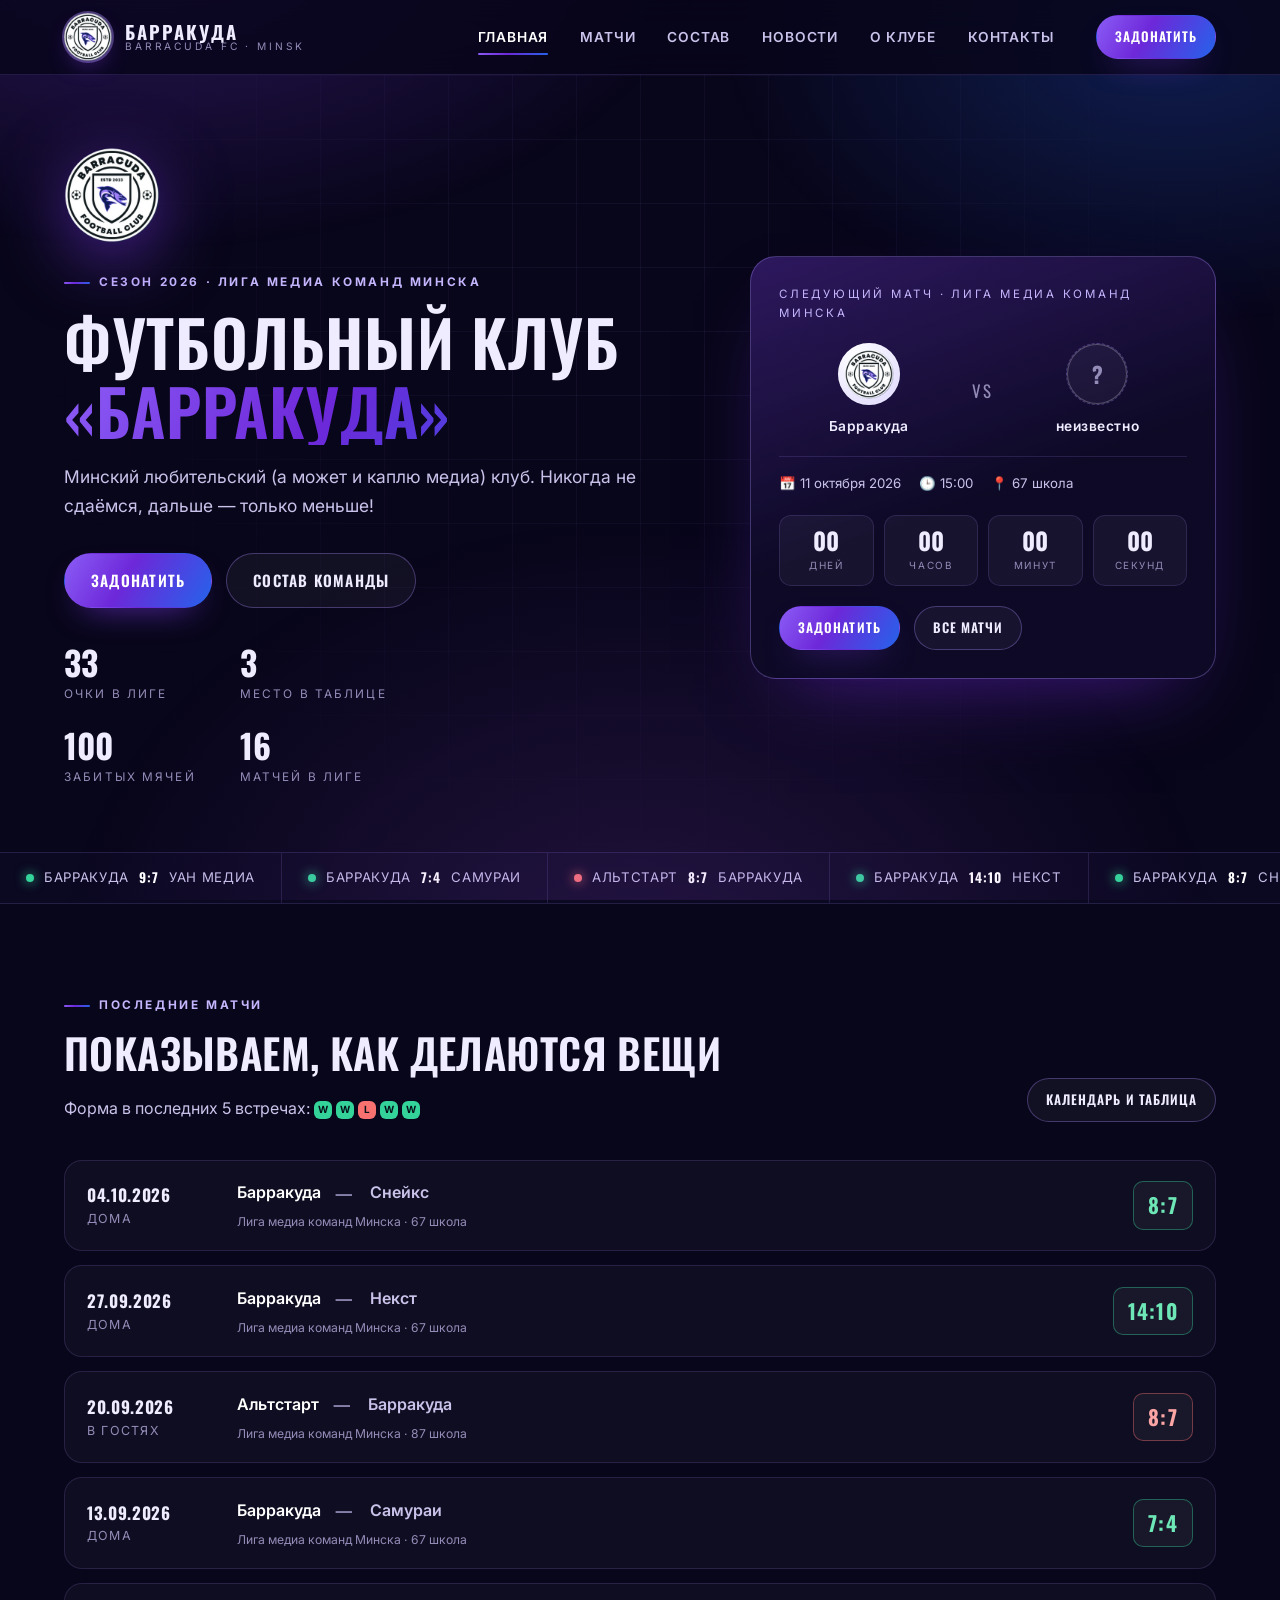
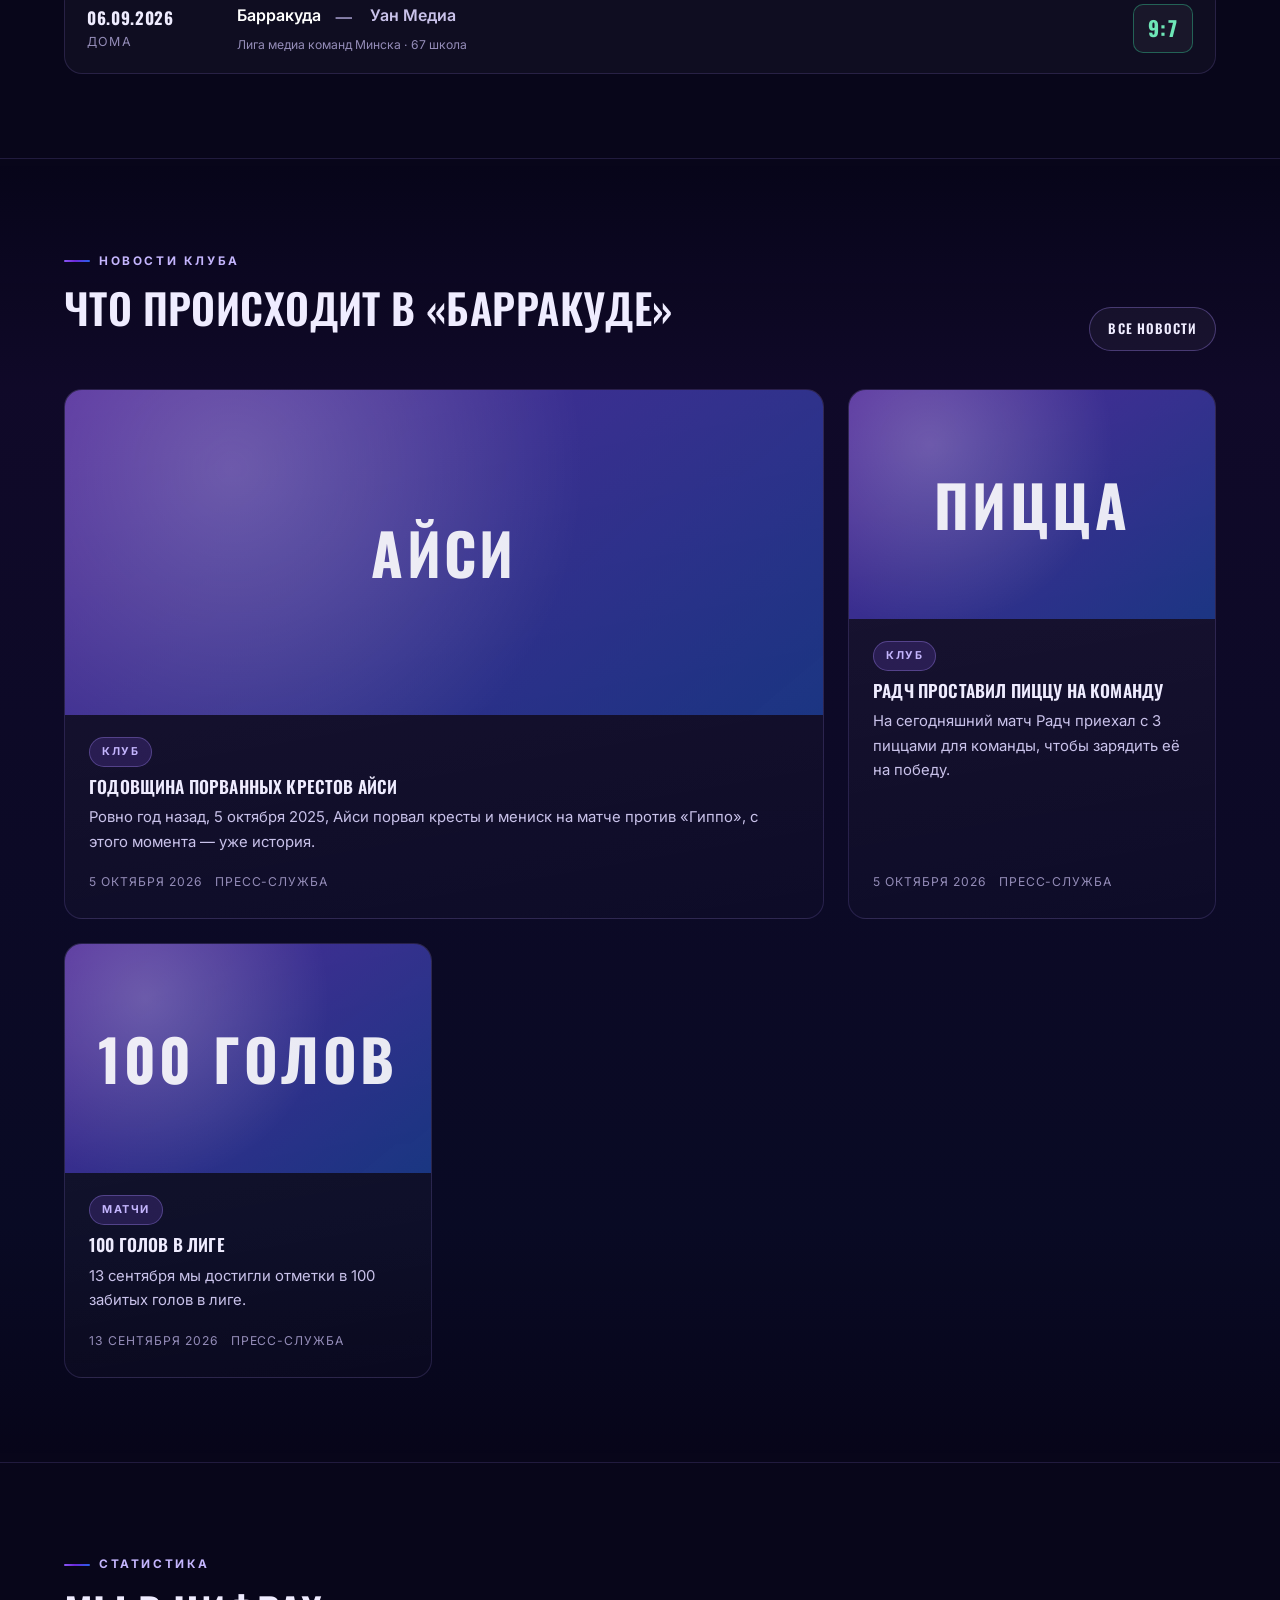
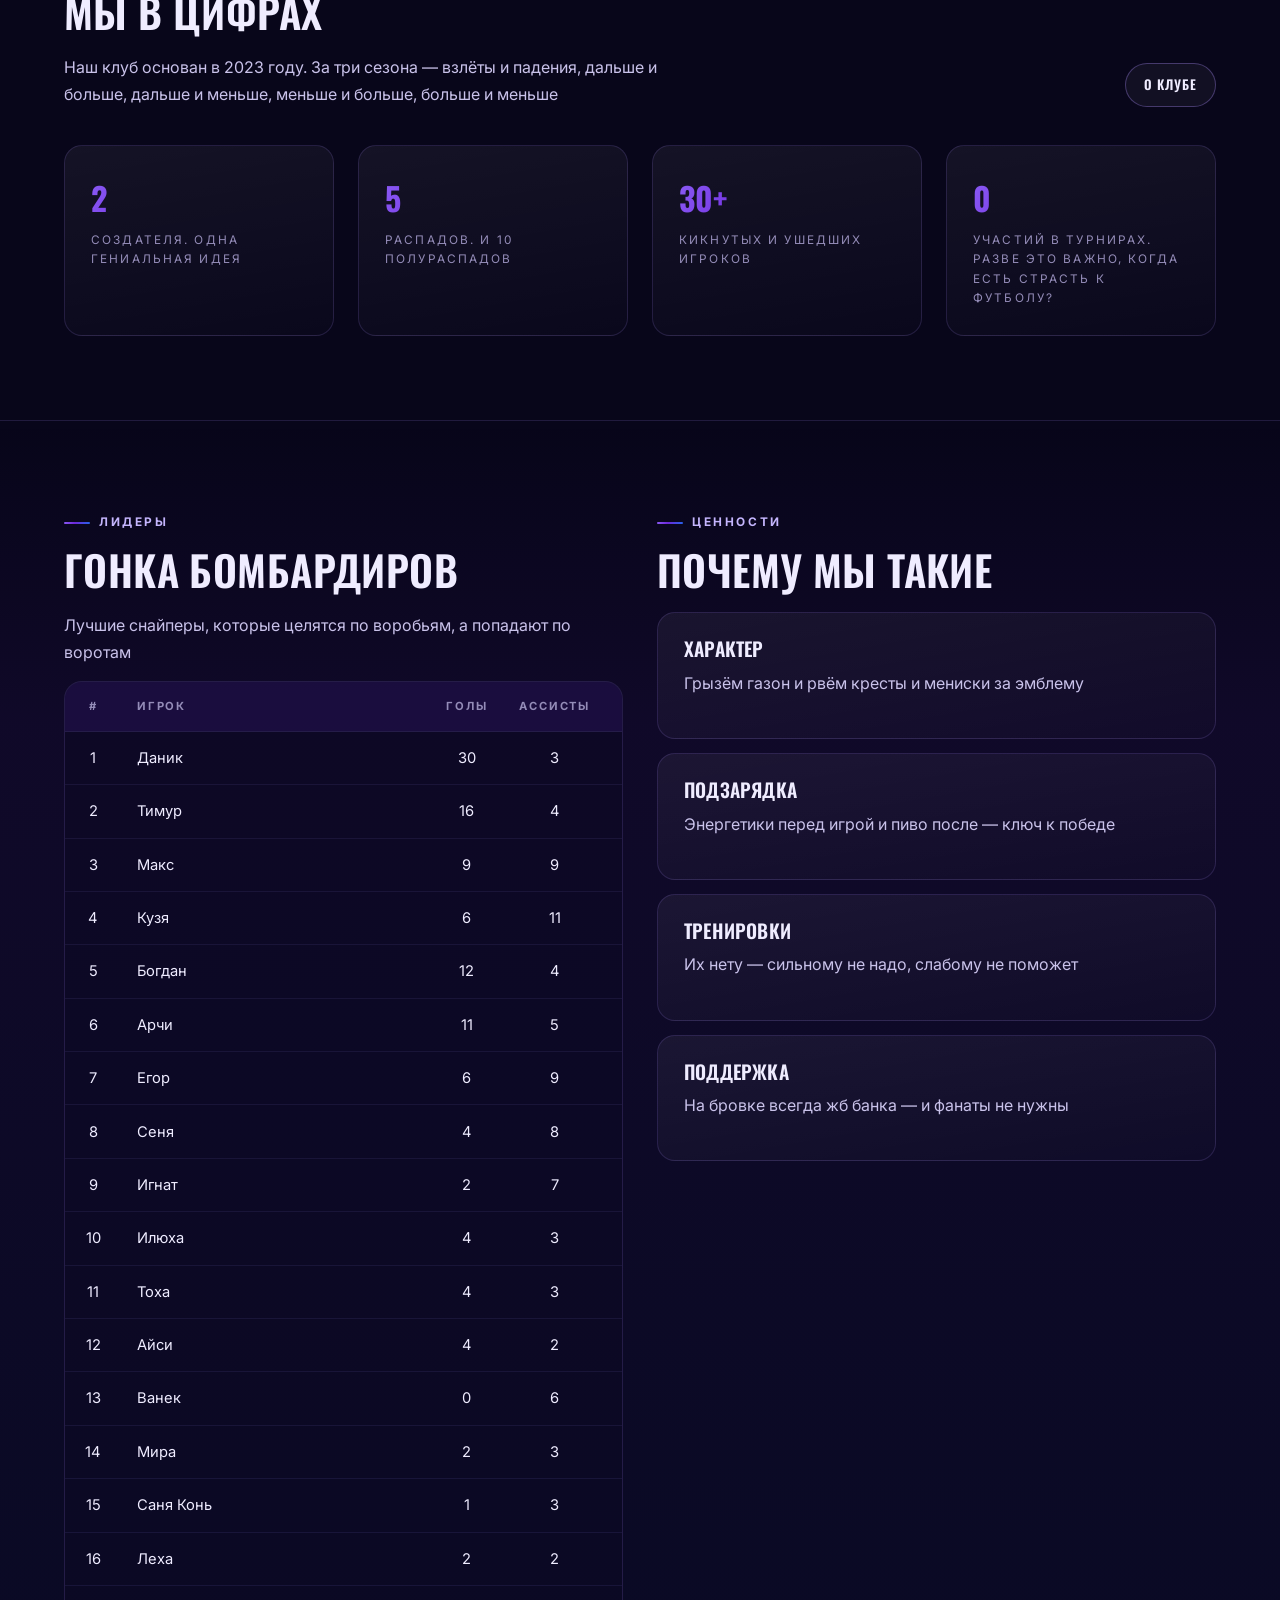
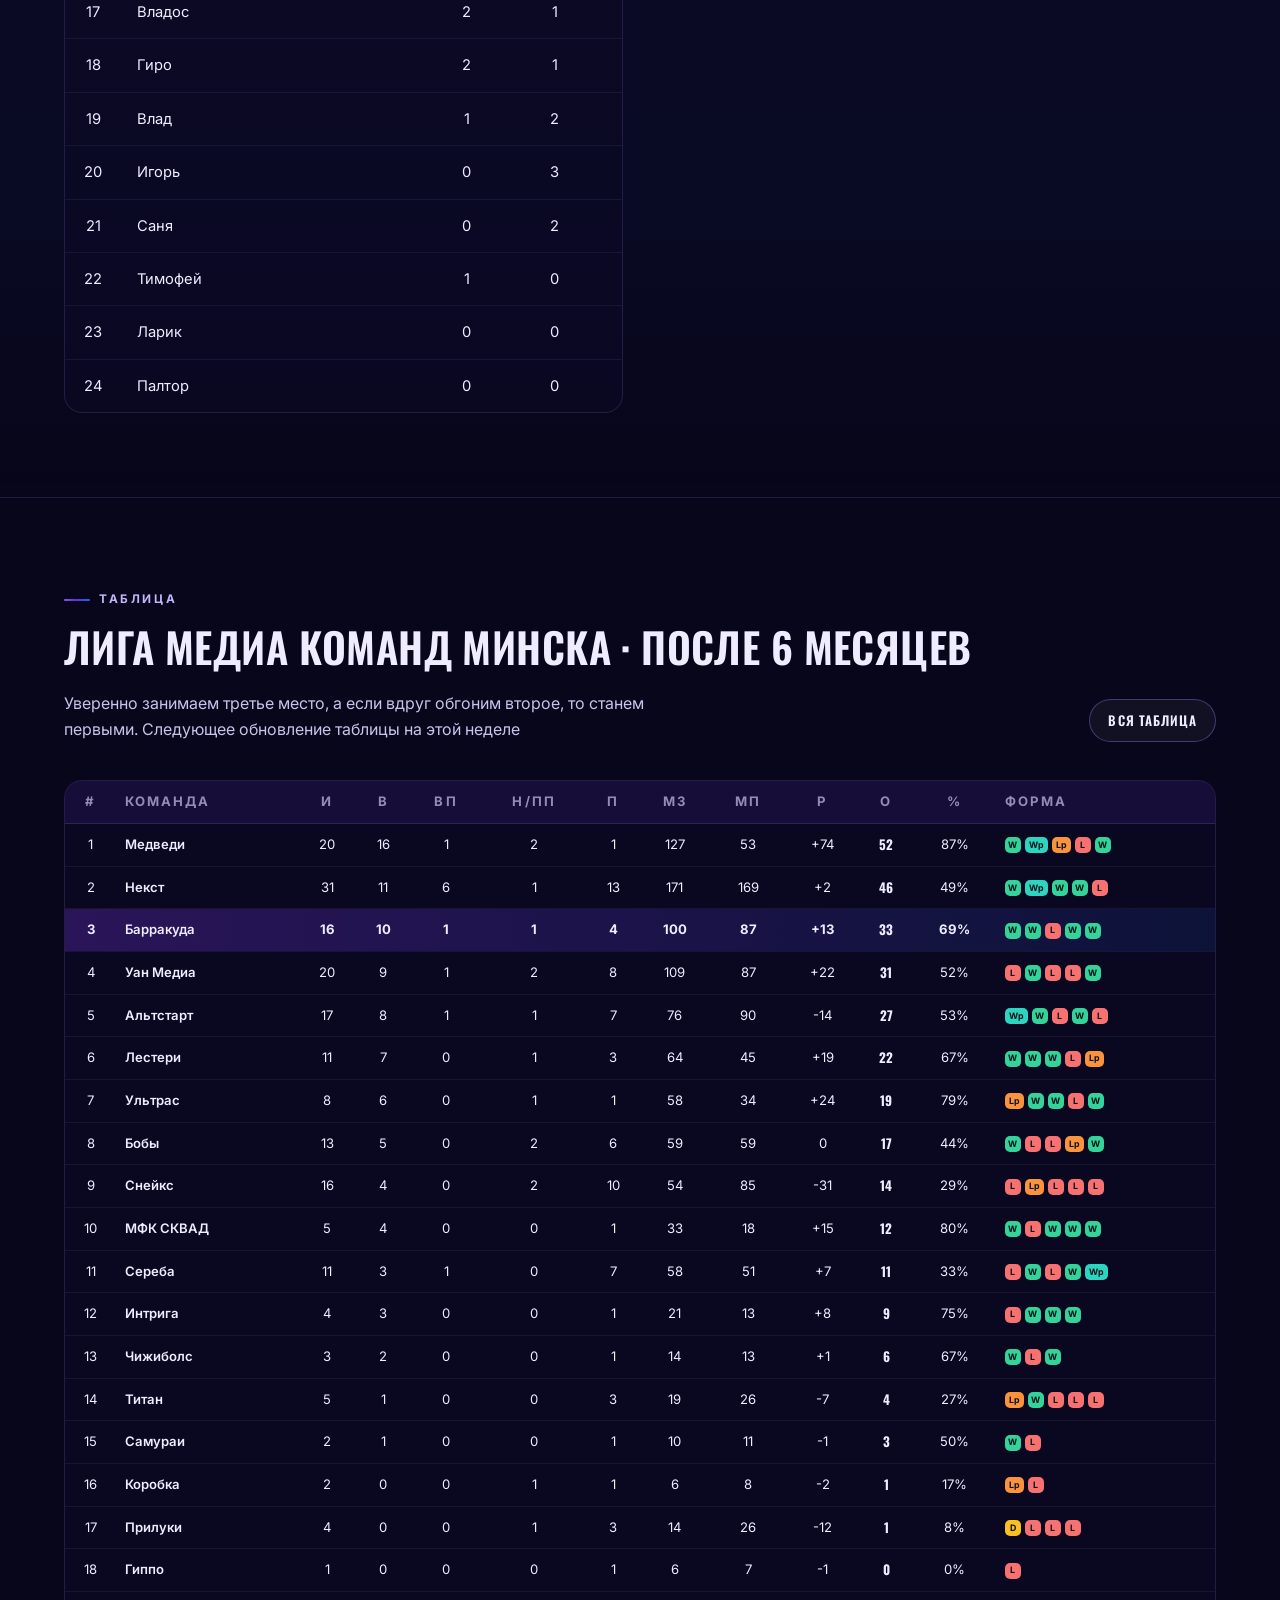
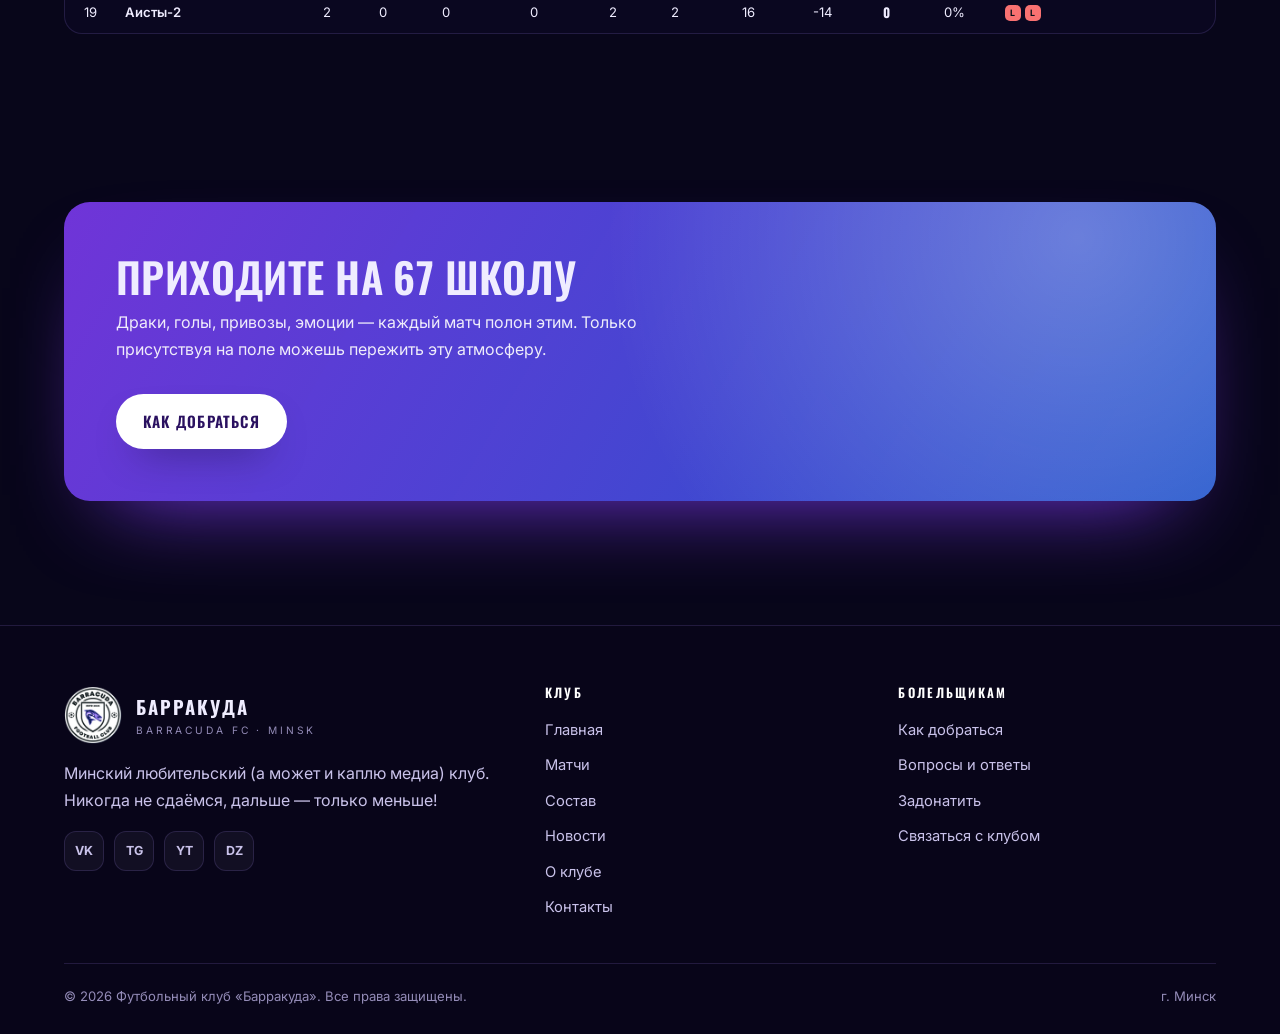
==== barracuda-fc/index.html @ 114460f1 "Initial commit: Barracuda FC site (content, generator, hosting setup)" ====
<!DOCTYPE html>
<html lang="ru">
<head>
<meta charset="utf-8">
<script>document.documentElement.classList.add("js");</script>
<meta name="viewport" content="width=device-width, initial-scale=1">
<title>ФК «Барракуда» — официальный сайт команды</title>
<meta name="description" content="Официальный сайт ФК «Барракуда»: состав, календарь и результаты матчей, таблица Лига медиа команд Минска, новости и статистика.">
<meta name="theme-color" content="#08061a">
<meta property="og:type" content="website">
<meta property="og:site_name" content="Футбольный клуб «Барракуда»">
<meta property="og:title" content="ФК «Барракуда» — официальный сайт команды">
<meta property="og:description" content="Официальный сайт ФК «Барракуда»: состав, календарь и результаты матчей, таблица Лига медиа команд Минска, новости и статистика.">
<meta property="og:image" content="assets/logo.png">
<link rel="icon" href="assets/favicon.png" sizes="any">
<link rel="apple-touch-icon" href="assets/apple-touch-icon.png">
<link rel="preconnect" href="https://fonts.googleapis.com">
<link rel="preconnect" href="https://fonts.gstatic.com" crossorigin>
<link href="https://fonts.googleapis.com/css2?family=Inter:wght@400;500;600;700&family=Oswald:wght@400;500;600;700&display=swap" rel="stylesheet">
<link rel="stylesheet" href="css/style.css">
<script type="application/ld+json">
{
  "@context": "https://schema.org",
  "@type": "SportsTeam",
  "name": "ФК Барракуда",
  "alternateName": "Barracuda FC",
  "sport": "Футбол",
  "foundingDate": "2023",
  "logo": "assets/logo.png",
  "location": { "@type": "Place", "name": "67 школа", "address": "г. Минск, улица И.Я. Алибегова, 5А" }
}
</script>
</head>
<body>
<header class="site-header">
  <div class="container header-inner">
    <a class="brand" href="index.html">
      <span class="brand-mark"><img src="assets/logo.png" alt="Эмблема ФК «Барракуда»"></span>
      <span class="brand-text">
        <span class="brand-name">Барракуда</span>
        <span class="brand-tag">Barracuda FC · Minsk</span>
      </span>
    </a>
    <nav class="nav">
        <a href="index.html" class="active">Главная</a>
        <a href="matches.html" class="">Матчи</a>
        <a href="squad.html" class="">Состав</a>
        <a href="news.html" class="">Новости</a>
        <a href="club.html" class="">О клубе</a>
        <a href="contacts.html" class="">Контакты</a>
    </nav>
    <div class="header-actions">
      <a class="btn btn--sm" href="contacts.html">Задонатить</a>
      <button class="burger" type="button" data-burger aria-label="Меню" aria-expanded="false"><span></span></button>
    </div>
  </div>
  <nav class="mobile-nav" data-mobile-nav>
      <a href="index.html">Главная</a>
      <a href="matches.html">Матчи</a>
      <a href="squad.html">Состав</a>
      <a href="news.html">Новости</a>
      <a href="club.html">О клубе</a>
      <a href="contacts.html">Контакты</a>
    <a class="btn" href="contacts.html">Задонатить</a>
  </nav>
</header>
<section class="hero">
  <div class="container hero-grid">
    <div>
      <img class="hero-crest reveal" src="assets/logo.png" alt="Эмблема ФК «Барракуда»">
      <div class="eyebrow">Сезон 2026 · Лига медиа команд Минска</div>
      <h1>Футбольный клуб<span>«Барракуда»</span></h1>
      <p class="lead">Минский любительский (а может и каплю медиа) клуб. Никогда не сдаёмся, дальше — только меньше!</p>
      <div class="btn-row mt-32">
        <a class="btn" href="contacts.html">Задонатить</a>
        <a class="btn btn--ghost" href="squad.html">Состав команды</a>
      </div>
      <div class="hero-stats">
        <div><div class="stat-num">33</div><div class="stat-label">Очки в лиге</div></div>
        <div><div class="stat-num">3</div><div class="stat-label">Место в таблице</div></div>
        <div><div class="stat-num">100</div><div class="stat-label">Забитых мячей</div></div>
        <div><div class="stat-num">16</div><div class="stat-label">Матчей в лиге</div></div>
      </div>
    </div>
      <div class="match-card reveal">
        <div class="match-card__label">Следующий матч · Лига медиа команд Минска</div>
        <div class="match-teams">
          <div class="team">
            <span class="team-badge team-badge--light"><img src="assets/logo.png" alt="Барракуда"></span>
            <span class="team-name">Барракуда</span>
          </div>
          <span class="vs">VS</span>
          <div class="team">
            <span class="team-badge team-badge--unknown">?</span>
            <span class="team-name">неизвестно</span>
          </div>
        </div>
        <div class="match-meta">
          <span>📅 11 октября 2026</span>
          <span>🕒 15:00</span>
          <span>📍 67 школа</span>
        </div>
        <div class="countdown" data-countdown="2026-10-11T15:00">
          <div class="cd-item"><div class="cd-num" data-cd="d">00</div><div class="cd-label">дней</div></div>
          <div class="cd-item"><div class="cd-num" data-cd="h">00</div><div class="cd-label">часов</div></div>
          <div class="cd-item"><div class="cd-num" data-cd="m">00</div><div class="cd-label">минут</div></div>
          <div class="cd-item"><div class="cd-num" data-cd="s">00</div><div class="cd-label">секунд</div></div>
        </div>
        <div class="btn-row" style="margin-top:20px">
          <a class="btn btn--sm" href="contacts.html">Задонатить</a>
          <a class="btn btn--sm btn--ghost" href="matches.html">Все матчи</a>
        </div>
      </div>
  </div>
</section>

<div class="ticker">
  <div class="ticker-track" data-ticker>
        <div class="ticker-item ticker-item--win"><span class="dot"></span>Барракуда <b>9:7</b> Уан Медиа</div>
        <div class="ticker-item ticker-item--win"><span class="dot"></span>Барракуда <b>7:4</b> Самураи</div>
        <div class="ticker-item ticker-item--loss"><span class="dot"></span>Альтстарт <b>8:7</b> Барракуда</div>
        <div class="ticker-item ticker-item--win"><span class="dot"></span>Барракуда <b>14:10</b> Некст</div>
        <div class="ticker-item ticker-item--win"><span class="dot"></span>Барракуда <b>8:7</b> Снейкс</div>
        <div class="ticker-item"><span class="dot"></span>Следующий матч: Барракуда — неизвестно · 11 октября 2026 · 15:00</div>
  </div>
</div>

<section class="section">
  <div class="container">
    <div class="section-head">
      <div>
        <div class="eyebrow">Последние матчи</div>
        <h2>Показываем, как делаются вещи</h2>
        <p>Форма в последних 5 встречах: <span class="form-dots"><span class="form-dot w" title="победа">W</span><span class="form-dot w" title="победа">W</span><span class="form-dot l" title="поражение">L</span><span class="form-dot w" title="победа">W</span><span class="form-dot w" title="победа">W</span></span></p>
      </div>
      <a class="btn btn--ghost btn--sm" href="matches.html">Календарь и таблица</a>
    </div>
    <div class="fixtures">
        <div class="fixture reveal">
          <div class="fixture-date"><b>04.10.2026</b>Дома</div>
          <div>
            <div class="fixture-teams">
              <span class="home">Барракуда</span>
              <span class="vs">—</span>
              <span class="away">Снейкс</span>
            </div>
            <div class="fixture-venue" style="margin-top:6px">Лига медиа команд Минска · 67 школа</div>
          </div>
          <div class="fixture-score w">8:7</div>
        </div>
        <div class="fixture reveal">
          <div class="fixture-date"><b>27.09.2026</b>Дома</div>
          <div>
            <div class="fixture-teams">
              <span class="home">Барракуда</span>
              <span class="vs">—</span>
              <span class="away">Некст</span>
            </div>
            <div class="fixture-venue" style="margin-top:6px">Лига медиа команд Минска · 67 школа</div>
          </div>
          <div class="fixture-score w">14:10</div>
        </div>
        <div class="fixture reveal">
          <div class="fixture-date"><b>20.09.2026</b>В гостях</div>
          <div>
            <div class="fixture-teams">
              <span class="home">Альтстарт</span>
              <span class="vs">—</span>
              <span class="away">Барракуда</span>
            </div>
            <div class="fixture-venue" style="margin-top:6px">Лига медиа команд Минска · 87 школа</div>
          </div>
          <div class="fixture-score l">8:7</div>
        </div>
        <div class="fixture reveal">
          <div class="fixture-date"><b>13.09.2026</b>Дома</div>
          <div>
            <div class="fixture-teams">
              <span class="home">Барракуда</span>
              <span class="vs">—</span>
              <span class="away">Самураи</span>
            </div>
            <div class="fixture-venue" style="margin-top:6px">Лига медиа команд Минска · 67 школа</div>
          </div>
          <div class="fixture-score w">7:4</div>
        </div>
        <div class="fixture reveal">
          <div class="fixture-date"><b>06.09.2026</b>Дома</div>
          <div>
            <div class="fixture-teams">
              <span class="home">Барракуда</span>
              <span class="vs">—</span>
              <span class="away">Уан Медиа</span>
            </div>
            <div class="fixture-venue" style="margin-top:6px">Лига медиа команд Минска · 67 школа</div>
          </div>
          <div class="fixture-score w">9:7</div>
        </div>
    </div>
  </div>
</section>

<section class="section section--soft">
  <div class="container">
    <div class="section-head">
      <div>
        <div class="eyebrow">Новости клуба</div>
        <h2>Что происходит в «Барракуде»</h2>
      </div>
      <a class="btn btn--ghost btn--sm" href="news.html">Все новости</a>
    </div>
    <div class="grid grid-3">
        <a class="card news-card reveal news-card--wide" href="news/godovshchina-porvannyh-krestov.html" data-cat="Клуб">
          <div class="news-media"><span class="glyph">АЙСИ</span></div>
          <div class="news-body">
            <span class="tag">Клуб</span>
            <h3>Годовщина порванных крестов Айси</h3>
            <p>Ровно год назад, 5 октября 2025, Айси порвал кресты и мениск на матче против «Гиппо», с этого момента — уже история.</p>
            <div class="news-meta"><span>5 октября 2026</span><span>Пресс-служба</span></div>
          </div>
        </a>
        <a class="card news-card reveal" href="news/radch-prostavil-piccu.html" data-cat="Клуб">
          <div class="news-media"><span class="glyph">ПИЦЦА</span></div>
          <div class="news-body">
            <span class="tag">Клуб</span>
            <h3>Радч проставил пиццу на команду</h3>
            <p>На сегодняшний матч Радч приехал с 3 пиццами для команды, чтобы зарядить её на победу.</p>
            <div class="news-meta"><span>5 октября 2026</span><span>Пресс-служба</span></div>
          </div>
        </a>
        <a class="card news-card reveal" href="news/100-golov-v-lige.html" data-cat="Матчи">
          <div class="news-media"><span class="glyph">100 ГОЛОВ</span></div>
          <div class="news-body">
            <span class="tag">Матчи</span>
            <h3>100 голов в лиге</h3>
            <p>13 сентября мы достигли отметки в 100 забитых голов в лиге.</p>
            <div class="news-meta"><span>13 сентября 2026</span><span>Пресс-служба</span></div>
          </div>
        </a>
    </div>
  </div>
</section>

<section class="section">
  <div class="container">
    <div class="section-head">
      <div>
        <div class="eyebrow">Статистика</div>
        <h2>Мы в цифрах</h2>
        <p>Наш клуб основан в 2023 году. За три сезона — взлёты и падения, дальше и больше, дальше и меньше, меньше и больше, больше и меньше</p>
      </div>
      <a class="btn btn--ghost btn--sm" href="club.html">О клубе</a>
    </div>
    <div class="grid grid-4">
        <div class="card reveal" data-delay="0"><div class="card-num">2</div><div class="stat-label">создателя. одна гениальная идея</div></div>
        <div class="card reveal" data-delay="70"><div class="card-num">5</div><div class="stat-label">распадов. и 10 полураспадов</div></div>
        <div class="card reveal" data-delay="140"><div class="card-num">30+</div><div class="stat-label">кикнутых и ушедших игроков</div></div>
        <div class="card reveal" data-delay="210"><div class="card-num">0</div><div class="stat-label">участий в турнирах. разве это важно, когда есть страсть к футболу?</div></div>
    </div>
  </div>
</section>

<section class="section section--soft">
  <div class="container">
    <div class="grid grid-2" style="align-items:start;gap:34px">
      <div>
        <div class="eyebrow">Лидеры</div>
        <h2>Гонка бомбардиров</h2>
        <p>Лучшие снайперы, которые целятся по воробьям, а попадают по воротам</p>
      <div class="table-wrap">
        <table>
          <thead>
            <tr>
              <th class="num">#</th><th>Игрок</th>
              <th class="num" title="Голы">Голы</th>
              <th class="num" title="Голевые передачи">Ассисты</th>
              <th class="num" title="Голы + ассисты">Всего</th>
            </tr>
          </thead>
          <tbody>
          <tr>
            <td class="num">1</td>
            <td>Даник</td>
            <td class="num">30</td>
            <td class="num">3</td>
            <td class="num pts">33</td>
          </tr>
          <tr>
            <td class="num">2</td>
            <td>Тимур</td>
            <td class="num">16</td>
            <td class="num">4</td>
            <td class="num pts">20</td>
          </tr>
          <tr>
            <td class="num">3</td>
            <td>Макс</td>
            <td class="num">9</td>
            <td class="num">9</td>
            <td class="num pts">18</td>
          </tr>
          <tr>
            <td class="num">4</td>
            <td>Кузя</td>
            <td class="num">6</td>
            <td class="num">11</td>
            <td class="num pts">17</td>
          </tr>
          <tr>
            <td class="num">5</td>
            <td>Богдан</td>
            <td class="num">12</td>
            <td class="num">4</td>
            <td class="num pts">16</td>
          </tr>
          <tr>
            <td class="num">6</td>
            <td>Арчи</td>
            <td class="num">11</td>
            <td class="num">5</td>
            <td class="num pts">16</td>
          </tr>
          <tr>
            <td class="num">7</td>
            <td>Егор</td>
            <td class="num">6</td>
            <td class="num">9</td>
            <td class="num pts">15</td>
          </tr>
          <tr>
            <td class="num">8</td>
            <td>Сеня</td>
            <td class="num">4</td>
            <td class="num">8</td>
            <td class="num pts">12</td>
          </tr>
          <tr>
            <td class="num">9</td>
            <td>Игнат</td>
            <td class="num">2</td>
            <td class="num">7</td>
            <td class="num pts">9</td>
          </tr>
          <tr>
            <td class="num">10</td>
            <td>Илюха</td>
            <td class="num">4</td>
            <td class="num">3</td>
            <td class="num pts">7</td>
          </tr>
          <tr>
            <td class="num">11</td>
            <td>Тоха</td>
            <td class="num">4</td>
            <td class="num">3</td>
            <td class="num pts">7</td>
          </tr>
          <tr>
            <td class="num">12</td>
            <td>Айси</td>
            <td class="num">4</td>
            <td class="num">2</td>
            <td class="num pts">6</td>
          </tr>
          <tr>
            <td class="num">13</td>
            <td>Ванек</td>
            <td class="num">0</td>
            <td class="num">6</td>
            <td class="num pts">6</td>
          </tr>
          <tr>
            <td class="num">14</td>
            <td>Мира</td>
            <td class="num">2</td>
            <td class="num">3</td>
            <td class="num pts">5</td>
          </tr>
          <tr>
            <td class="num">15</td>
            <td>Саня Конь</td>
            <td class="num">1</td>
            <td class="num">3</td>
            <td class="num pts">4</td>
          </tr>
          <tr>
            <td class="num">16</td>
            <td>Леха</td>
            <td class="num">2</td>
            <td class="num">2</td>
            <td class="num pts">4</td>
          </tr>
          <tr>
            <td class="num">17</td>
            <td>Владос</td>
            <td class="num">2</td>
            <td class="num">1</td>
            <td class="num pts">3</td>
          </tr>
          <tr>
            <td class="num">18</td>
            <td>Гиро</td>
            <td class="num">2</td>
            <td class="num">1</td>
            <td class="num pts">3</td>
          </tr>
          <tr>
            <td class="num">19</td>
            <td>Влад</td>
            <td class="num">1</td>
            <td class="num">2</td>
            <td class="num pts">3</td>
          </tr>
          <tr>
            <td class="num">20</td>
            <td>Игорь</td>
            <td class="num">0</td>
            <td class="num">3</td>
            <td class="num pts">3</td>
          </tr>
          <tr>
            <td class="num">21</td>
            <td>Саня</td>
            <td class="num">0</td>
            <td class="num">2</td>
            <td class="num pts">2</td>
          </tr>
          <tr>
            <td class="num">22</td>
            <td>Тимофей</td>
            <td class="num">1</td>
            <td class="num">0</td>
            <td class="num pts">1</td>
          </tr>
          <tr>
            <td class="num">23</td>
            <td>Ларик</td>
            <td class="num">0</td>
            <td class="num">0</td>
            <td class="num pts">0</td>
          </tr>
          <tr>
            <td class="num">24</td>
            <td>Палтор</td>
            <td class="num">0</td>
            <td class="num">0</td>
            <td class="num pts">0</td>
          </tr>
          </tbody>
        </table>
      </div>
      </div>
      <div>
        <div class="eyebrow">Ценности</div>
        <h2>Почему мы такие</h2>
        <div class="grid" style="gap:14px">
        <div class="card reveal" data-delay="0"><h3>Характер</h3><p>Грызём газон и рвём кресты и мениски за эмблему</p></div>
        <div class="card reveal" data-delay="80"><h3>Подзарядка</h3><p>Энергетики перед игрой и пиво после — ключ к победе</p></div>
        <div class="card reveal" data-delay="160"><h3>Тренировки</h3><p>Их нету — сильному не надо, слабому не поможет</p></div>
        <div class="card reveal" data-delay="240"><h3>Поддержка</h3><p>На бровке всегда жб банка — и фанаты не нужны</p></div>
        </div>
      </div>
    </div>
  </div>
</section>

<section class="section">
  <div class="container">
    <div class="section-head">
      <div>
        <div class="eyebrow">Таблица</div>
        <h2>Лига медиа команд Минска · после 6 месяцев</h2>
        <p>Уверенно занимаем третье место, а если вдруг обгоним второе, то станем первыми. Следующее обновление таблицы на этой неделе</p>
      </div>
      <a class="btn btn--ghost btn--sm" href="matches.html#table">Вся таблица</a>
    </div>
      <div class="table-wrap">
        <table class="league-table">
          <thead>
            <tr>
              <th class="num">#</th>
              <th>Команда</th>
              <th class="num" title="Матчи">И</th>
              <th class="num" title="Победы в основное время">В</th>
              <th class="num" title="Победы по пенальти">Вп</th>
              <th class="num" title="Ничьи/поражения по пенальти">Н/Пп</th>
              <th class="num" title="Поражения">П</th>
              <th class="num" title="Забитые мячи">МЗ</th>
              <th class="num" title="Пропущенные мячи">МП</th>
              <th class="num" title="Разница мячей">Р</th>
              <th class="num" title="Очки">О</th>
              <th class="num" title="Процент набранных очков">%</th>
              <th>Форма</th>
            </tr>
          </thead>
          <tbody>
          <tr>
            <td class="num">1</td>
            <td class="team-cell">Медведи</td>
            <td class="num">20</td>
            <td class="num">16</td>
            <td class="num">1</td>
            <td class="num">2</td>
            <td class="num">1</td>
            <td class="num">127</td>
            <td class="num">53</td>
            <td class="num">+74</td>
            <td class="num pts">52</td>
            <td class="num">87%</td>
            <td><span class="form-dots form-dots--sm"><span class="form-dot w" title="победа">W</span><span class="form-dot wp" title="победа по пенальти">Wp</span><span class="form-dot lp" title="поражение по пенальти">Lp</span><span class="form-dot l" title="поражение">L</span><span class="form-dot w" title="победа">W</span></span></td>
          </tr>
          <tr>
            <td class="num">2</td>
            <td class="team-cell">Некст</td>
            <td class="num">31</td>
            <td class="num">11</td>
            <td class="num">6</td>
            <td class="num">1</td>
            <td class="num">13</td>
            <td class="num">171</td>
            <td class="num">169</td>
            <td class="num">+2</td>
            <td class="num pts">46</td>
            <td class="num">49%</td>
            <td><span class="form-dots form-dots--sm"><span class="form-dot w" title="победа">W</span><span class="form-dot wp" title="победа по пенальти">Wp</span><span class="form-dot w" title="победа">W</span><span class="form-dot w" title="победа">W</span><span class="form-dot l" title="поражение">L</span></span></td>
          </tr>
          <tr class="is-club">
            <td class="num">3</td>
            <td class="team-cell">Барракуда</td>
            <td class="num">16</td>
            <td class="num">10</td>
            <td class="num">1</td>
            <td class="num">1</td>
            <td class="num">4</td>
            <td class="num">100</td>
            <td class="num">87</td>
            <td class="num">+13</td>
            <td class="num pts">33</td>
            <td class="num">69%</td>
            <td><span class="form-dots form-dots--sm"><span class="form-dot w" title="победа">W</span><span class="form-dot w" title="победа">W</span><span class="form-dot l" title="поражение">L</span><span class="form-dot w" title="победа">W</span><span class="form-dot w" title="победа">W</span></span></td>
          </tr>
          <tr>
            <td class="num">4</td>
            <td class="team-cell">Уан Медиа</td>
            <td class="num">20</td>
            <td class="num">9</td>
            <td class="num">1</td>
            <td class="num">2</td>
            <td class="num">8</td>
            <td class="num">109</td>
            <td class="num">87</td>
            <td class="num">+22</td>
            <td class="num pts">31</td>
            <td class="num">52%</td>
            <td><span class="form-dots form-dots--sm"><span class="form-dot l" title="поражение">L</span><span class="form-dot w" title="победа">W</span><span class="form-dot l" title="поражение">L</span><span class="form-dot l" title="поражение">L</span><span class="form-dot w" title="победа">W</span></span></td>
          </tr>
          <tr>
            <td class="num">5</td>
            <td class="team-cell">Альтстарт</td>
            <td class="num">17</td>
            <td class="num">8</td>
            <td class="num">1</td>
            <td class="num">1</td>
            <td class="num">7</td>
            <td class="num">76</td>
            <td class="num">90</td>
            <td class="num">-14</td>
            <td class="num pts">27</td>
            <td class="num">53%</td>
            <td><span class="form-dots form-dots--sm"><span class="form-dot wp" title="победа по пенальти">Wp</span><span class="form-dot w" title="победа">W</span><span class="form-dot l" title="поражение">L</span><span class="form-dot w" title="победа">W</span><span class="form-dot l" title="поражение">L</span></span></td>
          </tr>
          <tr>
            <td class="num">6</td>
            <td class="team-cell">Лестери</td>
            <td class="num">11</td>
            <td class="num">7</td>
            <td class="num">0</td>
            <td class="num">1</td>
            <td class="num">3</td>
            <td class="num">64</td>
            <td class="num">45</td>
            <td class="num">+19</td>
            <td class="num pts">22</td>
            <td class="num">67%</td>
            <td><span class="form-dots form-dots--sm"><span class="form-dot w" title="победа">W</span><span class="form-dot w" title="победа">W</span><span class="form-dot w" title="победа">W</span><span class="form-dot l" title="поражение">L</span><span class="form-dot lp" title="поражение по пенальти">Lp</span></span></td>
          </tr>
          <tr>
            <td class="num">7</td>
            <td class="team-cell">Ультрас</td>
            <td class="num">8</td>
            <td class="num">6</td>
            <td class="num">0</td>
            <td class="num">1</td>
            <td class="num">1</td>
            <td class="num">58</td>
            <td class="num">34</td>
            <td class="num">+24</td>
            <td class="num pts">19</td>
            <td class="num">79%</td>
            <td><span class="form-dots form-dots--sm"><span class="form-dot lp" title="поражение по пенальти">Lp</span><span class="form-dot w" title="победа">W</span><span class="form-dot w" title="победа">W</span><span class="form-dot l" title="поражение">L</span><span class="form-dot w" title="победа">W</span></span></td>
          </tr>
          <tr>
            <td class="num">8</td>
            <td class="team-cell">Бобы</td>
            <td class="num">13</td>
            <td class="num">5</td>
            <td class="num">0</td>
            <td class="num">2</td>
            <td class="num">6</td>
            <td class="num">59</td>
            <td class="num">59</td>
            <td class="num">0</td>
            <td class="num pts">17</td>
            <td class="num">44%</td>
            <td><span class="form-dots form-dots--sm"><span class="form-dot w" title="победа">W</span><span class="form-dot l" title="поражение">L</span><span class="form-dot l" title="поражение">L</span><span class="form-dot lp" title="поражение по пенальти">Lp</span><span class="form-dot w" title="победа">W</span></span></td>
          </tr>
          <tr>
            <td class="num">9</td>
            <td class="team-cell">Снейкс</td>
            <td class="num">16</td>
            <td class="num">4</td>
            <td class="num">0</td>
            <td class="num">2</td>
            <td class="num">10</td>
            <td class="num">54</td>
            <td class="num">85</td>
            <td class="num">-31</td>
            <td class="num pts">14</td>
            <td class="num">29%</td>
            <td><span class="form-dots form-dots--sm"><span class="form-dot l" title="поражение">L</span><span class="form-dot lp" title="поражение по пенальти">Lp</span><span class="form-dot l" title="поражение">L</span><span class="form-dot l" title="поражение">L</span><span class="form-dot l" title="поражение">L</span></span></td>
          </tr>
          <tr>
            <td class="num">10</td>
            <td class="team-cell">МФК СКВАД</td>
            <td class="num">5</td>
            <td class="num">4</td>
            <td class="num">0</td>
            <td class="num">0</td>
            <td class="num">1</td>
            <td class="num">33</td>
            <td class="num">18</td>
            <td class="num">+15</td>
            <td class="num pts">12</td>
            <td class="num">80%</td>
            <td><span class="form-dots form-dots--sm"><span class="form-dot w" title="победа">W</span><span class="form-dot l" title="поражение">L</span><span class="form-dot w" title="победа">W</span><span class="form-dot w" title="победа">W</span><span class="form-dot w" title="победа">W</span></span></td>
          </tr>
          <tr>
            <td class="num">11</td>
            <td class="team-cell">Сереба</td>
            <td class="num">11</td>
            <td class="num">3</td>
            <td class="num">1</td>
            <td class="num">0</td>
            <td class="num">7</td>
            <td class="num">58</td>
            <td class="num">51</td>
            <td class="num">+7</td>
            <td class="num pts">11</td>
            <td class="num">33%</td>
            <td><span class="form-dots form-dots--sm"><span class="form-dot l" title="поражение">L</span><span class="form-dot w" title="победа">W</span><span class="form-dot l" title="поражение">L</span><span class="form-dot w" title="победа">W</span><span class="form-dot wp" title="победа по пенальти">Wp</span></span></td>
          </tr>
          <tr>
            <td class="num">12</td>
            <td class="team-cell">Интрига</td>
            <td class="num">4</td>
            <td class="num">3</td>
            <td class="num">0</td>
            <td class="num">0</td>
            <td class="num">1</td>
            <td class="num">21</td>
            <td class="num">13</td>
            <td class="num">+8</td>
            <td class="num pts">9</td>
            <td class="num">75%</td>
            <td><span class="form-dots form-dots--sm"><span class="form-dot l" title="поражение">L</span><span class="form-dot w" title="победа">W</span><span class="form-dot w" title="победа">W</span><span class="form-dot w" title="победа">W</span></span></td>
          </tr>
          <tr>
            <td class="num">13</td>
            <td class="team-cell">Чижиболс</td>
            <td class="num">3</td>
            <td class="num">2</td>
            <td class="num">0</td>
            <td class="num">0</td>
            <td class="num">1</td>
            <td class="num">14</td>
            <td class="num">13</td>
            <td class="num">+1</td>
            <td class="num pts">6</td>
            <td class="num">67%</td>
            <td><span class="form-dots form-dots--sm"><span class="form-dot w" title="победа">W</span><span class="form-dot l" title="поражение">L</span><span class="form-dot w" title="победа">W</span></span></td>
          </tr>
          <tr>
            <td class="num">14</td>
            <td class="team-cell">Титан</td>
            <td class="num">5</td>
            <td class="num">1</td>
            <td class="num">0</td>
            <td class="num">0</td>
            <td class="num">3</td>
            <td class="num">19</td>
            <td class="num">26</td>
            <td class="num">-7</td>
            <td class="num pts">4</td>
            <td class="num">27%</td>
            <td><span class="form-dots form-dots--sm"><span class="form-dot lp" title="поражение по пенальти">Lp</span><span class="form-dot w" title="победа">W</span><span class="form-dot l" title="поражение">L</span><span class="form-dot l" title="поражение">L</span><span class="form-dot l" title="поражение">L</span></span></td>
          </tr>
          <tr>
            <td class="num">15</td>
            <td class="team-cell">Самураи</td>
            <td class="num">2</td>
            <td class="num">1</td>
            <td class="num">0</td>
            <td class="num">0</td>
            <td class="num">1</td>
            <td class="num">10</td>
            <td class="num">11</td>
            <td class="num">-1</td>
            <td class="num pts">3</td>
            <td class="num">50%</td>
            <td><span class="form-dots form-dots--sm"><span class="form-dot w" title="победа">W</span><span class="form-dot l" title="поражение">L</span></span></td>
          </tr>
          <tr>
            <td class="num">16</td>
            <td class="team-cell">Коробка</td>
            <td class="num">2</td>
            <td class="num">0</td>
            <td class="num">0</td>
            <td class="num">1</td>
            <td class="num">1</td>
            <td class="num">6</td>
            <td class="num">8</td>
            <td class="num">-2</td>
            <td class="num pts">1</td>
            <td class="num">17%</td>
            <td><span class="form-dots form-dots--sm"><span class="form-dot lp" title="поражение по пенальти">Lp</span><span class="form-dot l" title="поражение">L</span></span></td>
          </tr>
          <tr>
            <td class="num">17</td>
            <td class="team-cell">Прилуки</td>
            <td class="num">4</td>
            <td class="num">0</td>
            <td class="num">0</td>
            <td class="num">1</td>
            <td class="num">3</td>
            <td class="num">14</td>
            <td class="num">26</td>
            <td class="num">-12</td>
            <td class="num pts">1</td>
            <td class="num">8%</td>
            <td><span class="form-dots form-dots--sm"><span class="form-dot d" title="ничья">D</span><span class="form-dot l" title="поражение">L</span><span class="form-dot l" title="поражение">L</span><span class="form-dot l" title="поражение">L</span></span></td>
          </tr>
          <tr>
            <td class="num">18</td>
            <td class="team-cell">Гиппо</td>
            <td class="num">1</td>
            <td class="num">0</td>
            <td class="num">0</td>
            <td class="num">0</td>
            <td class="num">1</td>
            <td class="num">6</td>
            <td class="num">7</td>
            <td class="num">-1</td>
            <td class="num pts">0</td>
            <td class="num">0%</td>
            <td><span class="form-dots form-dots--sm"><span class="form-dot l" title="поражение">L</span></span></td>
          </tr>
          <tr>
            <td class="num">19</td>
            <td class="team-cell">Аисты-2</td>
            <td class="num">2</td>
            <td class="num">0</td>
            <td class="num">0</td>
            <td class="num">0</td>
            <td class="num">2</td>
            <td class="num">2</td>
            <td class="num">16</td>
            <td class="num">-14</td>
            <td class="num pts">0</td>
            <td class="num">0%</td>
            <td><span class="form-dots form-dots--sm"><span class="form-dot l" title="поражение">L</span><span class="form-dot l" title="поражение">L</span></span></td>
          </tr>
          </tbody>
        </table>
      </div>
  </div>
</section>


<section class="section">
  <div class="container">
    <div class="cta-band reveal">
      <h2>Приходите на 67 школу</h2>
      <p>Драки, голы, привозы, эмоции — каждый матч полон этим. Только присутствуя на поле можешь пережить эту атмосферу.</p>
      <div class="btn-row mt-32">
        <a class="btn" href="club.html#stadium">Как добраться</a>
      </div>
    </div>
  </div>
</section>

<footer class="site-footer">
  <div class="container">
    <div class="footer-grid">
      <div class="footer-col">
        <div class="footer-brand">
          <img src="assets/logo.png" alt="Эмблема ФК «Барракуда»">
          <div>
            <div class="brand-name">Барракуда</div>
            <div class="brand-tag">Barracuda FC · Minsk</div>
          </div>
        </div>
        <p>Минский любительский (а может и каплю медиа) клуб. Никогда не сдаёмся, дальше — только меньше!</p>
        <div class="socials">
          <a href="#" title="ВКонтакте" rel="noopener">VK</a>
          <a href="#" title="Telegram" rel="noopener">TG</a>
          <a href="#" title="YouTube" rel="noopener">YT</a>
          <a href="#" title="Дзен" rel="noopener">DZ</a>
        </div>
      </div>
      <div class="footer-col">
        <h4>Клуб</h4>
        <ul>
          <li><a href="index.html">Главная</a></li>
          <li><a href="matches.html">Матчи</a></li>
          <li><a href="squad.html">Состав</a></li>
          <li><a href="news.html">Новости</a></li>
          <li><a href="club.html">О клубе</a></li>
          <li><a href="contacts.html">Контакты</a></li>
        </ul>
      </div>
      <div class="footer-col">
        <h4>Болельщикам</h4>
        <ul>
          <li><a href="club.html#stadium">Как добраться</a></li>
          <li><a href="contacts.html#faq">Вопросы и ответы</a></li>
          <li><a href="contacts.html">Задонатить</a></li>
          <li><a href="contacts.html">Связаться с клубом</a></li>
        </ul>
      </div>
    </div>
    <div class="footer-bottom">
      <span>© <span data-year>2026</span> Футбольный клуб «Барракуда». Все права защищены.</span>
      <span>г. Минск</span>
    </div>
  </div>
</footer>
<script src="js/main.js"></script>
</body>
</html>
---- barracuda-fc/css/style.css ----
/* ==========================================================================
   ФК «Барракуда» — дизайн-система
   Палитра: фиолетовый + электрик-синий, тёмная тема
   ========================================================================== */

:root {
  --bg: #08061a;
  --bg-soft: #0d0925;
  --bg-elev: #140d31;
  --surface: rgba(255, 255, 255, 0.045);
  --surface-2: rgba(255, 255, 255, 0.07);
  --line: rgba(167, 139, 250, 0.16);
  --line-strong: rgba(167, 139, 250, 0.34);

  --purple: #7c3aed;
  --purple-deep: #4c1d95;
  --violet: #a855f7;
  --violet-soft: #c4b5fd;
  --blue: #2563eb;
  --blue-deep: #1e3a8a;
  --cyan: #38bdf8;
  --gold: #fbbf24;

  --text: #efecff;
  --text-soft: #c9c2ea;
  --muted: #948cb8;

  --grad: linear-gradient(120deg, #8b5cf6 0%, #6d28d9 42%, #2563eb 100%);
  --grad-soft: linear-gradient(120deg, rgba(139, 92, 246, 0.22), rgba(37, 99, 235, 0.18));
  --glow: 0 24px 60px -24px rgba(124, 58, 237, 0.75);

  --radius: 18px;
  --radius-sm: 12px;
  --radius-lg: 26px;
  --container: 1200px;

  --font-head: "Oswald", "Arial Narrow", "Segoe UI", system-ui, sans-serif;
  --font-body: "Inter", "Segoe UI", system-ui, -apple-system, sans-serif;

  --header-h: 74px;
}

* { box-sizing: border-box; }

html { scroll-behavior: smooth; -webkit-text-size-adjust: 100%; }

body {
  margin: 0;
  background: var(--bg);
  color: var(--text);
  font-family: var(--font-body);
  font-size: 16px;
  line-height: 1.65;
  overflow-x: hidden;
}

body::before {
  content: "";
  position: fixed;
  inset: 0;
  pointer-events: none;
  z-index: 0;
  background:
    radial-gradient(900px 520px at 12% -8%, rgba(124, 58, 237, 0.30), transparent 62%),
    radial-gradient(760px 480px at 92% 4%, rgba(37, 99, 235, 0.26), transparent 60%),
    radial-gradient(900px 700px at 50% 108%, rgba(168, 85, 247, 0.16), transparent 65%);
}

img { max-width: 100%; display: block; }

a { color: inherit; text-decoration: none; }

h1, h2, h3, h4 {
  font-family: var(--font-head);
  font-weight: 600;
  line-height: 1.08;
  letter-spacing: 0.01em;
  margin: 0 0 0.5em;
  text-transform: uppercase;
}

h1 { font-size: clamp(2.1rem, 5.4vw, 4rem); }
h2 { font-size: clamp(1.6rem, 3.4vw, 2.6rem); }
h3 { font-size: 1.2rem; }

p { margin: 0 0 1em; color: var(--text-soft); }

::selection { background: rgba(168, 85, 247, 0.4); }

/* ---------- Layout ---------- */
.container {
  width: 100%;
  max-width: var(--container);
  margin: 0 auto;
  padding: 0 24px;
  position: relative;
  z-index: 1;
}

.section { padding: 84px 0; position: relative; z-index: 1; }
.section--tight { padding: 56px 0; }
.section--soft { background: linear-gradient(180deg, transparent, rgba(124, 58, 237, 0.07) 18%, rgba(37, 99, 235, 0.05) 82%, transparent); border-top: 1px solid var(--line); border-bottom: 1px solid var(--line); }

.section-head {
  display: flex;
  align-items: flex-end;
  justify-content: space-between;
  gap: 24px;
  margin-bottom: 38px;
  flex-wrap: wrap;
}

.section-head p { margin: 0; max-width: 60ch; }

.eyebrow {
  display: inline-flex;
  align-items: center;
  gap: 9px;
  font-size: 0.74rem;
  font-weight: 700;
  letter-spacing: 0.22em;
  text-transform: uppercase;
  color: var(--violet-soft);
  margin-bottom: 14px;
}

.eyebrow::before {
  content: "";
  width: 26px;
  height: 2px;
  background: var(--grad);
  border-radius: 2px;
}

.muted { color: var(--muted); }
.lead { font-size: 1.09rem; color: var(--text-soft); max-width: 66ch; }
.center { text-align: center; }
.center .eyebrow { justify-content: center; }
.mt-32 { margin-top: 32px; }

/* ---------- Buttons ---------- */
.btn {
  --btn-bg: var(--grad);
  display: inline-flex;
  align-items: center;
  justify-content: center;
  gap: 10px;
  padding: 14px 26px;
  border-radius: 999px;
  border: 1px solid transparent;
  background: var(--btn-bg);
  color: #fff;
  font-family: var(--font-head);
  font-size: 0.95rem;
  font-weight: 600;
  letter-spacing: 0.08em;
  text-transform: uppercase;
  cursor: pointer;
  transition: transform 0.18s ease, box-shadow 0.25s ease, background 0.25s ease, border-color 0.25s ease;
  box-shadow: 0 14px 34px -18px rgba(124, 58, 237, 0.95);
  white-space: nowrap;
}

.btn:hover { transform: translateY(-2px); box-shadow: var(--glow); }
.btn:active { transform: translateY(0); }

.btn--ghost {
  background: var(--surface);
  border-color: var(--line-strong);
  color: var(--text);
  box-shadow: none;
}

.btn--ghost:hover { background: var(--surface-2); border-color: var(--violet); }

.btn--sm { padding: 10px 18px; font-size: 0.82rem; }
.btn--block { width: 100%; }

.btn-row { display: flex; gap: 14px; flex-wrap: wrap; }

/* ---------- Header ---------- */
.site-header {
  position: sticky;
  top: 0;
  z-index: 60;
  background: rgba(8, 6, 26, 0.82);
  backdrop-filter: blur(16px);
  border-bottom: 1px solid var(--line);
}

.header-inner {
  display: flex;
  align-items: center;
  gap: 28px;
  height: var(--header-h);
}

.brand { display: flex; align-items: center; gap: 13px; flex: 0 0 auto; }

.brand-mark {
  width: 48px;
  height: 48px;
  border-radius: 50%;
  display: grid;
  place-items: center;
  background: radial-gradient(circle at 30% 25%, rgba(255, 255, 255, 0.9), rgba(196, 181, 253, 0.35));
  box-shadow: 0 0 0 2px rgba(167, 139, 250, 0.4), 0 10px 26px -12px rgba(124, 58, 237, 0.9);
  overflow: hidden;
  flex: 0 0 auto;
}

.brand-mark img { width: 100%; height: 100%; object-fit: contain; }

.brand-text { display: flex; flex-direction: column; line-height: 1.05; }
.brand-name { font-family: var(--font-head); font-size: 1.16rem; font-weight: 700; letter-spacing: 0.11em; text-transform: uppercase; }
.brand-tag { font-size: 0.64rem; letter-spacing: 0.28em; text-transform: uppercase; color: var(--muted); }

.nav { display: flex; gap: 4px; margin-left: auto; }

.nav a {
  position: relative;
  padding: 9px 14px;
  border-radius: 10px;
  font-size: 0.86rem;
  font-weight: 600;
  letter-spacing: 0.06em;
  text-transform: uppercase;
  color: var(--text-soft);
  transition: color 0.2s ease, background 0.2s ease;
}

.nav a:hover { color: #fff; background: var(--surface); }

.nav a.active { color: #fff; }
.nav a.active::after {
  content: "";
  position: absolute;
  left: 14px;
  right: 14px;
  bottom: 2px;
  height: 2px;
  border-radius: 2px;
  background: var(--grad);
}

.header-actions { display: flex; align-items: center; gap: 12px; }

.burger {
  display: none;
  width: 46px;
  height: 46px;
  border-radius: 12px;
  border: 1px solid var(--line-strong);
  background: var(--surface);
  cursor: pointer;
  padding: 0;
  place-items: center;
}

.burger span { display: block; width: 20px; height: 2px; background: var(--text); border-radius: 2px; position: relative; }
.burger span::before, .burger span::after { content: ""; position: absolute; left: 0; width: 20px; height: 2px; background: var(--text); border-radius: 2px; }
.burger span::before { top: -6px; }
.burger span::after { top: 6px; }

.mobile-nav {
  display: none;
  flex-direction: column;
  gap: 4px;
  padding: 14px 24px 22px;
  border-bottom: 1px solid var(--line);
  background: rgba(8, 6, 26, 0.97);
}

.mobile-nav.open { display: flex; }
.mobile-nav a { padding: 12px 4px; border-bottom: 1px solid var(--line); font-weight: 600; letter-spacing: 0.05em; text-transform: uppercase; font-size: 0.9rem; }
.mobile-nav .btn { margin-top: 14px; }

/* ---------- Hero ---------- */
.hero { position: relative; padding: 72px 0 64px; overflow: hidden; }

.hero::after {
  content: "";
  position: absolute;
  inset: 0;
  background-image: linear-gradient(rgba(167, 139, 250, 0.07) 1px, transparent 1px), linear-gradient(90deg, rgba(167, 139, 250, 0.07) 1px, transparent 1px);
  background-size: 64px 64px;
  mask-image: radial-gradient(circle at 50% 30%, #000 10%, transparent 72%);
  -webkit-mask-image: radial-gradient(circle at 50% 30%, #000 10%, transparent 72%);
  pointer-events: none;
}

.hero-grid { display: grid; grid-template-columns: 1.15fr 0.85fr; gap: 56px; align-items: center; }

.hero-crest { width: 96px; height: 96px; margin-bottom: 22px; filter: drop-shadow(0 18px 34px rgba(124, 58, 237, 0.55)); }

.hero h1 { margin-bottom: 18px; }
.hero h1 span { display: block; background: var(--grad); -webkit-background-clip: text; background-clip: text; color: transparent; }

.hero-stats { display: grid; grid-template-columns: repeat(2, minmax(0, auto)); gap: 24px 44px; margin-top: 38px; justify-content: start; }
.stat-num { font-family: var(--font-head); font-size: 2.1rem; font-weight: 700; line-height: 1; }
.stat-label { font-size: 0.74rem; letter-spacing: 0.18em; text-transform: uppercase; color: var(--muted); margin-top: 6px; }

/* Next match card */
.match-card {
  position: relative;
  padding: 28px;
  border-radius: var(--radius-lg);
  border: 1px solid var(--line-strong);
  background: linear-gradient(160deg, rgba(124, 58, 237, 0.24), rgba(13, 9, 37, 0.94) 55%), var(--bg-elev);
  box-shadow: 0 34px 80px -40px rgba(76, 29, 149, 1);
}

.match-card__label { font-size: 0.72rem; letter-spacing: 0.24em; text-transform: uppercase; color: var(--violet-soft); }

.match-teams { display: flex; align-items: center; justify-content: space-between; gap: 14px; margin: 20px 0 18px; }

.team { display: flex; flex-direction: column; align-items: center; gap: 10px; text-align: center; flex: 1 1 0; min-width: 0; }
.team-name { overflow-wrap: anywhere; }
.team-badge {
  width: 62px; height: 62px; border-radius: 50%;
  display: grid; place-items: center;
  background: linear-gradient(140deg, rgba(139, 92, 246, 0.9), rgba(37, 99, 235, 0.85));
  font-family: var(--font-head); font-size: 1.5rem; font-weight: 700;
  box-shadow: inset 0 0 0 1px rgba(255, 255, 255, 0.24);
  overflow: hidden;
}
.team-badge--unknown { background: var(--surface); border: 1px dashed var(--line-strong); color: var(--muted); font-size: 1.4rem; }
.team-badge--light { background: radial-gradient(circle at 30% 25%, #fff, #ddd6fe); padding: 6px; }
.team-badge--light img { width: 100%; height: 100%; object-fit: contain; }
.team-name { font-size: 0.86rem; font-weight: 600; letter-spacing: 0.04em; }

.vs { font-family: var(--font-head); font-size: 1.05rem; color: var(--muted); letter-spacing: 0.16em; }

.match-meta { display: flex; flex-wrap: wrap; gap: 8px 18px; font-size: 0.83rem; color: var(--text-soft); border-top: 1px solid var(--line); padding-top: 16px; }
.match-meta span { display: inline-flex; align-items: center; gap: 7px; }

.countdown { display: grid; grid-template-columns: repeat(4, 1fr); gap: 10px; margin-top: 20px; }
.cd-item { text-align: center; padding: 12px 6px; border-radius: var(--radius-sm); background: var(--surface); border: 1px solid var(--line); }
.cd-num { font-family: var(--font-head); font-size: 1.5rem; font-weight: 700; line-height: 1; }
.cd-label { font-size: 0.62rem; letter-spacing: 0.16em; text-transform: uppercase; color: var(--muted); margin-top: 5px; }

/* Ticker */
.ticker { border-top: 1px solid var(--line); border-bottom: 1px solid var(--line); background: rgba(13, 9, 37, 0.72); overflow: hidden; }
.ticker-track { display: flex; gap: 0; width: max-content; animation: ticker 42s linear infinite; }
.ticker:hover .ticker-track { animation-play-state: paused; }
.ticker-item { display: inline-flex; align-items: center; gap: 10px; padding: 14px 26px; font-size: 0.83rem; letter-spacing: 0.05em; text-transform: uppercase; border-right: 1px solid var(--line); white-space: nowrap; color: var(--text-soft); }
.ticker-item b { color: #fff; font-family: var(--font-head); letter-spacing: 0.08em; }
.ticker-item .dot { width: 8px; height: 8px; border-radius: 50%; background: var(--cyan); box-shadow: 0 0 12px var(--cyan); }
.ticker-item--win .dot { background: #34d399; box-shadow: 0 0 12px #34d399; }
.ticker-item--loss .dot { background: #f87171; box-shadow: 0 0 12px #f87171; }
.ticker-item--draw .dot { background: var(--gold); box-shadow: 0 0 12px var(--gold); }

@keyframes ticker { from { transform: translateX(0); } to { transform: translateX(-50%); } }

/* ---------- Cards ---------- */
.grid { display: grid; gap: 24px; }
.grid-3 { grid-template-columns: repeat(3, minmax(0, 1fr)); }
.grid-2 { grid-template-columns: repeat(2, minmax(0, 1fr)); }
.grid-4 { grid-template-columns: repeat(4, minmax(0, 1fr)); }

/* Колонки сеток не должны растягиваться под широкие таблицы */
.grid > *, .grid-2 > *, .grid-3 > *, .grid-4 > *, .squad-grid > *,
.hero-grid > *, .footer-grid > *, .section-head > * { min-width: 0; }

.card {
  border-radius: var(--radius);
  border: 1px solid var(--line);
  background: linear-gradient(170deg, rgba(255, 255, 255, 0.055), rgba(255, 255, 255, 0.012));
  padding: 26px;
  transition: transform 0.22s ease, border-color 0.22s ease, box-shadow 0.28s ease;
}

.card:hover { transform: translateY(-4px); border-color: var(--line-strong); box-shadow: 0 30px 60px -34px rgba(124, 58, 237, 0.85); }

.card-num { font-family: var(--font-head); font-size: 2rem; font-weight: 700; background: var(--grad); -webkit-background-clip: text; background-clip: text; color: transparent; }

/* News */
.news-card { display: flex; flex-direction: column; overflow: hidden; padding: 0; }
.news-media {
  position: relative;
  aspect-ratio: 16 / 10;
  background: linear-gradient(140deg, rgba(124, 58, 237, 0.55), rgba(37, 99, 235, 0.45));
  display: grid;
  place-items: center;
  overflow: hidden;
}
.news-media::after { content: ""; position: absolute; inset: 0; background-image: radial-gradient(circle at 22% 24%, rgba(255, 255, 255, 0.22), transparent 55%); }
.news-media .glyph { font-family: var(--font-head); font-size: 3.6rem; font-weight: 700; color: rgba(255, 255, 255, 0.9); letter-spacing: 0.06em; text-align: center; }
.news-media img { position: relative; z-index: 1; width: 100%; height: 100%; object-fit: cover; }
.article-img { width: 100%; border-radius: var(--radius); margin-bottom: 28px; }
.news-body { padding: 22px 24px 26px; display: flex; flex-direction: column; gap: 10px; flex: 1; }
.news-body h3 { margin: 0; font-size: 1.08rem; }
.news-body .tag { align-self: flex-start; }
.news-body p { margin: 0; font-size: 0.93rem; }
.news-meta { display: flex; align-items: center; gap: 12px; font-size: 0.76rem; color: var(--muted); letter-spacing: 0.08em; text-transform: uppercase; margin-top: auto; padding-top: 8px; }

.tag { display: inline-flex; align-items: center; padding: 5px 12px; border-radius: 999px; background: rgba(139, 92, 246, 0.18); border: 1px solid var(--line-strong); color: var(--violet-soft); font-size: 0.68rem; font-weight: 700; letter-spacing: 0.14em; text-transform: uppercase; }

.news-card--wide { grid-column: span 2; }
.news-card--wide .news-media { aspect-ratio: 21 / 9; }

/* Filters */
.filters { display: flex; flex-wrap: wrap; gap: 10px; }

.chip {
  padding: 9px 18px;
  border-radius: 999px;
  border: 1px solid var(--line);
  background: var(--surface);
  color: var(--text-soft);
  font-size: 0.8rem;
  font-weight: 600;
  letter-spacing: 0.08em;
  text-transform: uppercase;
  cursor: pointer;
  transition: all 0.2s ease;
}

.chip:hover { border-color: var(--violet); color: #fff; }
.chip.active { background: var(--grad); border-color: transparent; color: #fff; box-shadow: 0 12px 28px -16px rgba(124, 58, 237, 0.95); }

/* ---------- Tables ---------- */
.table-wrap { overflow-x: auto; border-radius: var(--radius); border: 1px solid var(--line); background: rgba(13, 9, 37, 0.6); }

table { width: 100%; border-collapse: collapse; min-width: 620px; }

thead th {
  text-align: left;
  padding: 15px 16px;
  font-size: 0.7rem;
  letter-spacing: 0.16em;
  text-transform: uppercase;
  color: var(--muted);
  background: rgba(124, 58, 237, 0.12);
  border-bottom: 1px solid var(--line);
  white-space: nowrap;
}

tbody td { padding: 13px 16px; border-bottom: 1px solid rgba(167, 139, 250, 0.09); font-size: 0.92rem; }
tbody tr:last-child td { border-bottom: none; }
tbody tr:hover { background: rgba(139, 92, 246, 0.08); }
tr.is-club { background: linear-gradient(90deg, rgba(124, 58, 237, 0.28), rgba(37, 99, 235, 0.12)); }
tr.is-club td { font-weight: 700; }
td.num, th.num { text-align: center; width: 56px; }
td.pts { font-family: var(--font-head); font-weight: 700; font-size: 1rem; }

.form-dots { display: inline-flex; flex-wrap: wrap; gap: 4px; vertical-align: middle; }
.form-dot { width: 18px; height: 18px; border-radius: 6px; display: grid; place-items: center; font-size: 0.62rem; font-weight: 700; line-height: 1; color: #06121a; }
.form-dot.wp, .form-dot.lp { width: auto; min-width: 18px; padding: 0 5px; }
.form-dot.w { background: #34d399; }
.form-dot.wp { background: #2dd4bf; }
.form-dot.d { background: var(--gold); }
.form-dot.lp { background: #fb923c; }
.form-dot.l { background: #f87171; }
.form-dots--sm .form-dot { width: 16px; height: 16px; border-radius: 5px; font-size: 0.55rem; }
.form-dots--sm .form-dot.wp, .form-dots--sm .form-dot.lp { width: auto; min-width: 16px; padding: 0 4px; }

/* Таблица лиги: много колонок — уменьшаем отступы */
.league-table { min-width: 1020px; }
.league-table th, .league-table td { padding: 10px 8px; font-size: 0.82rem; }
.league-table td.num, .league-table th.num { width: auto; }
.league-table .team-cell { font-weight: 600; white-space: nowrap; }

/* ---------- Fixtures ---------- */
.fixture {
  display: grid;
  grid-template-columns: 130px 1fr auto;
  align-items: center;
  gap: 20px;
  padding: 18px 22px;
  border: 1px solid var(--line);
  border-radius: var(--radius);
  background: rgba(255, 255, 255, 0.03);
  transition: border-color 0.2s ease, background 0.2s ease, transform 0.2s ease;
}

.fixture:hover { border-color: var(--line-strong); background: rgba(139, 92, 246, 0.09); transform: translateX(3px); }

.fixture-date { font-size: 0.78rem; letter-spacing: 0.1em; text-transform: uppercase; color: var(--muted); }
.fixture-date b { display: block; font-family: var(--font-head); font-size: 1.05rem; color: var(--text); letter-spacing: 0.04em; }
.fixture-teams { display: flex; align-items: center; gap: 14px; flex-wrap: wrap; font-weight: 600; }
.fixture-teams .home { color: #fff; }
.fixture-teams .away { color: var(--text-soft); }
.fixture-score { font-family: var(--font-head); font-size: 1.3rem; font-weight: 700; letter-spacing: 0.06em; padding: 6px 14px; border-radius: 10px; background: var(--surface); border: 1px solid var(--line); white-space: nowrap; }
.fixture-score.w { color: #6ee7b7; border-color: rgba(52, 211, 153, 0.4); }
.fixture-score.d { color: var(--gold); border-color: rgba(251, 191, 36, 0.4); }
.fixture-score.l { color: #fca5a5; border-color: rgba(248, 113, 113, 0.4); }
.fixture-venue { font-size: 0.76rem; color: var(--muted); }
.fixtures { display: grid; gap: 14px; }

/* Tabs */
.tabs { display: flex; gap: 6px; padding: 6px; border-radius: 999px; background: var(--surface); border: 1px solid var(--line); width: fit-content; max-width: 100%; overflow-x: auto; }
.tab {
  padding: 10px 22px; border-radius: 999px; border: none; background: none; color: var(--text-soft);
  font-family: var(--font-head); font-size: 0.86rem; font-weight: 600; letter-spacing: 0.1em; text-transform: uppercase; cursor: pointer; white-space: nowrap;
  transition: background 0.2s ease, color 0.2s ease;
}
.tab:hover { color: #fff; }
.tab.active { background: var(--grad); color: #fff; }
.tabpanel { display: none; margin-top: 28px; }
.tabpanel.active { display: block; animation: fade 0.35s ease; }

@keyframes fade { from { opacity: 0; transform: translateY(8px); } to { opacity: 1; transform: none; } }

/* ---------- Squad ---------- */
.squad-grid { display: grid; grid-template-columns: repeat(4, minmax(0, 1fr)); gap: 20px; }

.player-card {
  position: relative;
  border-radius: var(--radius);
  border: 1px solid var(--line);
  background: linear-gradient(180deg, rgba(139, 92, 246, 0.16), rgba(13, 9, 37, 0.9));
  overflow: hidden;
  transition: transform 0.22s ease, border-color 0.22s ease, box-shadow 0.28s ease;
}

.player-card:hover { transform: translateY(-6px); border-color: var(--violet); box-shadow: 0 34px 64px -34px rgba(124, 58, 237, 0.95); }
.player-photo { position: relative; aspect-ratio: 1 / 1.06; background: radial-gradient(circle at 50% 30%, rgba(167, 139, 250, 0.34), rgba(11, 7, 34, 0.96)); }
.player-photo img { width: 100%; height: 100%; object-fit: cover; }
.player-num { position: absolute; top: 12px; right: 14px; font-family: var(--font-head); font-size: 1.6rem; font-weight: 700; color: rgba(255, 255, 255, 0.92); text-shadow: 0 4px 18px rgba(0, 0, 0, 0.6); }
.player-info { padding: 16px 18px 20px; }
.player-name { font-family: var(--font-head); font-size: 1.02rem; font-weight: 600; text-transform: uppercase; letter-spacing: 0.04em; }
.player-pos { font-size: 0.76rem; color: var(--violet-soft); letter-spacing: 0.1em; text-transform: uppercase; margin-top: 4px; }
.player-meta { display: flex; justify-content: space-between; gap: 10px; margin-top: 14px; padding-top: 12px; border-top: 1px solid var(--line); font-size: 0.76rem; color: var(--muted); }
.player-card.is-hidden { display: none; }

.captain-badge { position: absolute; top: 12px; left: 12px; padding: 4px 10px; border-radius: 999px; background: var(--gold); color: #2b1a00; font-size: 0.62rem; font-weight: 800; letter-spacing: 0.12em; }

/* ---------- Timeline ---------- */
.timeline { position: relative; padding-left: 32px; }
.timeline::before { content: ""; position: absolute; left: 8px; top: 6px; bottom: 6px; width: 2px; background: linear-gradient(180deg, var(--violet), var(--blue), transparent); }
.tl-item { position: relative; padding: 0 0 30px 12px; }
.tl-item::before { content: ""; position: absolute; left: -30px; top: 7px; width: 12px; height: 12px; border-radius: 50%; background: var(--bg); border: 3px solid var(--violet); box-shadow: 0 0 0 4px rgba(124, 58, 237, 0.16); }
.tl-year { font-family: var(--font-head); font-size: 1.3rem; font-weight: 700; color: #fff; letter-spacing: 0.06em; }
.tl-item p { margin: 4px 0 0; font-size: 0.95rem; }

/* ---------- Staff / trophies ---------- */
.staff-card { text-align: center; }
.staff-avatar { width: 92px; height: 92px; margin: 0 auto 16px; border-radius: 50%; display: grid; place-items: center; font-family: var(--font-head); font-size: 1.7rem; font-weight: 700; background: var(--grad); box-shadow: 0 18px 36px -20px rgba(124, 58, 237, 0.95); }
.staff-role { font-size: 0.76rem; letter-spacing: 0.14em; text-transform: uppercase; color: var(--violet-soft); }

.trophy { display: flex; align-items: center; gap: 18px; }
.trophy-icon { font-size: 2rem; filter: drop-shadow(0 6px 16px rgba(251, 191, 36, 0.4)); }
.trophy-count { font-family: var(--font-head); font-size: 1.7rem; font-weight: 700; line-height: 1; }

/* ---------- Info / contacts ---------- */
.info-list { display: grid; gap: 16px; }
.info-row { display: flex; gap: 14px; align-items: flex-start; }
.info-row .ico { width: 40px; height: 40px; flex: 0 0 auto; border-radius: 12px; display: grid; place-items: center; background: var(--grad-soft); border: 1px solid var(--line); }
.info-row b { display: block; font-size: 0.72rem; letter-spacing: 0.16em; text-transform: uppercase; color: var(--muted); }
.info-row a, .info-row div > span { display: block; color: var(--text); }
.info-row a:hover { color: var(--violet-soft); }
.info-row div > span + span, .info-row a + span { font-size: 0.88rem; color: var(--muted); }

.form { display: grid; gap: 16px; }
.field { display: grid; gap: 8px; }
.field label { font-size: 0.72rem; letter-spacing: 0.16em; text-transform: uppercase; color: var(--muted); }
.field input, .field select, .field textarea {
  width: 100%;
  padding: 14px 16px;
  border-radius: var(--radius-sm);
  border: 1px solid var(--line);
  background: rgba(255, 255, 255, 0.04);
  color: var(--text);
  font-family: inherit;
  font-size: 0.95rem;
  transition: border-color 0.2s ease, background 0.2s ease;
}
.field input:focus, .field select:focus, .field textarea:focus { outline: none; border-color: var(--violet); background: rgba(139, 92, 246, 0.1); }
.field textarea { min-height: 130px; resize: vertical; }
.form-note { font-size: 0.82rem; color: var(--muted); }

.map-placeholder {
  position: relative;
  min-height: 320px;
  border-radius: var(--radius);
  border: 1px solid var(--line);
  background:
    linear-gradient(rgba(167, 139, 250, 0.12) 1px, transparent 1px) 0 0 / 40px 40px,
    linear-gradient(90deg, rgba(167, 139, 250, 0.12) 1px, transparent 1px) 0 0 / 40px 40px,
    radial-gradient(circle at 50% 50%, rgba(124, 58, 237, 0.28), rgba(11, 7, 34, 0.95));
  display: grid;
  place-items: center;
  text-align: center;
  padding: 30px;
}

.pin { width: 16px; height: 16px; border-radius: 50%; background: var(--cyan); box-shadow: 0 0 0 6px rgba(56, 189, 248, 0.24); margin: 0 auto 14px; }

/* FAQ */
.faq-item { border: 1px solid var(--line); border-radius: var(--radius-sm); background: rgba(255, 255, 255, 0.03); padding: 4px 20px; }
.faq-item + .faq-item { margin-top: 12px; }
.faq-item summary { cursor: pointer; padding: 16px 0; font-weight: 600; list-style: none; display: flex; justify-content: space-between; gap: 16px; align-items: center; }
.faq-item summary::-webkit-details-marker { display: none; }
.faq-item summary::after { content: "+"; font-family: var(--font-head); font-size: 1.3rem; color: var(--violet); }
.faq-item[open] summary::after { content: "–"; }
.faq-item p { margin: 0 0 16px; font-size: 0.93rem; }

/* ---------- Page hero ---------- */
.page-hero { padding: 56px 0 46px; border-bottom: 1px solid var(--line); background: linear-gradient(180deg, rgba(124, 58, 237, 0.16), transparent); position: relative; z-index: 1; }
.page-hero h1 { margin-bottom: 12px; }
.breadcrumbs { font-size: 0.76rem; letter-spacing: 0.12em; text-transform: uppercase; color: var(--muted); margin-bottom: 16px; }
.breadcrumbs a:hover { color: #fff; }

/* ---------- CTA band ---------- */
.cta-band { position: relative; border-radius: var(--radius-lg); padding: 52px; overflow: hidden; background: linear-gradient(120deg, rgba(124, 58, 237, 0.9), rgba(37, 99, 235, 0.85)); box-shadow: 0 40px 90px -46px rgba(124, 58, 237, 1); }
.cta-band::after { content: ""; position: absolute; inset: 0; background-image: radial-gradient(circle at 88% 12%, rgba(255, 255, 255, 0.28), transparent 45%); pointer-events: none; }
.cta-band h2 { margin-bottom: 10px; }
.cta-band p { color: rgba(255, 255, 255, 0.9); max-width: 62ch; margin-bottom: 0; }
.cta-band .btn { background: #fff; color: #2a1160; box-shadow: 0 18px 40px -22px rgba(0, 0, 0, 0.8); }

/* ---------- Footer ---------- */
.site-footer { margin-top: 40px; border-top: 1px solid var(--line); background: rgba(9, 6, 26, 0.9); padding: 60px 0 26px; position: relative; z-index: 1; }
.footer-grid { display: grid; grid-template-columns: 1.4fr 1fr 1fr; gap: 36px; }
.footer-col h4 { font-size: 0.8rem; letter-spacing: 0.18em; color: #fff; margin-bottom: 16px; }
.footer-col ul { list-style: none; margin: 0; padding: 0; display: grid; gap: 9px; }
.footer-col a { color: var(--text-soft); font-size: 0.92rem; }
.footer-col a:hover { color: #fff; }
.footer-brand { display: flex; align-items: center; gap: 14px; margin-bottom: 16px; }
.footer-brand img { width: 58px; height: 58px; object-fit: contain; }
.socials { display: flex; gap: 10px; margin-top: 18px; }
.socials a { width: 40px; height: 40px; border-radius: 12px; display: grid; place-items: center; border: 1px solid var(--line); background: var(--surface); font-size: 0.78rem; font-weight: 700; transition: all 0.2s ease; }
.socials a:hover { background: var(--grad); border-color: transparent; transform: translateY(-2px); }
.socials--text a { width: auto; height: 42px; padding: 0 18px; font-size: 0.8rem; letter-spacing: 0.08em; text-transform: uppercase; }
.footer-bottom { margin-top: 44px; padding-top: 22px; border-top: 1px solid var(--line); display: flex; justify-content: space-between; gap: 16px; flex-wrap: wrap; font-size: 0.82rem; color: var(--muted); }

.newsletter { display: flex; gap: 10px; margin-top: 14px; flex-wrap: wrap; }
.newsletter input { flex: 1 1 160px; padding: 12px 14px; border-radius: 999px; border: 1px solid var(--line); background: rgba(255, 255, 255, 0.04); color: var(--text); font-family: inherit; }
.newsletter input:focus { outline: none; border-color: var(--violet); }

/* ---------- Reveal ---------- */
/* Появление при скролле: скрываем только если JS доступен */
.js .reveal { opacity: 0; transform: translateY(22px); transition: opacity 0.7s ease, transform 0.7s cubic-bezier(0.22, 0.8, 0.28, 1); }
.js .reveal.visible { opacity: 1; transform: none; }

@media (prefers-reduced-motion: reduce) {
  .js .reveal { opacity: 1; transform: none; transition: none; }
  .ticker-track { animation: none; }
  html { scroll-behavior: auto; }
}

/* ---------- Responsive ---------- */
@media (max-width: 1080px) {
  .hero-grid { grid-template-columns: 1fr; gap: 40px; }
  .grid-4, .squad-grid { grid-template-columns: repeat(3, minmax(0, 1fr)); }
  .footer-grid { grid-template-columns: 1fr 1fr; }
}

@media (max-width: 900px) {
  .nav, .header-actions .btn { display: none; }
  .burger { display: grid; }
  .header-actions { margin-left: auto; }
  .grid-3 { grid-template-columns: repeat(2, minmax(0, 1fr)); }
  .news-card--wide { grid-column: span 2; }
  .cta-band { padding: 36px 26px; }
}

@media (max-width: 720px) {
  .section { padding: 58px 0; }
  .grid-3, .grid-2, .grid-4, .squad-grid { grid-template-columns: 1fr 1fr; }
  .news-card--wide { grid-column: span 2; }
  .fixture { grid-template-columns: 1fr; gap: 12px; }
  .fixture-score { justify-self: start; }
  .countdown { grid-template-columns: repeat(2, 1fr); }
  .footer-grid { grid-template-columns: 1fr; }
  .hero { padding: 44px 0 40px; }
  .hero-crest { width: 74px; height: 74px; }
}

@media (max-width: 520px) {
  .grid-3, .grid-2, .grid-4, .squad-grid { grid-template-columns: 1fr; }
  .news-card--wide { grid-column: span 1; }
  .container { padding: 0 18px; }
  .brand-tag { display: none; }
  .match-teams { gap: 8px; }
  .team-badge { width: 52px; height: 52px; font-size: 1.25rem; }
  .match-card { padding: 22px 18px; }
  .hero-stats { gap: 20px 26px; }
  .stat-num { font-size: 1.8rem; }
}
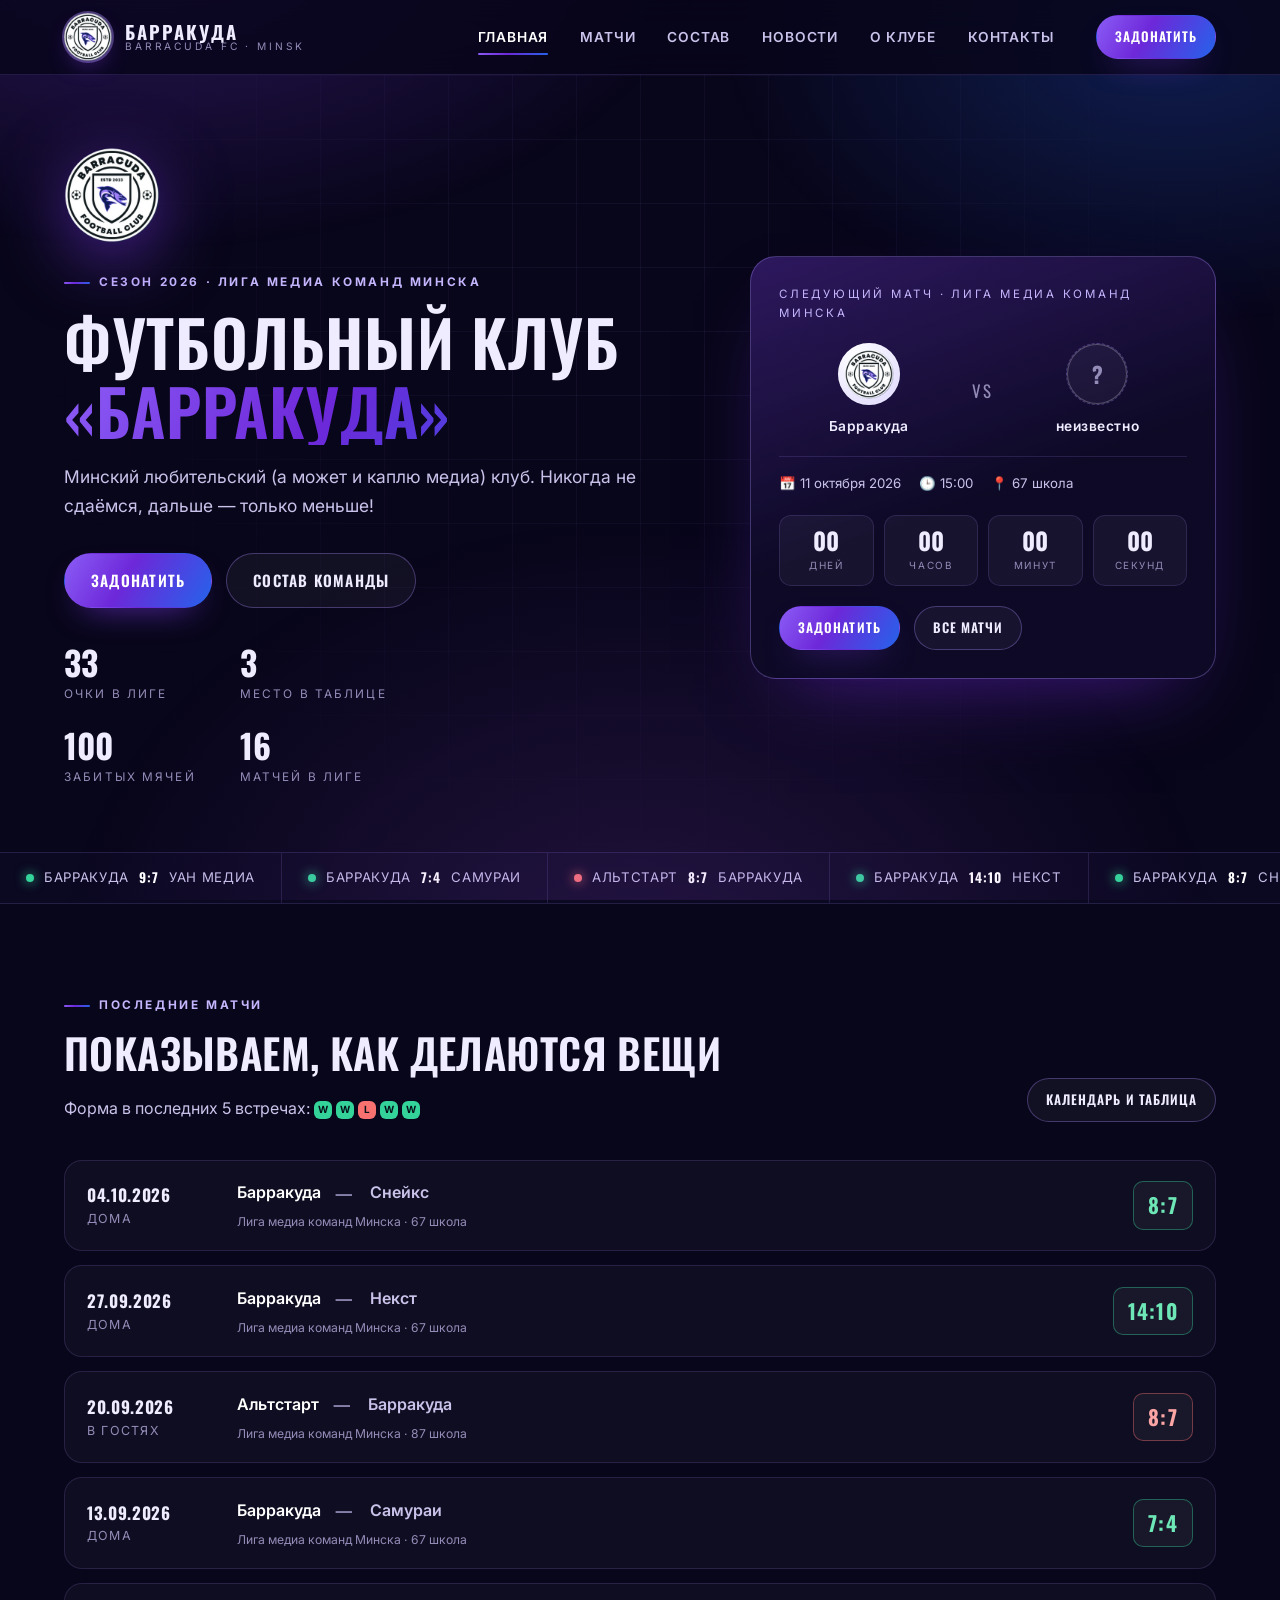
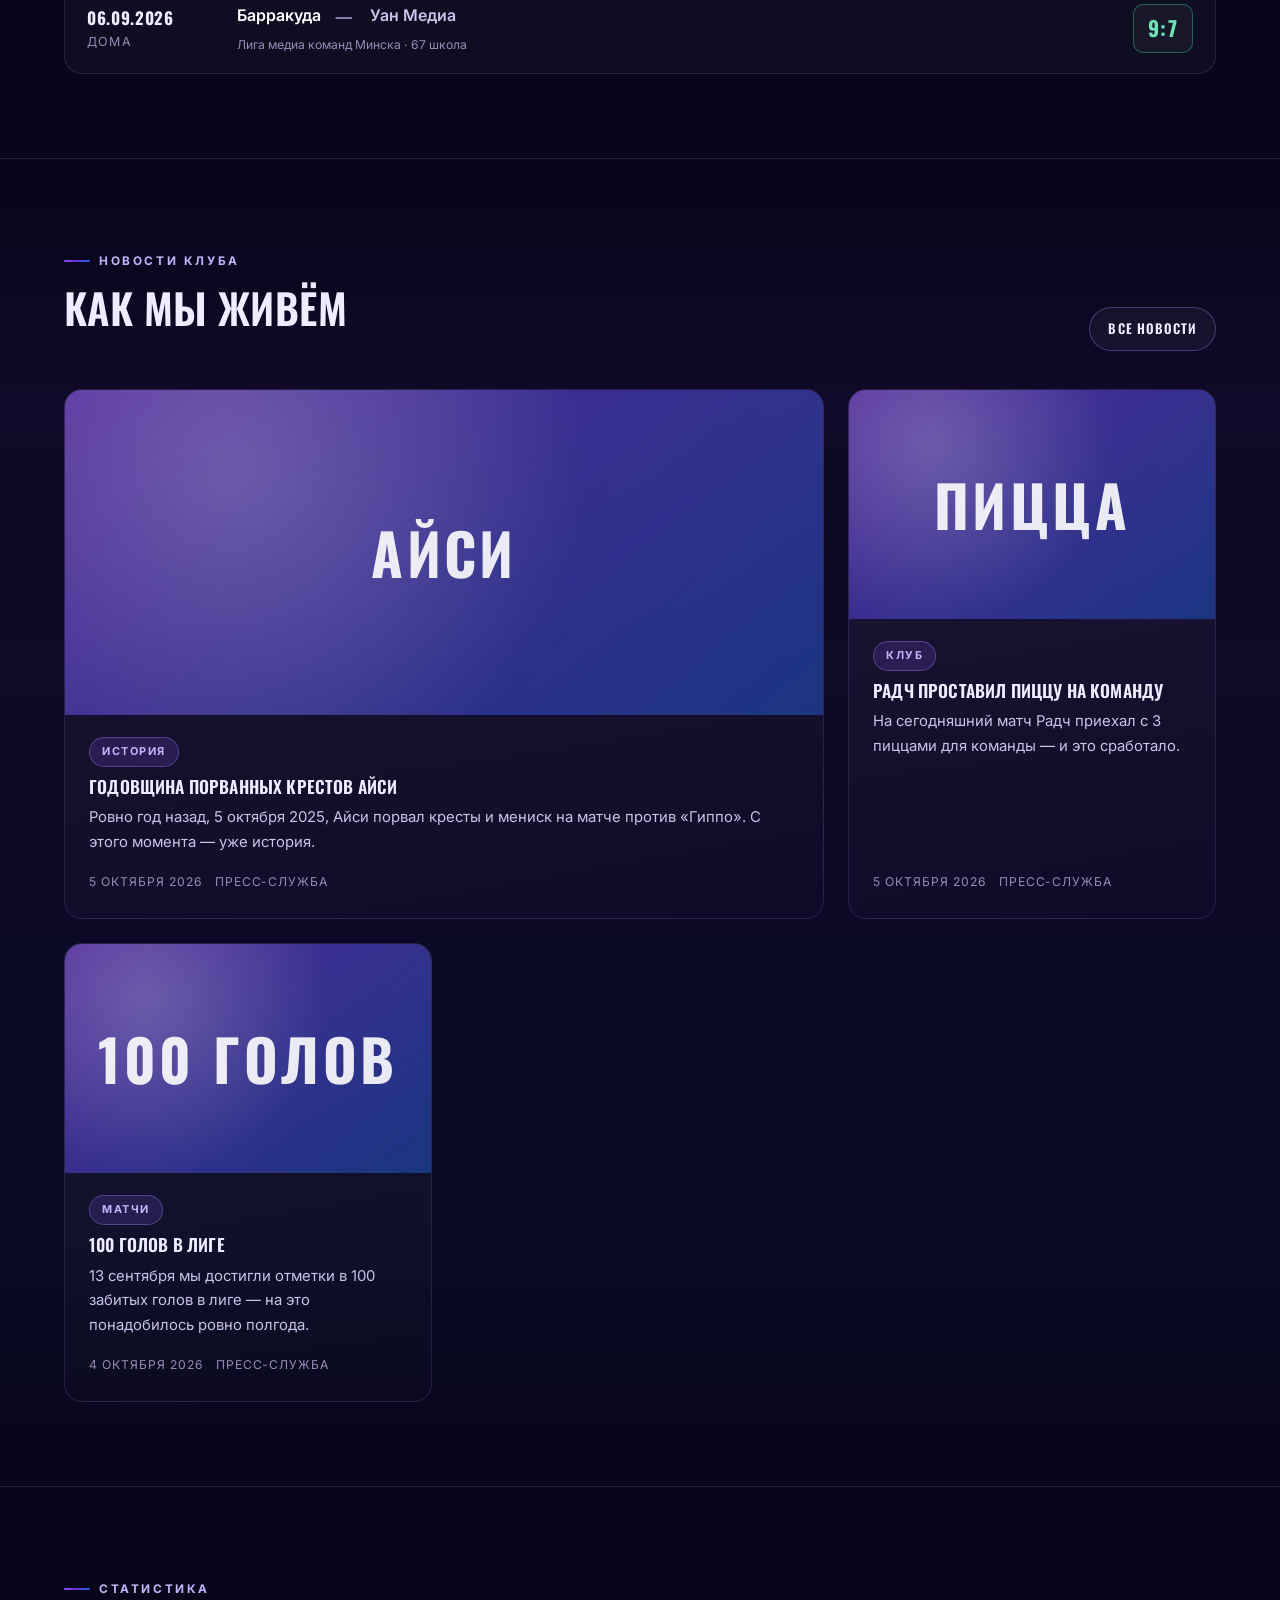
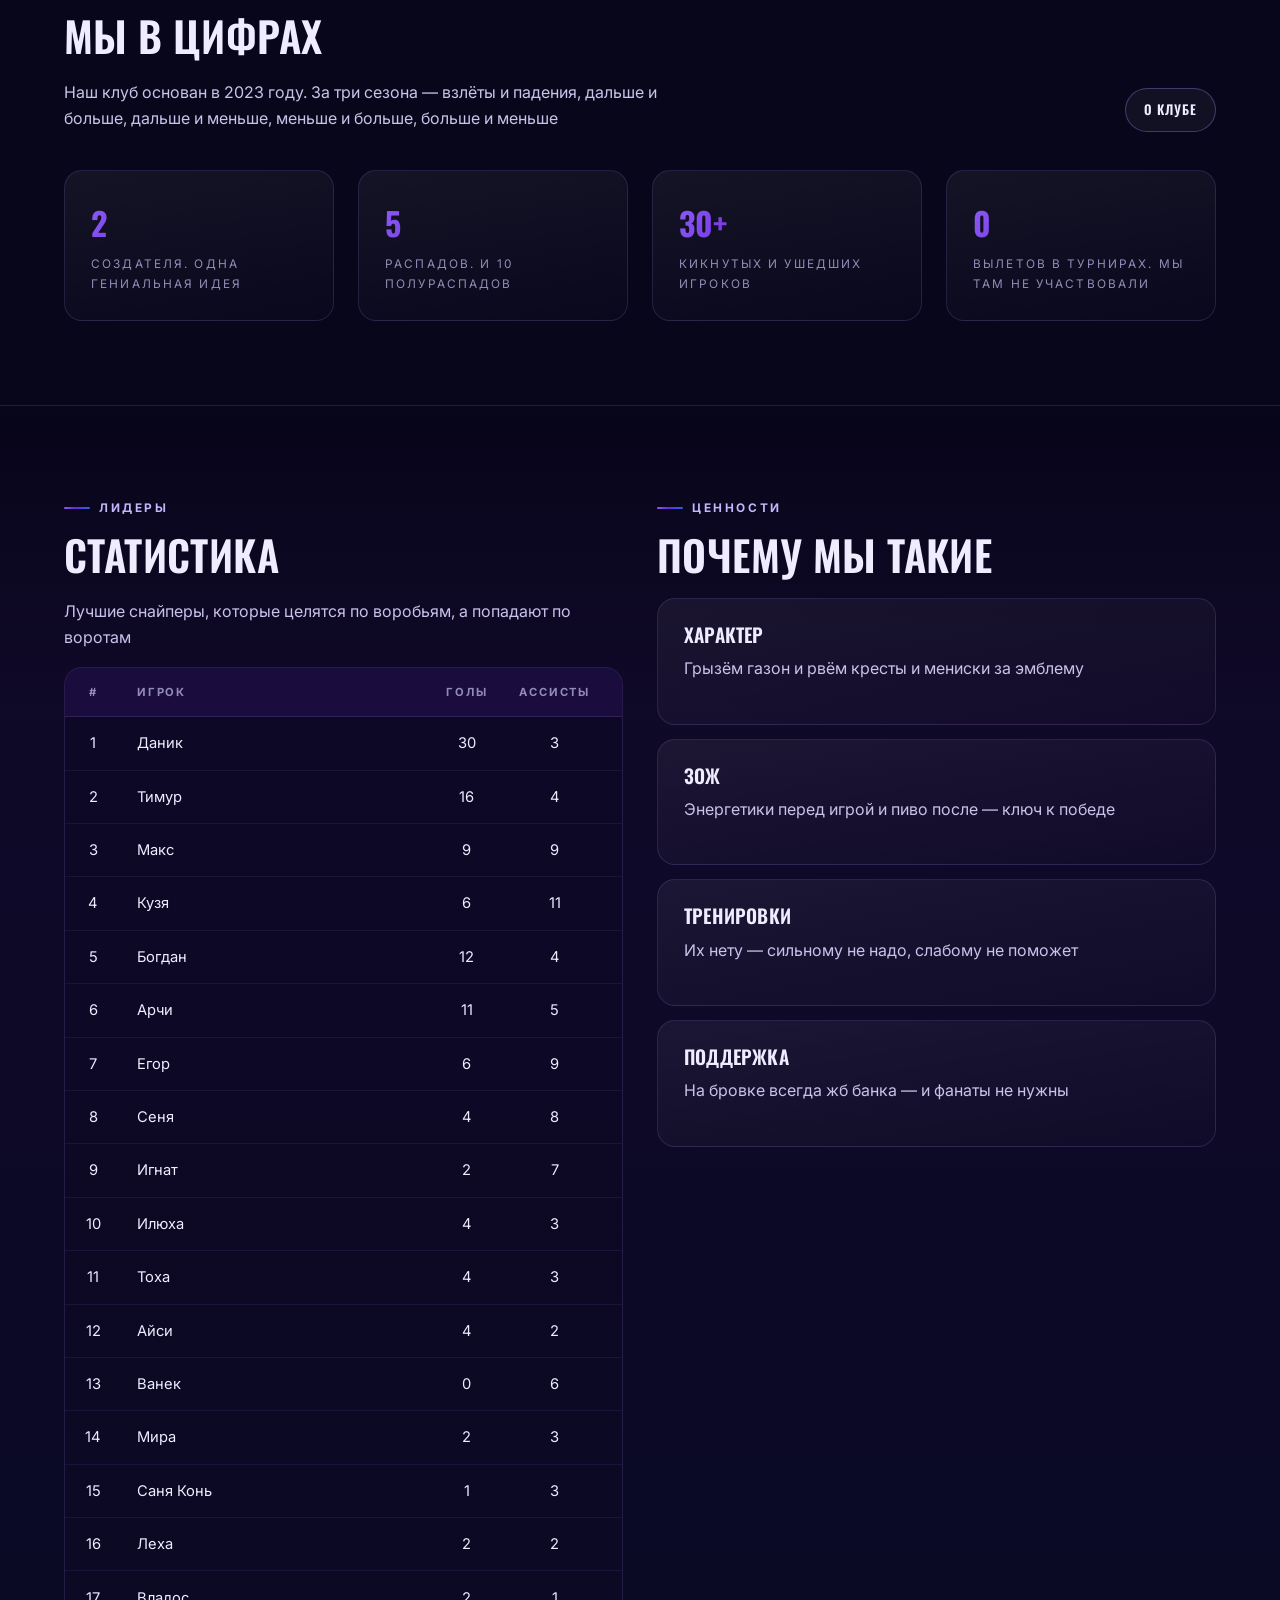
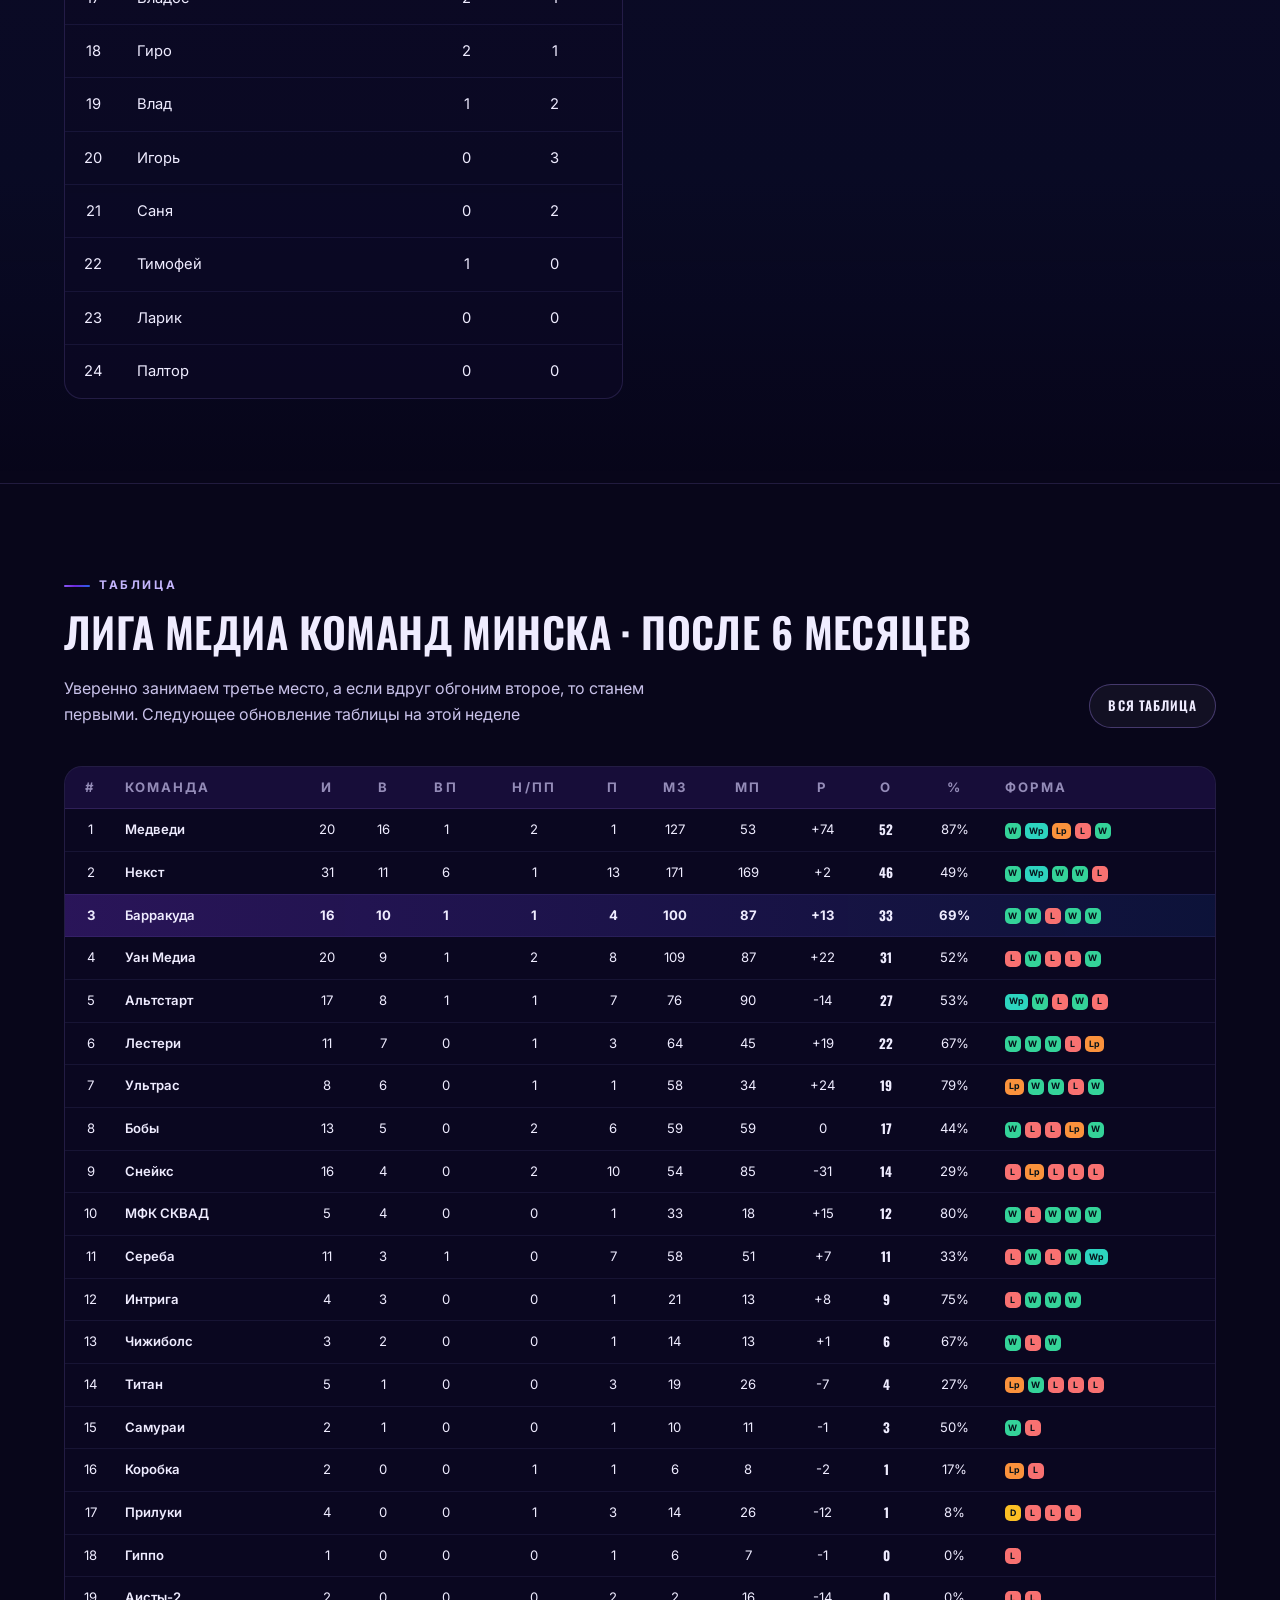
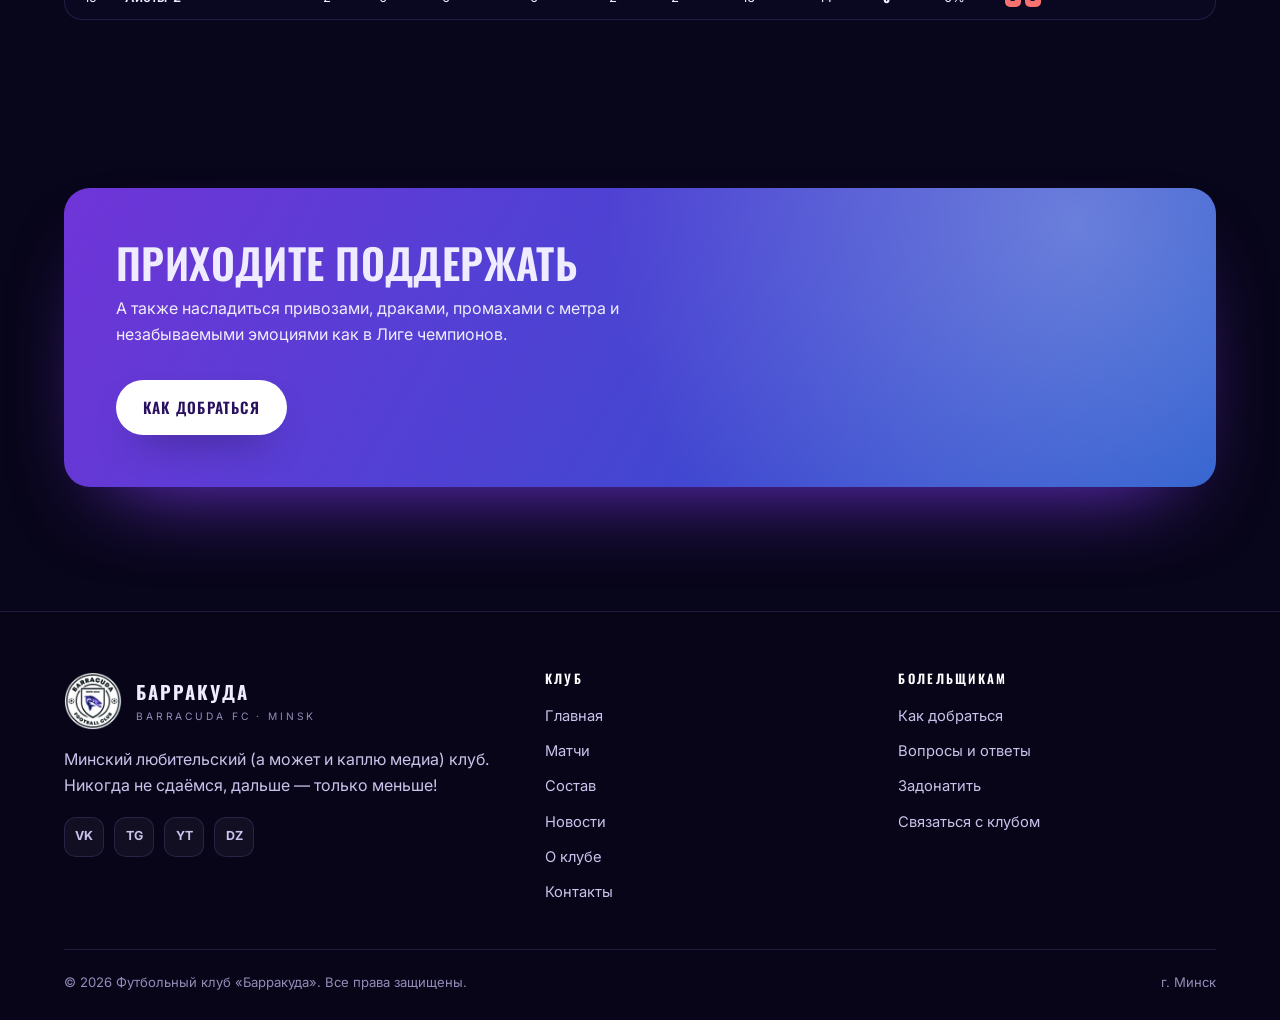
==== commit d09424c3: "Content update: news history/SMM sections, squad 24 players, club history, last-5 match stats" ====
--- a/barracuda-fc/index.html
+++ b/barracuda-fc/index.html
@@ -205,17 +205,17 @@
     <div class="section-head">
       <div>
         <div class="eyebrow">Новости клуба</div>
-        <h2>Что происходит в «Барракуде»</h2>
+        <h2>Как мы живём</h2>
       </div>
       <a class="btn btn--ghost btn--sm" href="news.html">Все новости</a>
     </div>
     <div class="grid grid-3">
-        <a class="card news-card reveal news-card--wide" href="news/godovshchina-porvannyh-krestov.html" data-cat="Клуб">
+        <a class="card news-card reveal news-card--wide" href="news/godovshchina-porvannyh-krestov.html" data-cat="История">
           <div class="news-media"><span class="glyph">АЙСИ</span></div>
           <div class="news-body">
-            <span class="tag">Клуб</span>
+            <span class="tag">История</span>
             <h3>Годовщина порванных крестов Айси</h3>
-            <p>Ровно год назад, 5 октября 2025, Айси порвал кресты и мениск на матче против «Гиппо», с этого момента — уже история.</p>
+            <p>Ровно год назад, 5 октября 2025, Айси порвал кресты и мениск на матче против «Гиппо». С этого момента — уже история.</p>
             <div class="news-meta"><span>5 октября 2026</span><span>Пресс-служба</span></div>
           </div>
         </a>
@@ -224,7 +224,7 @@
           <div class="news-body">
             <span class="tag">Клуб</span>
             <h3>Радч проставил пиццу на команду</h3>
-            <p>На сегодняшний матч Радч приехал с 3 пиццами для команды, чтобы зарядить её на победу.</p>
+            <p>На сегодняшний матч Радч приехал с 3 пиццами для команды — и это сработало.</p>
             <div class="news-meta"><span>5 октября 2026</span><span>Пресс-служба</span></div>
           </div>
         </a>
@@ -233,8 +233,8 @@
           <div class="news-body">
             <span class="tag">Матчи</span>
             <h3>100 голов в лиге</h3>
-            <p>13 сентября мы достигли отметки в 100 забитых голов в лиге.</p>
-            <div class="news-meta"><span>13 сентября 2026</span><span>Пресс-служба</span></div>
+            <p>13 сентября мы достигли отметки в 100 забитых голов в лиге — на это понадобилось ровно полгода.</p>
+            <div class="news-meta"><span>4 октября 2026</span><span>Пресс-служба</span></div>
           </div>
         </a>
     </div>
@@ -252,10 +252,10 @@
       <a class="btn btn--ghost btn--sm" href="club.html">О клубе</a>
     </div>
     <div class="grid grid-4">
-        <div class="card reveal" data-delay="0"><div class="card-num">2</div><div class="stat-label">создателя. одна гениальная идея</div></div>
-        <div class="card reveal" data-delay="70"><div class="card-num">5</div><div class="stat-label">распадов. и 10 полураспадов</div></div>
+        <div class="card reveal" data-delay="0"><div class="card-num">2</div><div class="stat-label">создателя. Одна гениальная идея</div></div>
+        <div class="card reveal" data-delay="70"><div class="card-num">5</div><div class="stat-label">распадов. И 10 полураспадов</div></div>
         <div class="card reveal" data-delay="140"><div class="card-num">30+</div><div class="stat-label">кикнутых и ушедших игроков</div></div>
-        <div class="card reveal" data-delay="210"><div class="card-num">0</div><div class="stat-label">участий в турнирах. разве это важно, когда есть страсть к футболу?</div></div>
+        <div class="card reveal" data-delay="210"><div class="card-num">0</div><div class="stat-label">вылетов в турнирах. Мы там не участвовали</div></div>
     </div>
   </div>
 </section>
@@ -265,7 +265,7 @@
     <div class="grid grid-2" style="align-items:start;gap:34px">
       <div>
         <div class="eyebrow">Лидеры</div>
-        <h2>Гонка бомбардиров</h2>
+        <h2>Статистика</h2>
         <p>Лучшие снайперы, которые целятся по воробьям, а попадают по воротам</p>
       <div class="table-wrap">
         <table>
@@ -455,7 +455,7 @@
         <h2>Почему мы такие</h2>
         <div class="grid" style="gap:14px">
         <div class="card reveal" data-delay="0"><h3>Характер</h3><p>Грызём газон и рвём кресты и мениски за эмблему</p></div>
-        <div class="card reveal" data-delay="80"><h3>Подзарядка</h3><p>Энергетики перед игрой и пиво после — ключ к победе</p></div>
+        <div class="card reveal" data-delay="80"><h3>ЗОЖ</h3><p>Энергетики перед игрой и пиво после — ключ к победе</p></div>
         <div class="card reveal" data-delay="160"><h3>Тренировки</h3><p>Их нету — сильному не надо, слабому не поможет</p></div>
         <div class="card reveal" data-delay="240"><h3>Поддержка</h3><p>На бровке всегда жб банка — и фанаты не нужны</p></div>
         </div>
@@ -789,8 +789,8 @@
 <section class="section">
   <div class="container">
     <div class="cta-band reveal">
-      <h2>Приходите на 67 школу</h2>
-      <p>Драки, голы, привозы, эмоции — каждый матч полон этим. Только присутствуя на поле можешь пережить эту атмосферу.</p>
+      <h2>Приходите поддержать</h2>
+      <p>А также насладиться привозами, драками, промахами с метра и незабываемыми эмоциями как в Лиге чемпионов.</p>
       <div class="btn-row mt-32">
         <a class="btn" href="club.html#stadium">Как добраться</a>
       </div>
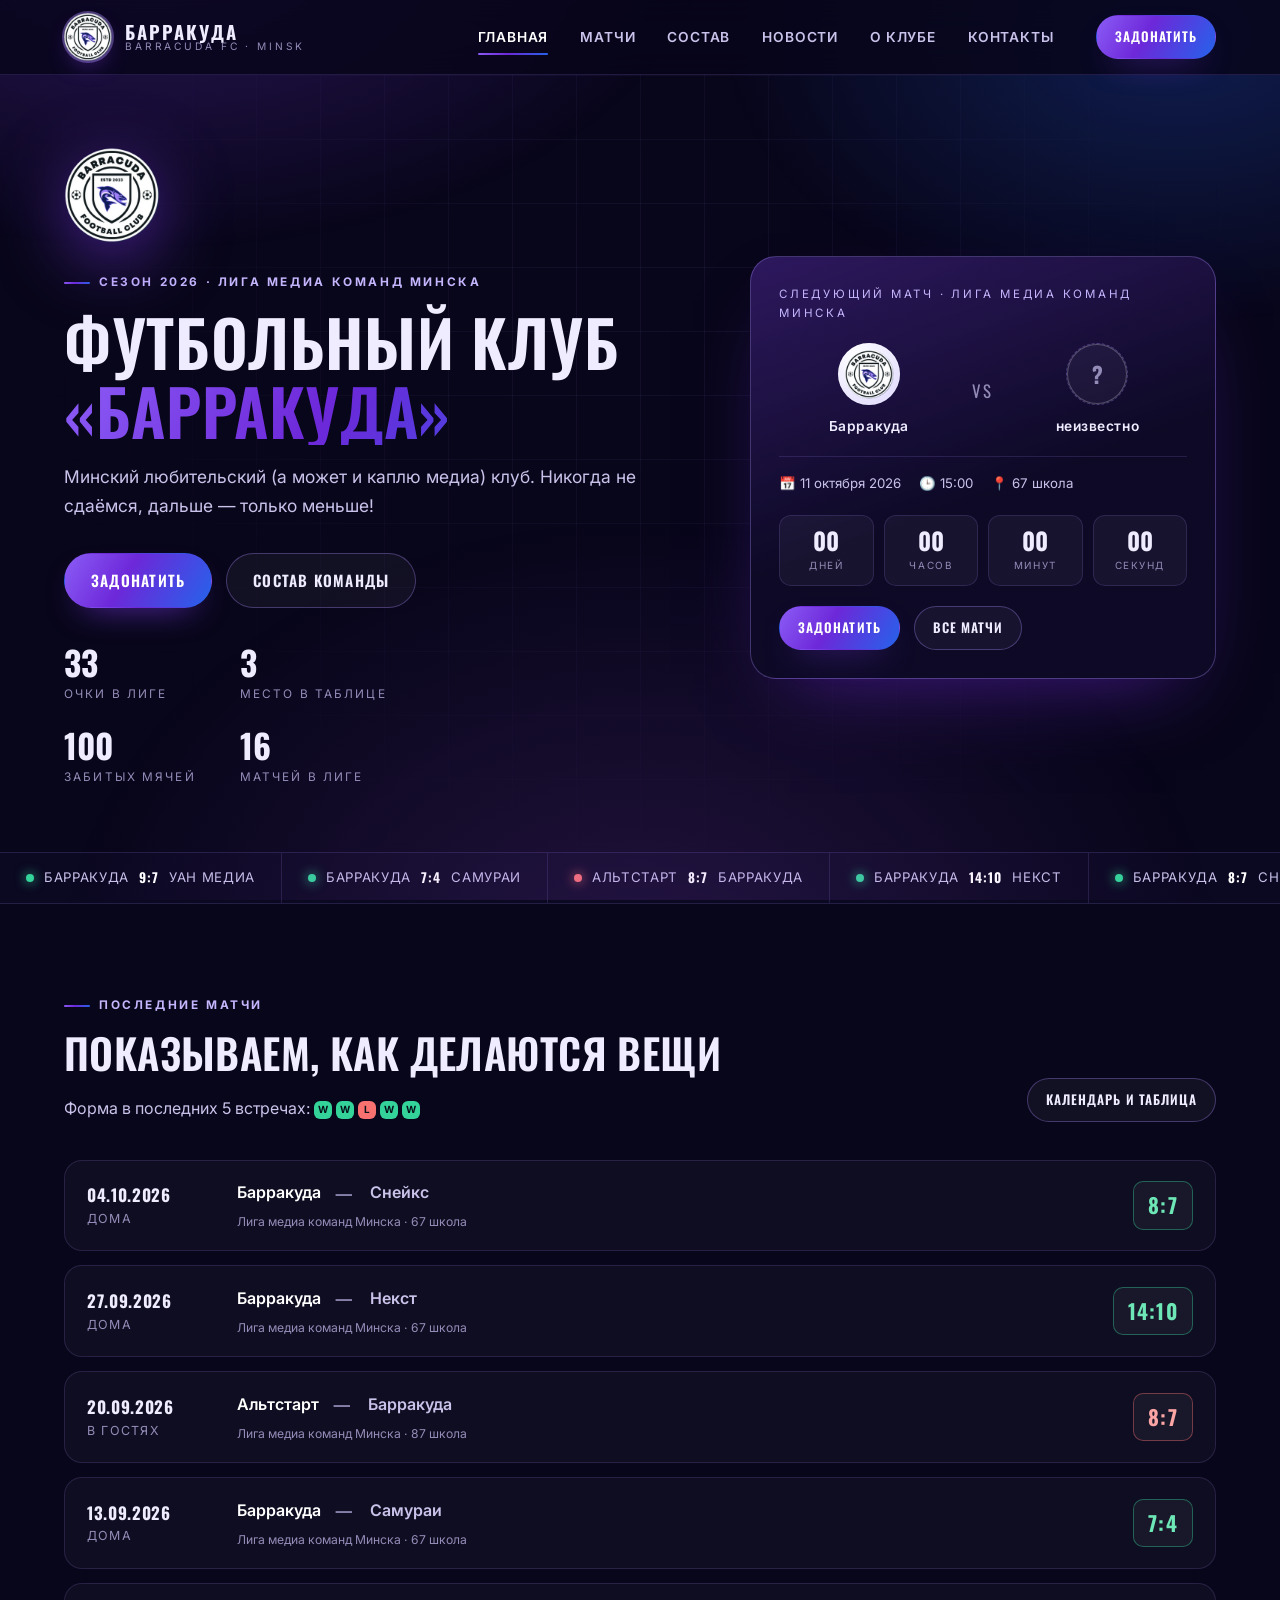
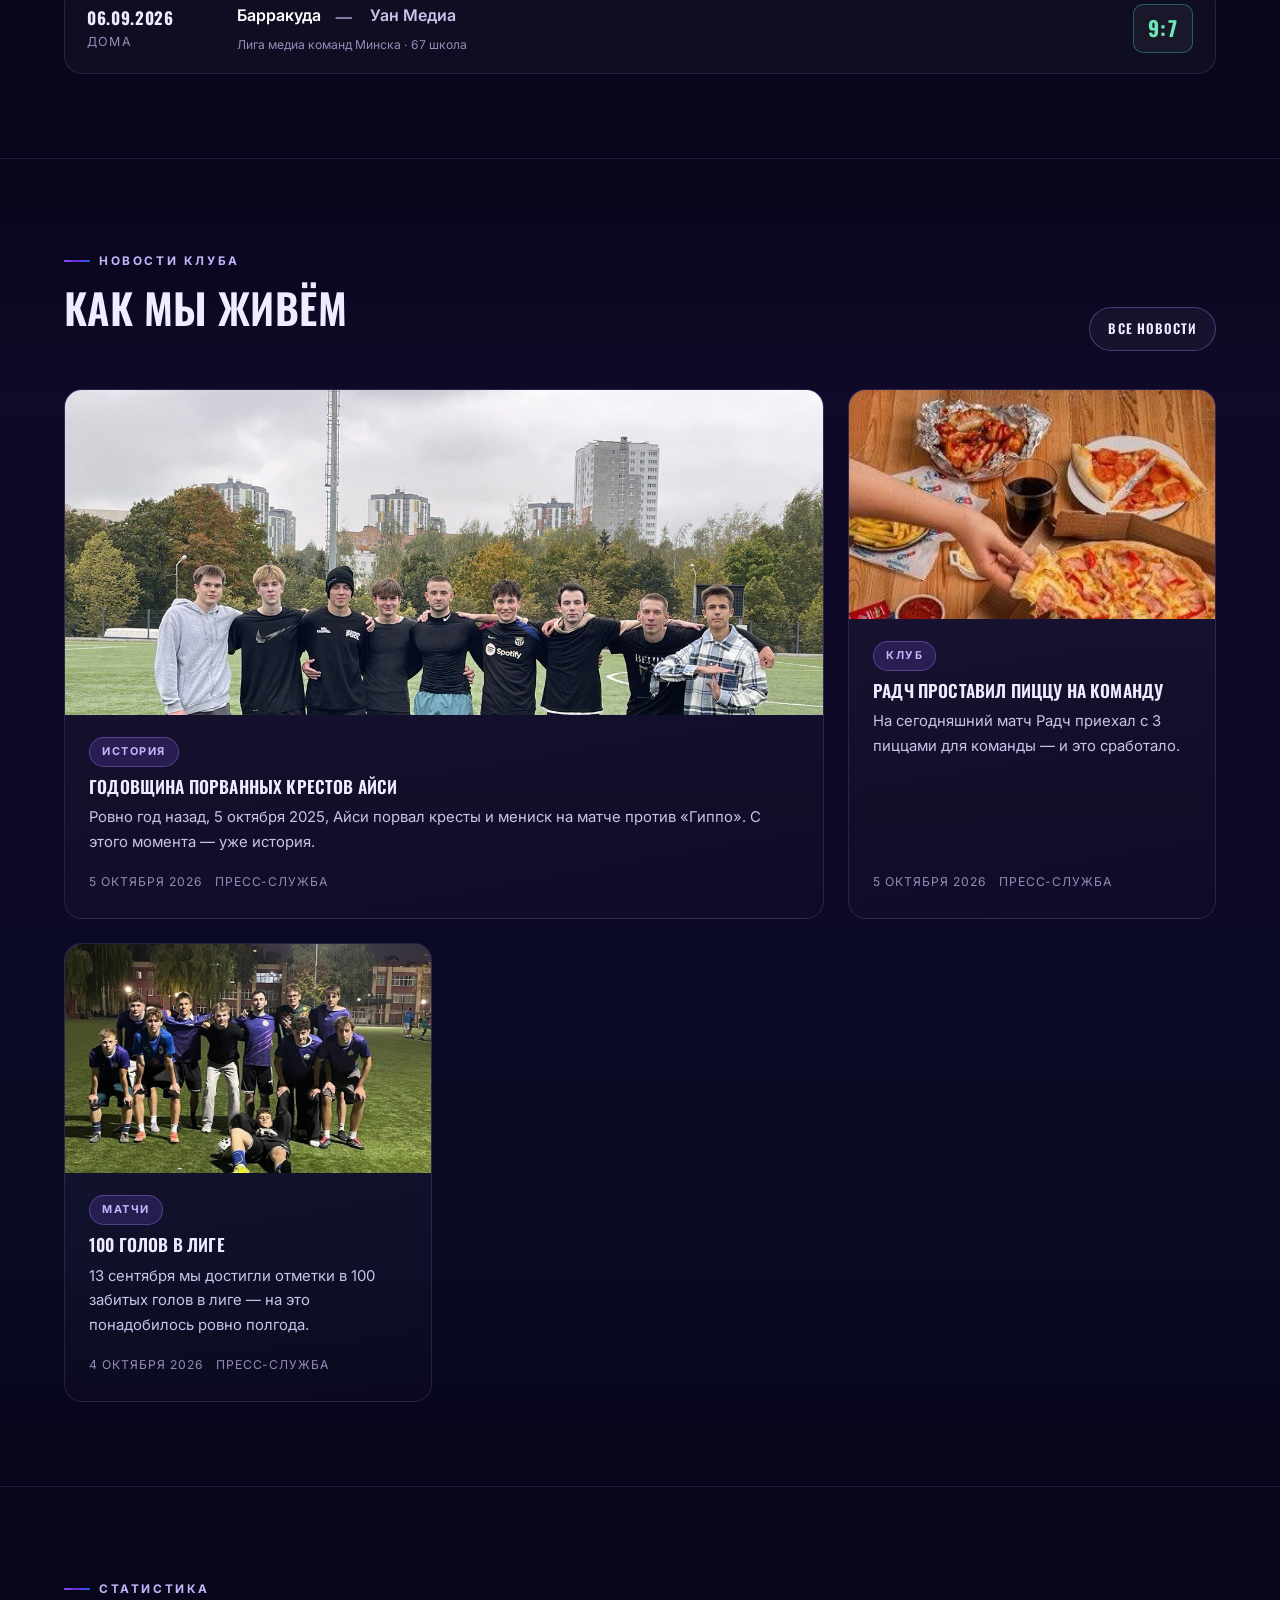
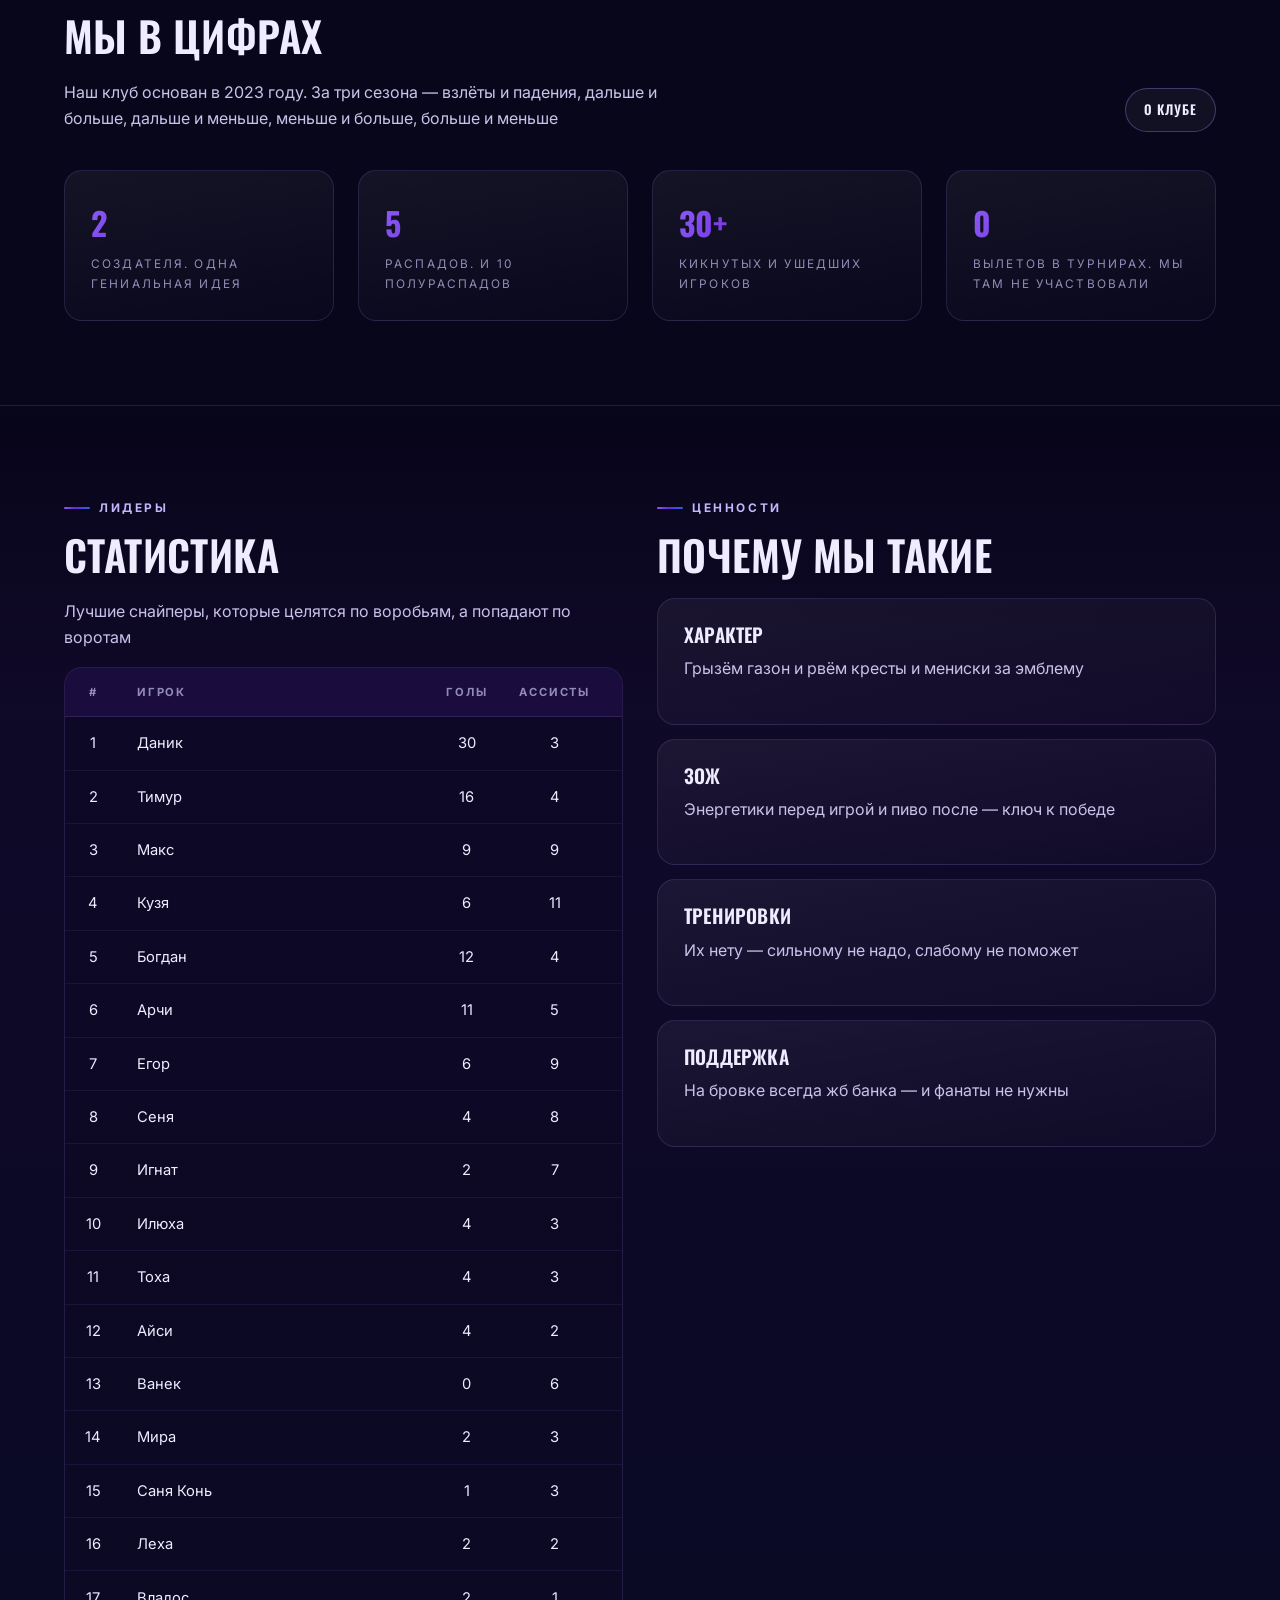
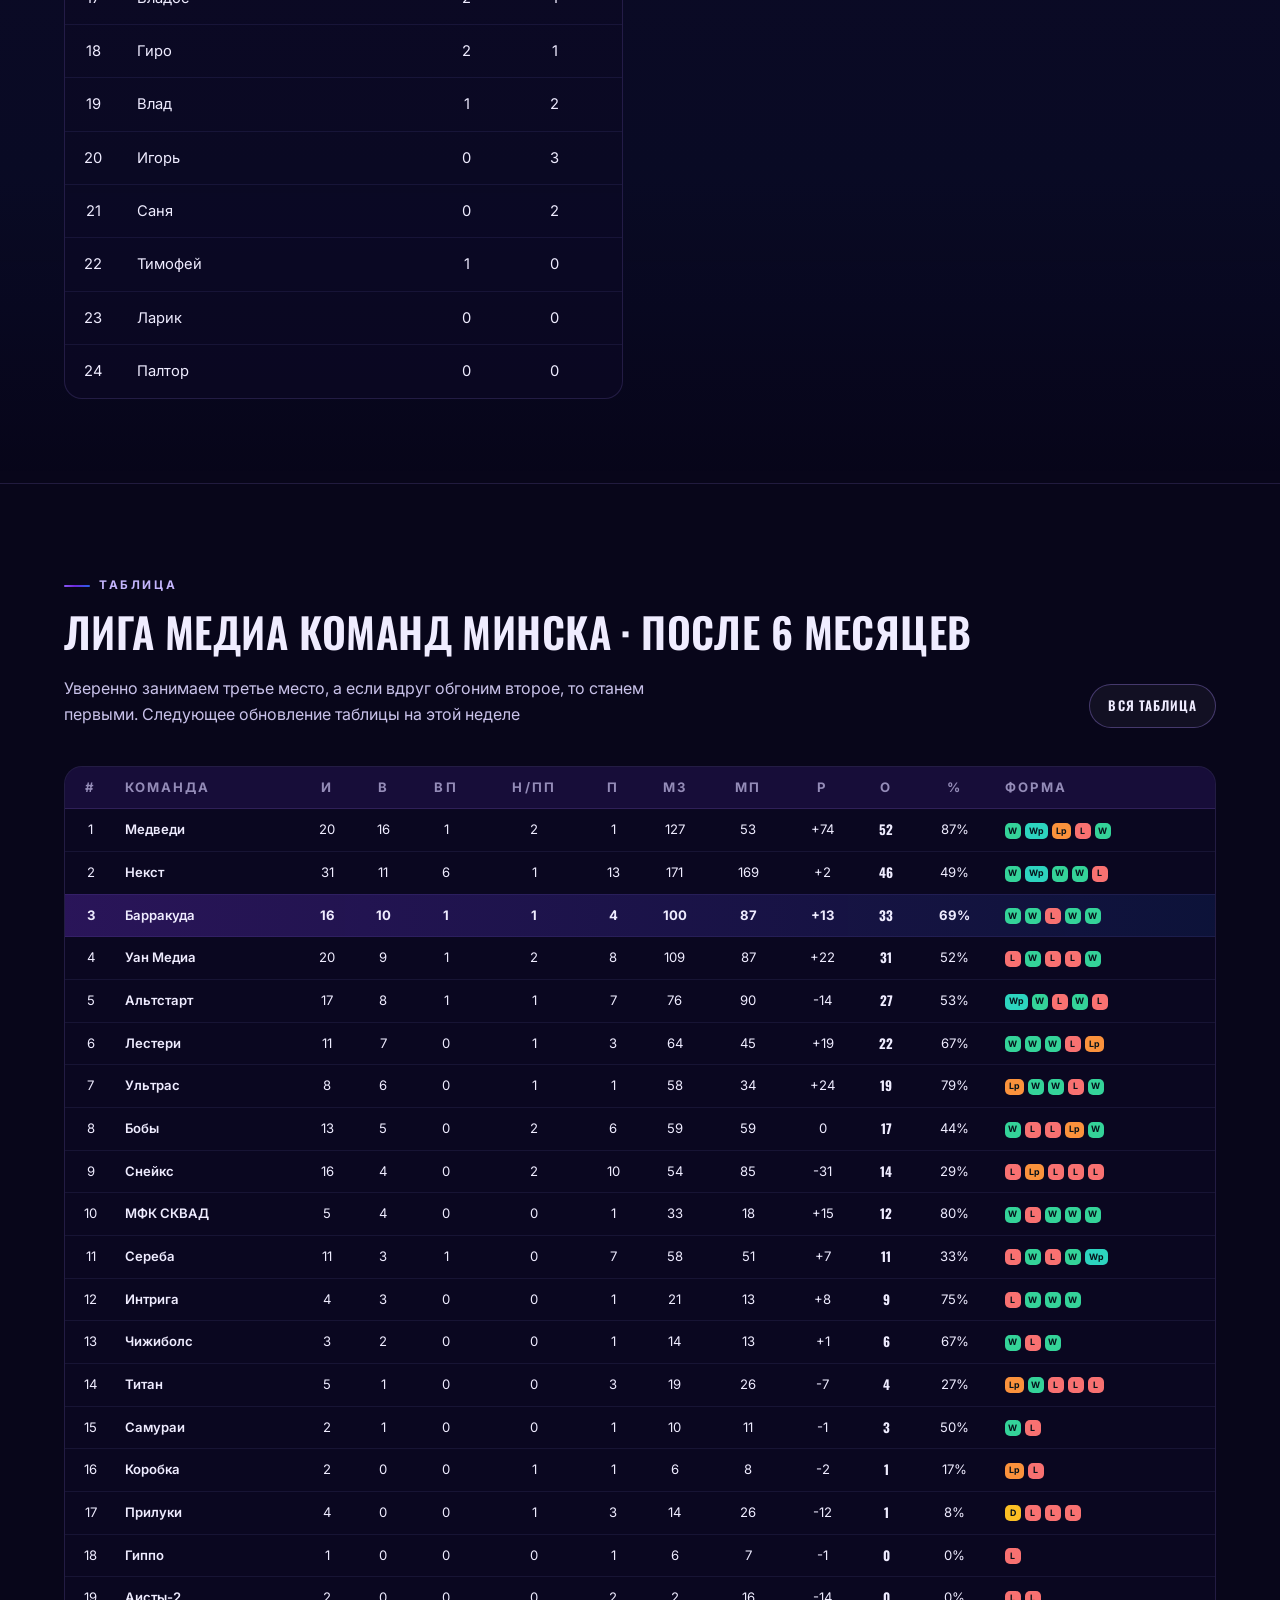
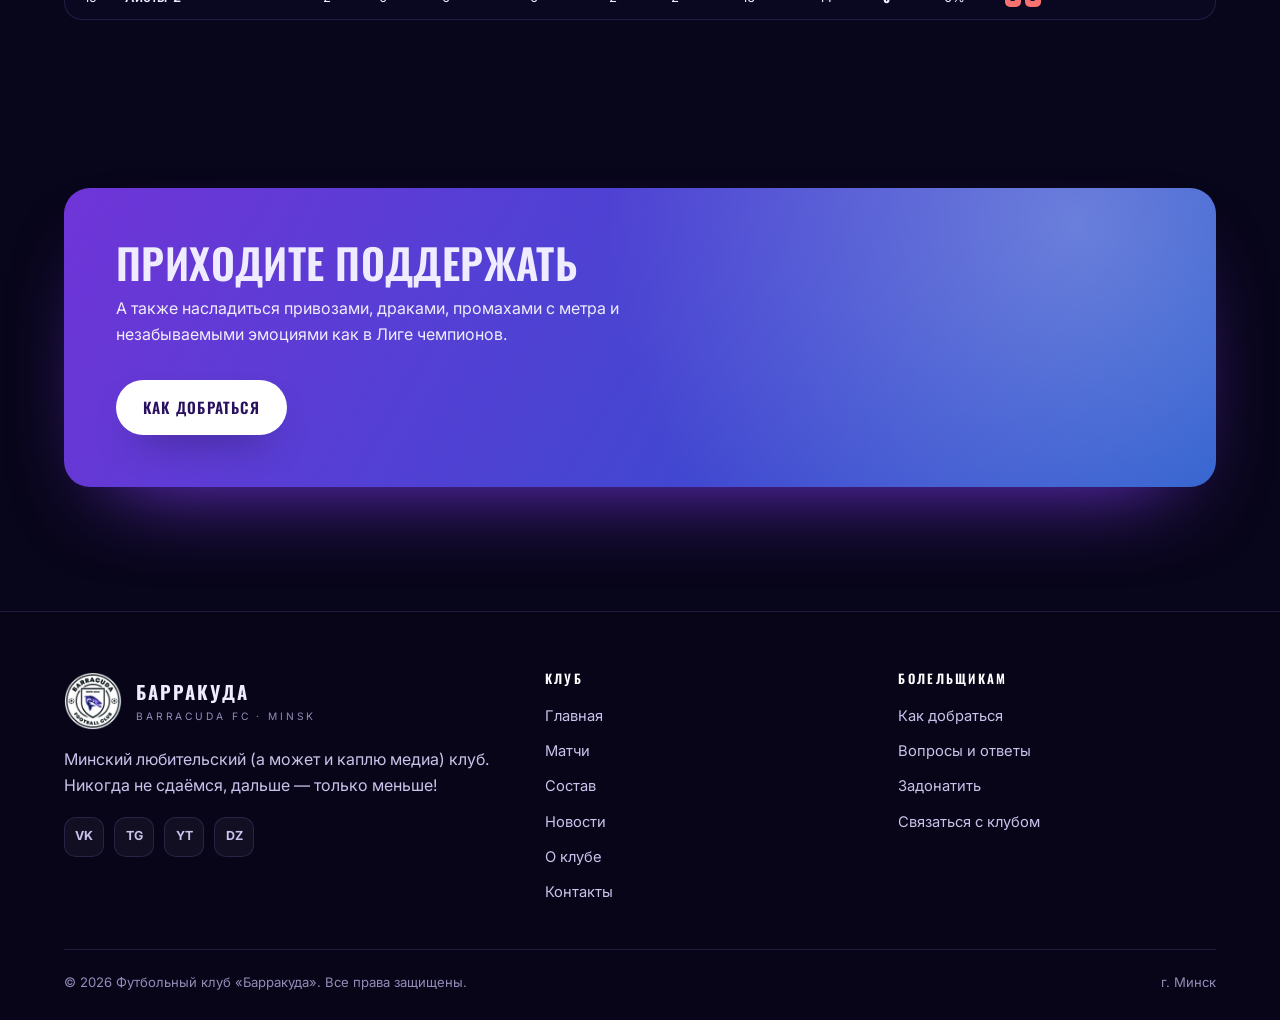
==== commit 870aa737: "Add news and player photos (compressed for web)" ====
--- a/barracuda-fc/index.html
+++ b/barracuda-fc/index.html
@@ -211,7 +211,7 @@
     </div>
     <div class="grid grid-3">
         <a class="card news-card reveal news-card--wide" href="news/godovshchina-porvannyh-krestov.html" data-cat="История">
-          <div class="news-media"><span class="glyph">АЙСИ</span></div>
+          <div class="news-media"><img src="assets/news/ic3y.jpg" alt="Годовщина порванных крестов Айси" loading="lazy"></div>
           <div class="news-body">
             <span class="tag">История</span>
             <h3>Годовщина порванных крестов Айси</h3>
@@ -220,7 +220,7 @@
           </div>
         </a>
         <a class="card news-card reveal" href="news/radch-prostavil-piccu.html" data-cat="Клуб">
-          <div class="news-media"><span class="glyph">ПИЦЦА</span></div>
+          <div class="news-media"><img src="assets/news/pizza.jpg" alt="Радч проставил пиццу на команду" loading="lazy"></div>
           <div class="news-body">
             <span class="tag">Клуб</span>
             <h3>Радч проставил пиццу на команду</h3>
@@ -229,7 +229,7 @@
           </div>
         </a>
         <a class="card news-card reveal" href="news/100-golov-v-lige.html" data-cat="Матчи">
-          <div class="news-media"><span class="glyph">100 ГОЛОВ</span></div>
+          <div class="news-media"><img src="assets/news/100.jpg" alt="100 голов в лиге" loading="lazy"></div>
           <div class="news-body">
             <span class="tag">Матчи</span>
             <h3>100 голов в лиге</h3>
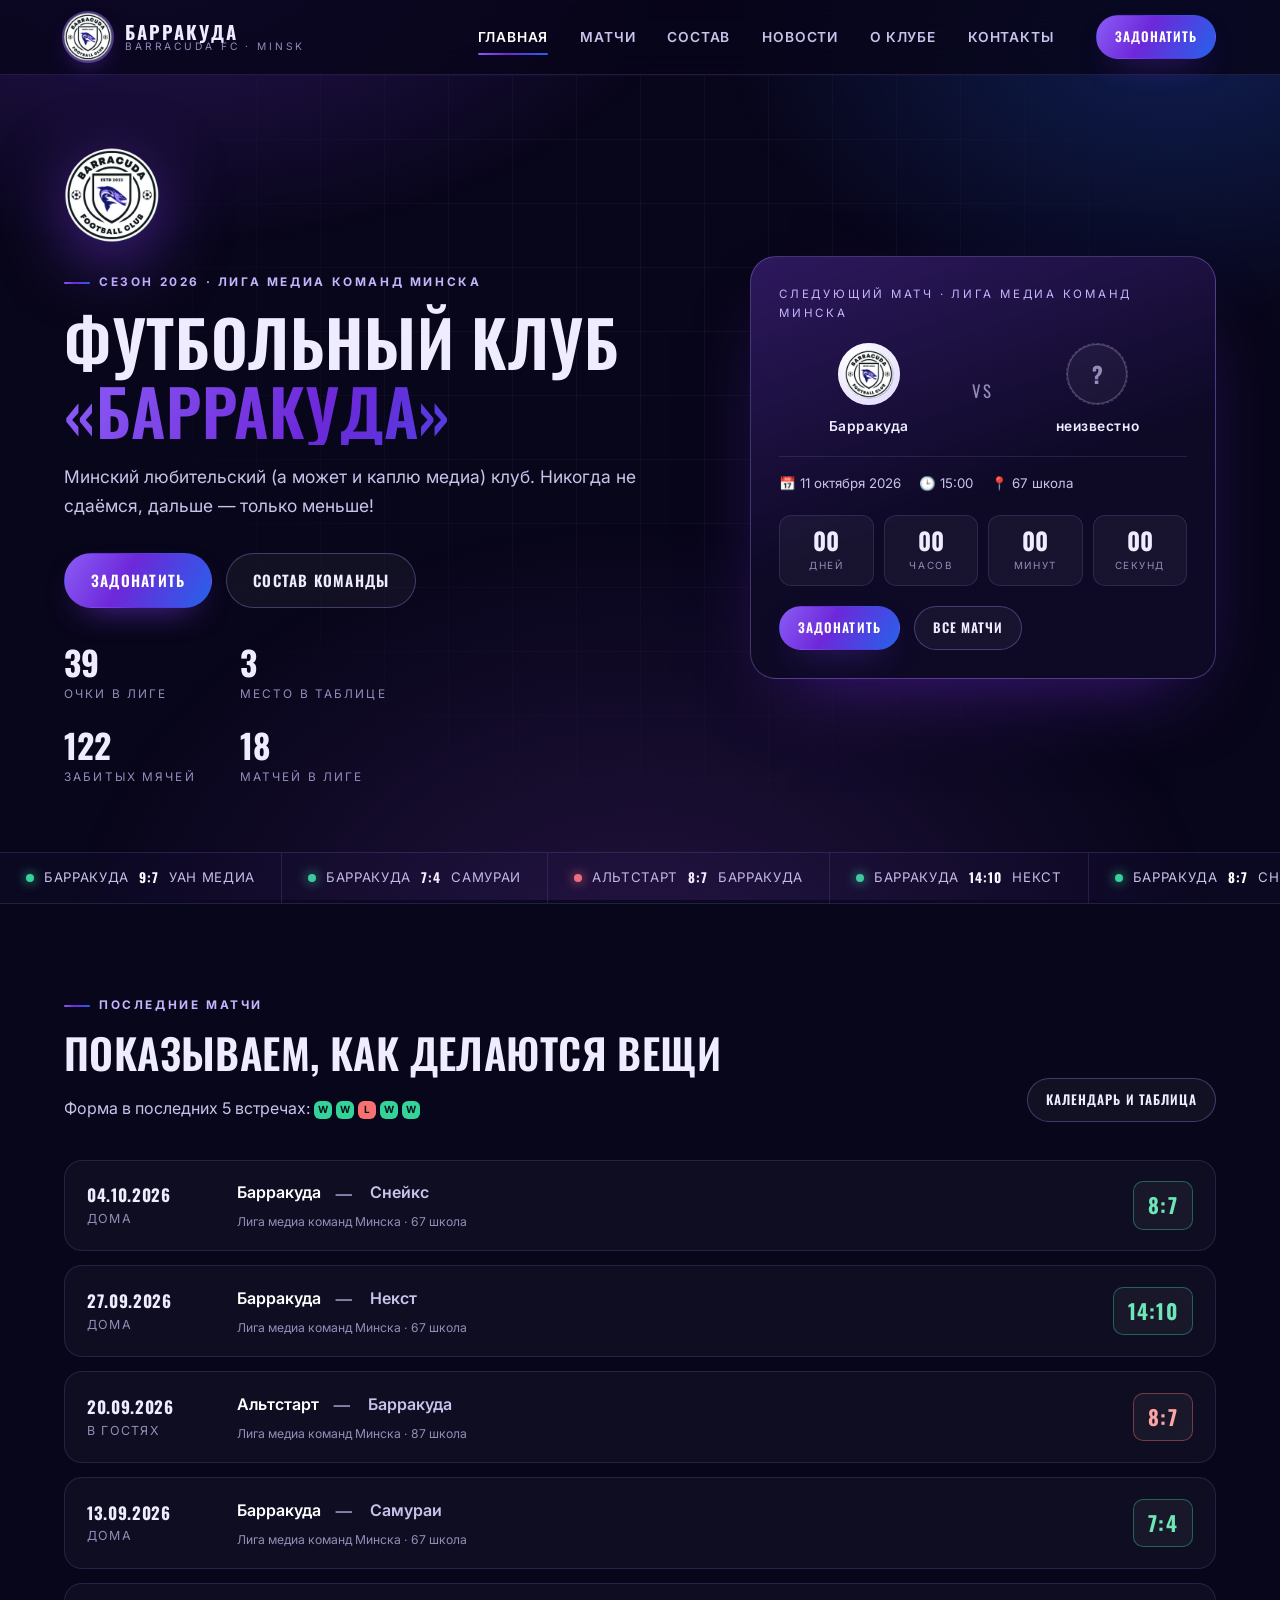
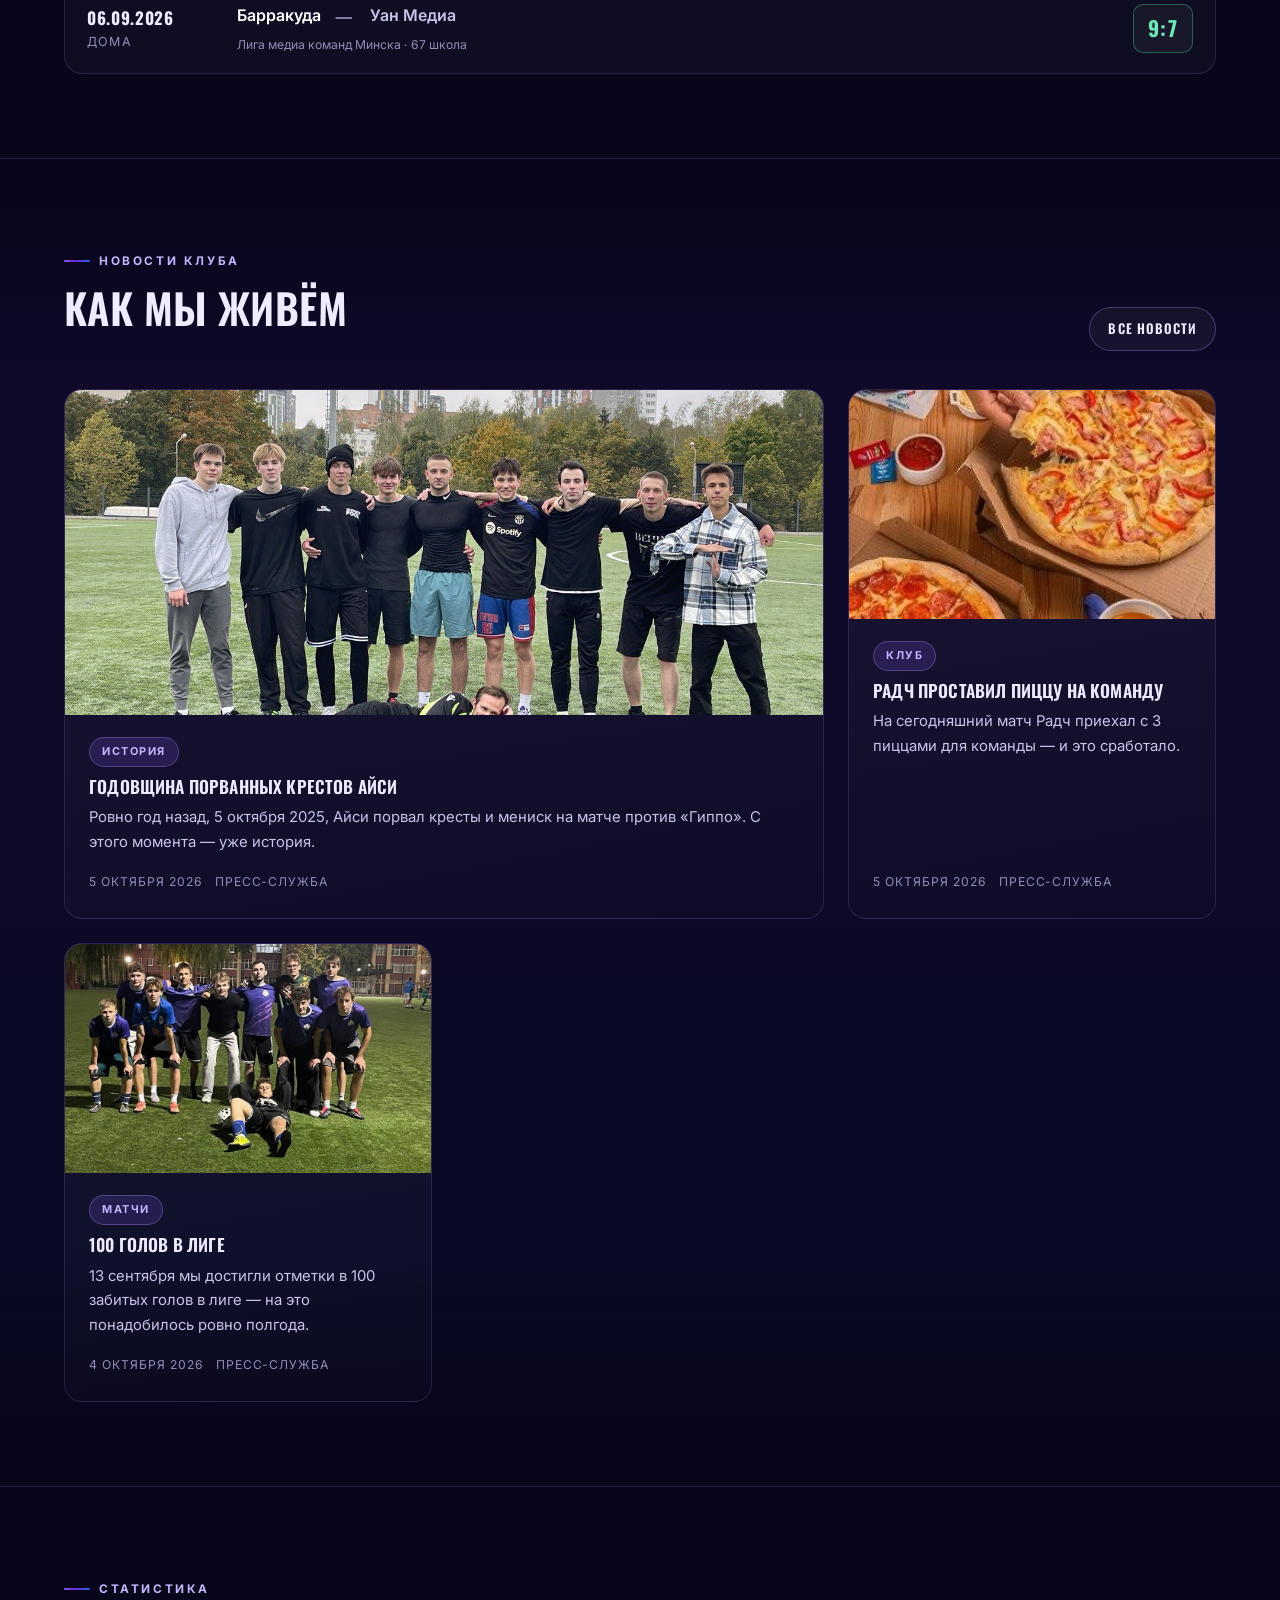
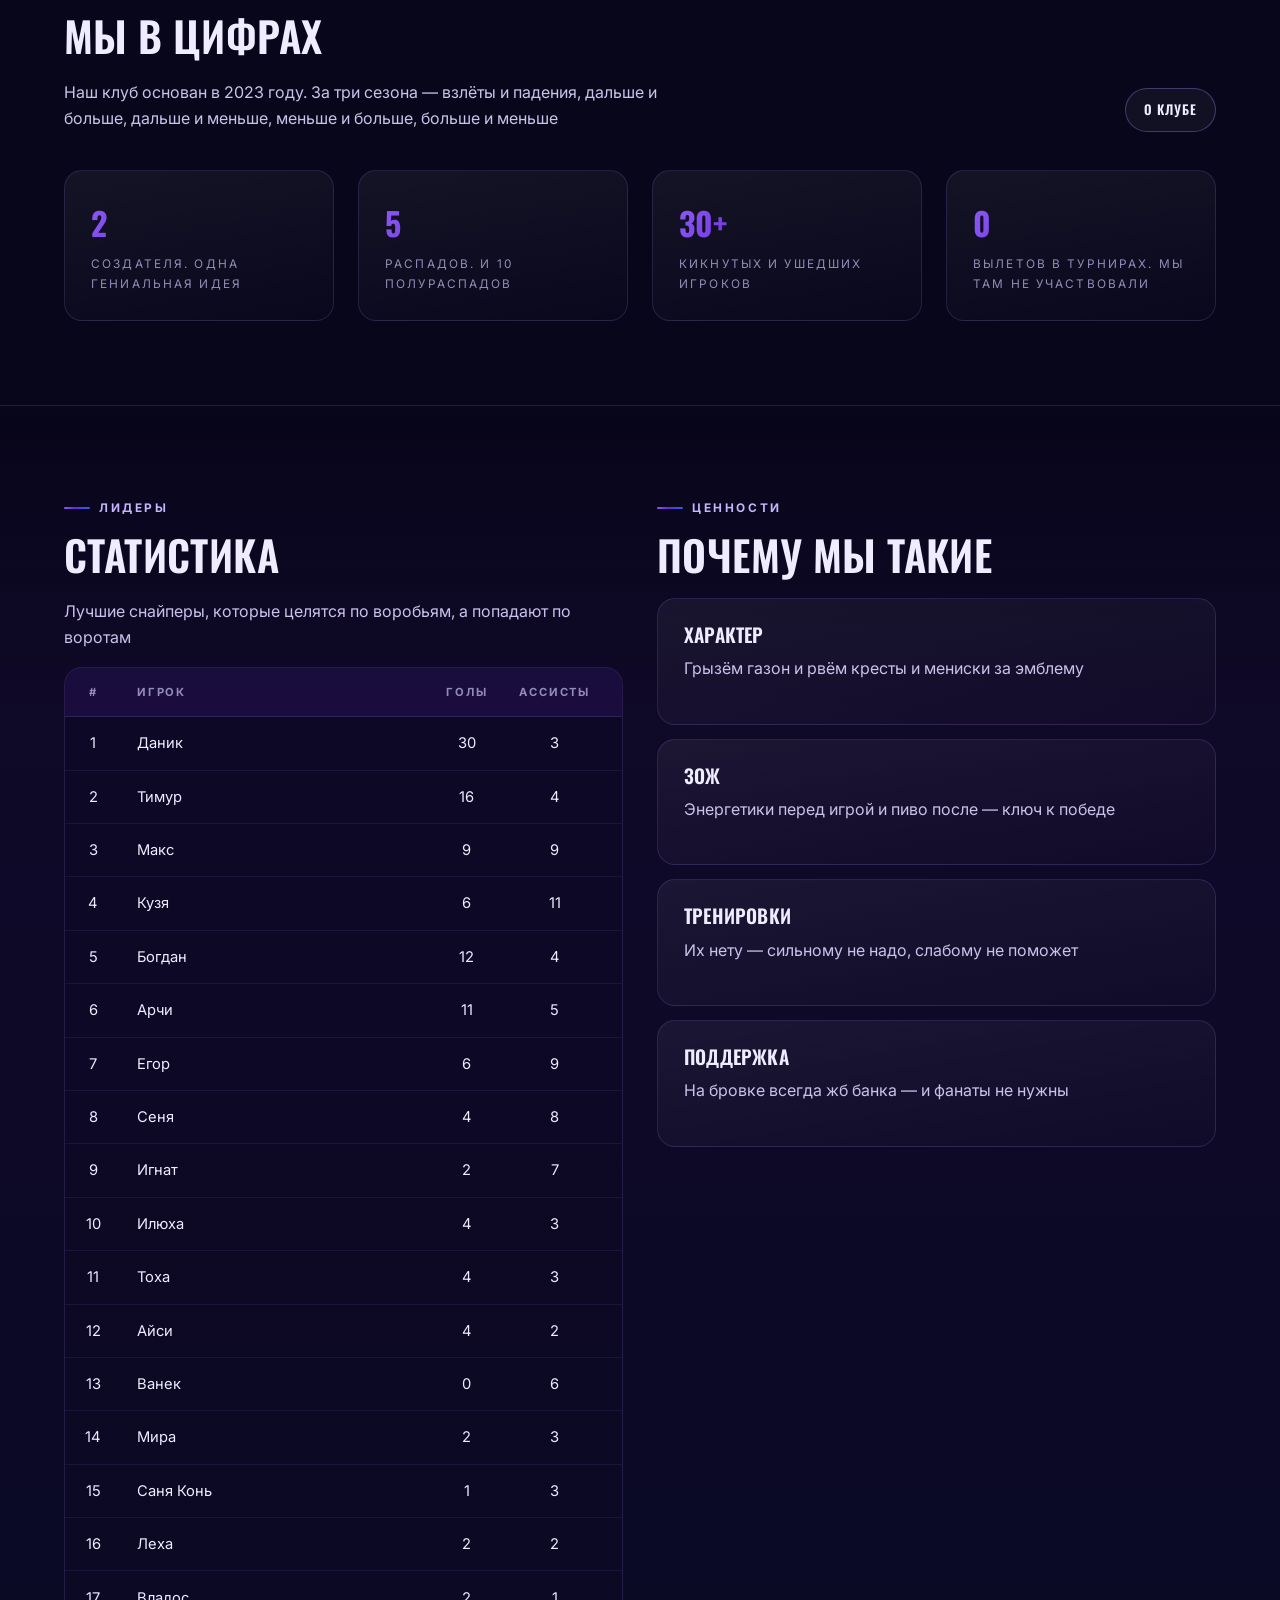
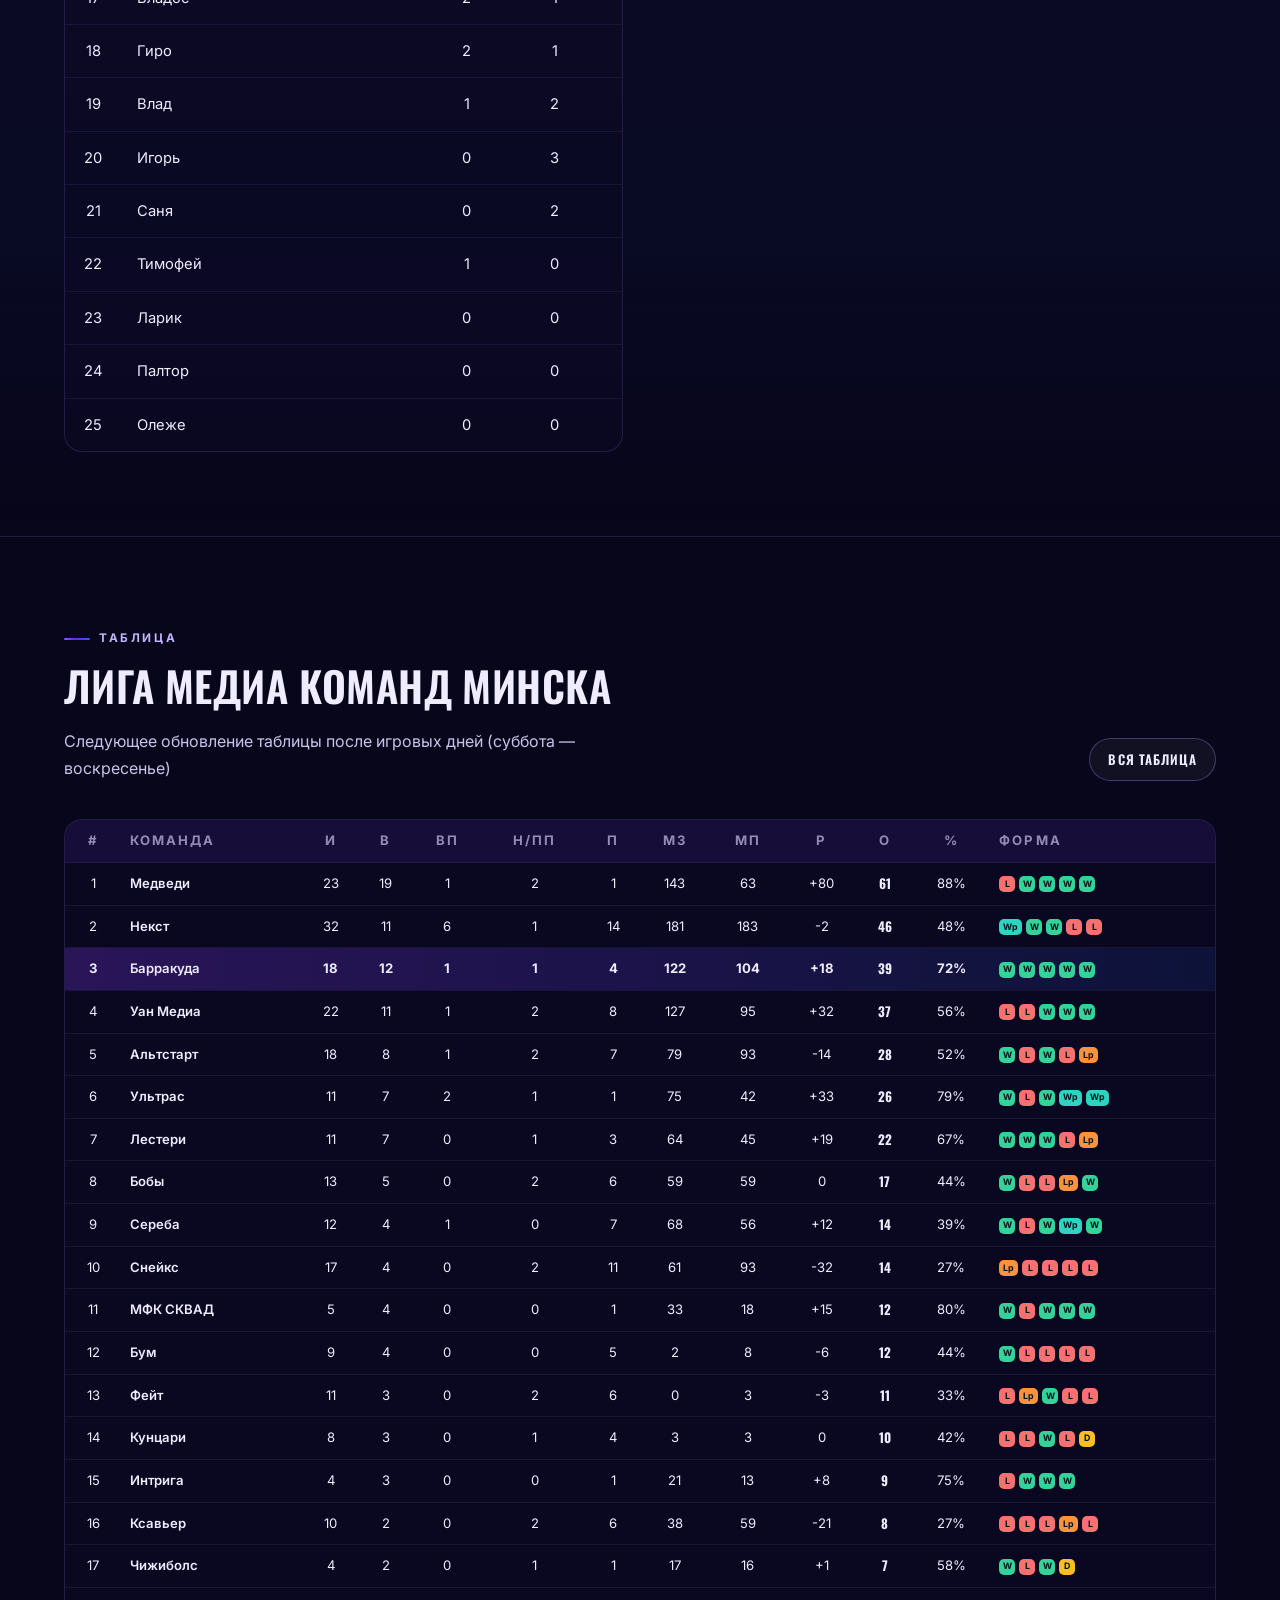
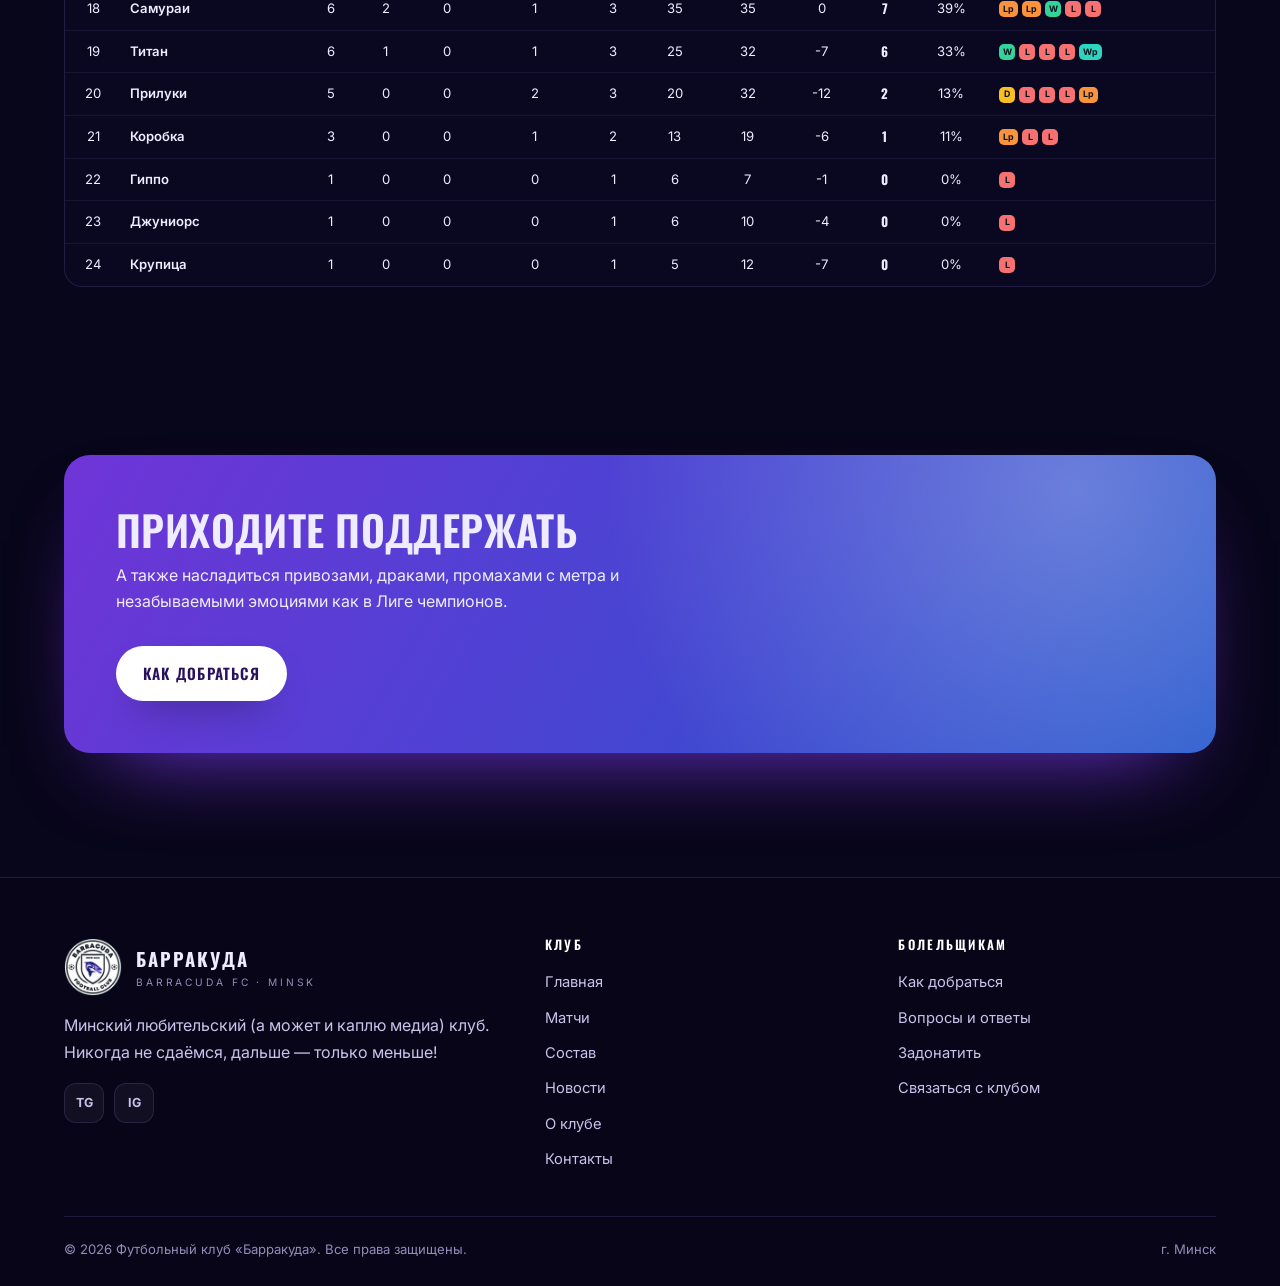
==== commit 077e20d7: "Состав, карта, контакты, донат, таблица" ====
--- a/barracuda-fc/index.html
+++ b/barracuda-fc/index.html
@@ -50,7 +50,7 @@
         <a href="contacts.html" class="">Контакты</a>
     </nav>
     <div class="header-actions">
-      <a class="btn btn--sm" href="contacts.html">Задонатить</a>
+      <a class="btn btn--sm" href="donate.html">Задонатить</a>
       <button class="burger" type="button" data-burger aria-label="Меню" aria-expanded="false"><span></span></button>
     </div>
   </div>
@@ -61,7 +61,7 @@
       <a href="news.html">Новости</a>
       <a href="club.html">О клубе</a>
       <a href="contacts.html">Контакты</a>
-    <a class="btn" href="contacts.html">Задонатить</a>
+    <a class="btn" href="donate.html">Задонатить</a>
   </nav>
 </header>
 <section class="hero">
@@ -72,14 +72,14 @@
       <h1>Футбольный клуб<span>«Барракуда»</span></h1>
       <p class="lead">Минский любительский (а может и каплю медиа) клуб. Никогда не сдаёмся, дальше — только меньше!</p>
       <div class="btn-row mt-32">
-        <a class="btn" href="contacts.html">Задонатить</a>
+        <a class="btn" href="donate.html">Задонатить</a>
         <a class="btn btn--ghost" href="squad.html">Состав команды</a>
       </div>
       <div class="hero-stats">
-        <div><div class="stat-num">33</div><div class="stat-label">Очки в лиге</div></div>
+        <div><div class="stat-num">39</div><div class="stat-label">Очки в лиге</div></div>
         <div><div class="stat-num">3</div><div class="stat-label">Место в таблице</div></div>
-        <div><div class="stat-num">100</div><div class="stat-label">Забитых мячей</div></div>
-        <div><div class="stat-num">16</div><div class="stat-label">Матчей в лиге</div></div>
+        <div><div class="stat-num">122</div><div class="stat-label">Забитых мячей</div></div>
+        <div><div class="stat-num">18</div><div class="stat-label">Матчей в лиге</div></div>
       </div>
     </div>
       <div class="match-card reveal">
@@ -107,7 +107,7 @@
           <div class="cd-item"><div class="cd-num" data-cd="s">00</div><div class="cd-label">секунд</div></div>
         </div>
         <div class="btn-row" style="margin-top:20px">
-          <a class="btn btn--sm" href="contacts.html">Задонатить</a>
+          <a class="btn btn--sm" href="donate.html">Задонатить</a>
           <a class="btn btn--sm btn--ghost" href="matches.html">Все матчи</a>
         </div>
       </div>
@@ -446,6 +446,13 @@
             <td class="num">0</td>
             <td class="num pts">0</td>
           </tr>
+          <tr>
+            <td class="num">25</td>
+            <td>Олеже</td>
+            <td class="num">0</td>
+            <td class="num">0</td>
+            <td class="num pts">0</td>
+          </tr>
           </tbody>
         </table>
       </div>
@@ -469,8 +476,8 @@
     <div class="section-head">
       <div>
         <div class="eyebrow">Таблица</div>
-        <h2>Лига медиа команд Минска · после 6 месяцев</h2>
-        <p>Уверенно занимаем третье место, а если вдруг обгоним второе, то станем первыми. Следующее обновление таблицы на этой неделе</p>
+        <h2>Лига медиа команд Минска</h2>
+        <p>Следующее обновление таблицы после игровых дней (суббота — воскресенье)</p>
       </div>
       <a class="btn btn--ghost btn--sm" href="matches.html#table">Вся таблица</a>
     </div>
@@ -497,80 +504,95 @@
           <tr>
             <td class="num">1</td>
             <td class="team-cell">Медведи</td>
-            <td class="num">20</td>
-            <td class="num">16</td>
-            <td class="num">1</td>
-            <td class="num">2</td>
-            <td class="num">1</td>
+            <td class="num">23</td>
+            <td class="num">19</td>
+            <td class="num">1</td>
+            <td class="num">2</td>
+            <td class="num">1</td>
+            <td class="num">143</td>
+            <td class="num">63</td>
+            <td class="num">+80</td>
+            <td class="num pts">61</td>
+            <td class="num">88%</td>
+            <td><span class="form-dots form-dots--sm"><span class="form-dot l" title="поражение">L</span><span class="form-dot w" title="победа">W</span><span class="form-dot w" title="победа">W</span><span class="form-dot w" title="победа">W</span><span class="form-dot w" title="победа">W</span></span></td>
+          </tr>
+          <tr>
+            <td class="num">2</td>
+            <td class="team-cell">Некст</td>
+            <td class="num">32</td>
+            <td class="num">11</td>
+            <td class="num">6</td>
+            <td class="num">1</td>
+            <td class="num">14</td>
+            <td class="num">181</td>
+            <td class="num">183</td>
+            <td class="num">-2</td>
+            <td class="num pts">46</td>
+            <td class="num">48%</td>
+            <td><span class="form-dots form-dots--sm"><span class="form-dot wp" title="победа по пенальти">Wp</span><span class="form-dot w" title="победа">W</span><span class="form-dot w" title="победа">W</span><span class="form-dot l" title="поражение">L</span><span class="form-dot l" title="поражение">L</span></span></td>
+          </tr>
+          <tr class="is-club">
+            <td class="num">3</td>
+            <td class="team-cell">Барракуда</td>
+            <td class="num">18</td>
+            <td class="num">12</td>
+            <td class="num">1</td>
+            <td class="num">1</td>
+            <td class="num">4</td>
+            <td class="num">122</td>
+            <td class="num">104</td>
+            <td class="num">+18</td>
+            <td class="num pts">39</td>
+            <td class="num">72%</td>
+            <td><span class="form-dots form-dots--sm"><span class="form-dot w" title="победа">W</span><span class="form-dot w" title="победа">W</span><span class="form-dot w" title="победа">W</span><span class="form-dot w" title="победа">W</span><span class="form-dot w" title="победа">W</span></span></td>
+          </tr>
+          <tr>
+            <td class="num">4</td>
+            <td class="team-cell">Уан Медиа</td>
+            <td class="num">22</td>
+            <td class="num">11</td>
+            <td class="num">1</td>
+            <td class="num">2</td>
+            <td class="num">8</td>
             <td class="num">127</td>
-            <td class="num">53</td>
-            <td class="num">+74</td>
-            <td class="num pts">52</td>
-            <td class="num">87%</td>
-            <td><span class="form-dots form-dots--sm"><span class="form-dot w" title="победа">W</span><span class="form-dot wp" title="победа по пенальти">Wp</span><span class="form-dot lp" title="поражение по пенальти">Lp</span><span class="form-dot l" title="поражение">L</span><span class="form-dot w" title="победа">W</span></span></td>
-          </tr>
-          <tr>
-            <td class="num">2</td>
-            <td class="team-cell">Некст</td>
-            <td class="num">31</td>
-            <td class="num">11</td>
-            <td class="num">6</td>
-            <td class="num">1</td>
-            <td class="num">13</td>
-            <td class="num">171</td>
-            <td class="num">169</td>
-            <td class="num">+2</td>
-            <td class="num pts">46</td>
-            <td class="num">49%</td>
-            <td><span class="form-dots form-dots--sm"><span class="form-dot w" title="победа">W</span><span class="form-dot wp" title="победа по пенальти">Wp</span><span class="form-dot w" title="победа">W</span><span class="form-dot w" title="победа">W</span><span class="form-dot l" title="поражение">L</span></span></td>
-          </tr>
-          <tr class="is-club">
-            <td class="num">3</td>
-            <td class="team-cell">Барракуда</td>
-            <td class="num">16</td>
-            <td class="num">10</td>
-            <td class="num">1</td>
-            <td class="num">1</td>
-            <td class="num">4</td>
-            <td class="num">100</td>
-            <td class="num">87</td>
-            <td class="num">+13</td>
-            <td class="num pts">33</td>
-            <td class="num">69%</td>
-            <td><span class="form-dots form-dots--sm"><span class="form-dot w" title="победа">W</span><span class="form-dot w" title="победа">W</span><span class="form-dot l" title="поражение">L</span><span class="form-dot w" title="победа">W</span><span class="form-dot w" title="победа">W</span></span></td>
-          </tr>
-          <tr>
-            <td class="num">4</td>
-            <td class="team-cell">Уан Медиа</td>
-            <td class="num">20</td>
-            <td class="num">9</td>
-            <td class="num">1</td>
-            <td class="num">2</td>
-            <td class="num">8</td>
-            <td class="num">109</td>
-            <td class="num">87</td>
-            <td class="num">+22</td>
-            <td class="num pts">31</td>
-            <td class="num">52%</td>
-            <td><span class="form-dots form-dots--sm"><span class="form-dot l" title="поражение">L</span><span class="form-dot w" title="победа">W</span><span class="form-dot l" title="поражение">L</span><span class="form-dot l" title="поражение">L</span><span class="form-dot w" title="победа">W</span></span></td>
+            <td class="num">95</td>
+            <td class="num">+32</td>
+            <td class="num pts">37</td>
+            <td class="num">56%</td>
+            <td><span class="form-dots form-dots--sm"><span class="form-dot l" title="поражение">L</span><span class="form-dot l" title="поражение">L</span><span class="form-dot w" title="победа">W</span><span class="form-dot w" title="победа">W</span><span class="form-dot w" title="победа">W</span></span></td>
           </tr>
           <tr>
             <td class="num">5</td>
             <td class="team-cell">Альтстарт</td>
-            <td class="num">17</td>
+            <td class="num">18</td>
             <td class="num">8</td>
             <td class="num">1</td>
-            <td class="num">1</td>
+            <td class="num">2</td>
             <td class="num">7</td>
-            <td class="num">76</td>
-            <td class="num">90</td>
+            <td class="num">79</td>
+            <td class="num">93</td>
             <td class="num">-14</td>
-            <td class="num pts">27</td>
-            <td class="num">53%</td>
-            <td><span class="form-dots form-dots--sm"><span class="form-dot wp" title="победа по пенальти">Wp</span><span class="form-dot w" title="победа">W</span><span class="form-dot l" title="поражение">L</span><span class="form-dot w" title="победа">W</span><span class="form-dot l" title="поражение">L</span></span></td>
-          </tr>
-          <tr>
-            <td class="num">6</td>
+            <td class="num pts">28</td>
+            <td class="num">52%</td>
+            <td><span class="form-dots form-dots--sm"><span class="form-dot w" title="победа">W</span><span class="form-dot l" title="поражение">L</span><span class="form-dot w" title="победа">W</span><span class="form-dot l" title="поражение">L</span><span class="form-dot lp" title="поражение по пенальти">Lp</span></span></td>
+          </tr>
+          <tr>
+            <td class="num">6</td>
+            <td class="team-cell">Ультрас</td>
+            <td class="num">11</td>
+            <td class="num">7</td>
+            <td class="num">2</td>
+            <td class="num">1</td>
+            <td class="num">1</td>
+            <td class="num">75</td>
+            <td class="num">42</td>
+            <td class="num">+33</td>
+            <td class="num pts">26</td>
+            <td class="num">79%</td>
+            <td><span class="form-dots form-dots--sm"><span class="form-dot w" title="победа">W</span><span class="form-dot l" title="поражение">L</span><span class="form-dot w" title="победа">W</span><span class="form-dot wp" title="победа по пенальти">Wp</span><span class="form-dot wp" title="победа по пенальти">Wp</span></span></td>
+          </tr>
+          <tr>
+            <td class="num">7</td>
             <td class="team-cell">Лестери</td>
             <td class="num">11</td>
             <td class="num">7</td>
@@ -585,21 +607,6 @@
             <td><span class="form-dots form-dots--sm"><span class="form-dot w" title="победа">W</span><span class="form-dot w" title="победа">W</span><span class="form-dot w" title="победа">W</span><span class="form-dot l" title="поражение">L</span><span class="form-dot lp" title="поражение по пенальти">Lp</span></span></td>
           </tr>
           <tr>
-            <td class="num">7</td>
-            <td class="team-cell">Ультрас</td>
-            <td class="num">8</td>
-            <td class="num">6</td>
-            <td class="num">0</td>
-            <td class="num">1</td>
-            <td class="num">1</td>
-            <td class="num">58</td>
-            <td class="num">34</td>
-            <td class="num">+24</td>
-            <td class="num pts">19</td>
-            <td class="num">79%</td>
-            <td><span class="form-dots form-dots--sm"><span class="form-dot lp" title="поражение по пенальти">Lp</span><span class="form-dot w" title="победа">W</span><span class="form-dot w" title="победа">W</span><span class="form-dot l" title="поражение">L</span><span class="form-dot w" title="победа">W</span></span></td>
-          </tr>
-          <tr>
             <td class="num">8</td>
             <td class="team-cell">Бобы</td>
             <td class="num">13</td>
@@ -616,21 +623,36 @@
           </tr>
           <tr>
             <td class="num">9</td>
+            <td class="team-cell">Сереба</td>
+            <td class="num">12</td>
+            <td class="num">4</td>
+            <td class="num">1</td>
+            <td class="num">0</td>
+            <td class="num">7</td>
+            <td class="num">68</td>
+            <td class="num">56</td>
+            <td class="num">+12</td>
+            <td class="num pts">14</td>
+            <td class="num">39%</td>
+            <td><span class="form-dots form-dots--sm"><span class="form-dot w" title="победа">W</span><span class="form-dot l" title="поражение">L</span><span class="form-dot w" title="победа">W</span><span class="form-dot wp" title="победа по пенальти">Wp</span><span class="form-dot w" title="победа">W</span></span></td>
+          </tr>
+          <tr>
+            <td class="num">10</td>
             <td class="team-cell">Снейкс</td>
-            <td class="num">16</td>
-            <td class="num">4</td>
-            <td class="num">0</td>
-            <td class="num">2</td>
-            <td class="num">10</td>
-            <td class="num">54</td>
-            <td class="num">85</td>
-            <td class="num">-31</td>
+            <td class="num">17</td>
+            <td class="num">4</td>
+            <td class="num">0</td>
+            <td class="num">2</td>
+            <td class="num">11</td>
+            <td class="num">61</td>
+            <td class="num">93</td>
+            <td class="num">-32</td>
             <td class="num pts">14</td>
-            <td class="num">29%</td>
-            <td><span class="form-dots form-dots--sm"><span class="form-dot l" title="поражение">L</span><span class="form-dot lp" title="поражение по пенальти">Lp</span><span class="form-dot l" title="поражение">L</span><span class="form-dot l" title="поражение">L</span><span class="form-dot l" title="поражение">L</span></span></td>
-          </tr>
-          <tr>
-            <td class="num">10</td>
+            <td class="num">27%</td>
+            <td><span class="form-dots form-dots--sm"><span class="form-dot lp" title="поражение по пенальти">Lp</span><span class="form-dot l" title="поражение">L</span><span class="form-dot l" title="поражение">L</span><span class="form-dot l" title="поражение">L</span><span class="form-dot l" title="поражение">L</span></span></td>
+          </tr>
+          <tr>
+            <td class="num">11</td>
             <td class="team-cell">МФК СКВАД</td>
             <td class="num">5</td>
             <td class="num">4</td>
@@ -645,22 +667,52 @@
             <td><span class="form-dots form-dots--sm"><span class="form-dot w" title="победа">W</span><span class="form-dot l" title="поражение">L</span><span class="form-dot w" title="победа">W</span><span class="form-dot w" title="победа">W</span><span class="form-dot w" title="победа">W</span></span></td>
           </tr>
           <tr>
+            <td class="num">12</td>
+            <td class="team-cell">Бум</td>
+            <td class="num">9</td>
+            <td class="num">4</td>
+            <td class="num">0</td>
+            <td class="num">0</td>
+            <td class="num">5</td>
+            <td class="num">2</td>
+            <td class="num">8</td>
+            <td class="num">-6</td>
+            <td class="num pts">12</td>
+            <td class="num">44%</td>
+            <td><span class="form-dots form-dots--sm"><span class="form-dot w" title="победа">W</span><span class="form-dot l" title="поражение">L</span><span class="form-dot l" title="поражение">L</span><span class="form-dot l" title="поражение">L</span><span class="form-dot l" title="поражение">L</span></span></td>
+          </tr>
+          <tr>
+            <td class="num">13</td>
+            <td class="team-cell">Фейт</td>
             <td class="num">11</td>
-            <td class="team-cell">Сереба</td>
-            <td class="num">11</td>
-            <td class="num">3</td>
-            <td class="num">1</td>
-            <td class="num">0</td>
-            <td class="num">7</td>
-            <td class="num">58</td>
-            <td class="num">51</td>
-            <td class="num">+7</td>
+            <td class="num">3</td>
+            <td class="num">0</td>
+            <td class="num">2</td>
+            <td class="num">6</td>
+            <td class="num">0</td>
+            <td class="num">3</td>
+            <td class="num">-3</td>
             <td class="num pts">11</td>
             <td class="num">33%</td>
-            <td><span class="form-dots form-dots--sm"><span class="form-dot l" title="поражение">L</span><span class="form-dot w" title="победа">W</span><span class="form-dot l" title="поражение">L</span><span class="form-dot w" title="победа">W</span><span class="form-dot wp" title="победа по пенальти">Wp</span></span></td>
-          </tr>
-          <tr>
-            <td class="num">12</td>
+            <td><span class="form-dots form-dots--sm"><span class="form-dot l" title="поражение">L</span><span class="form-dot lp" title="поражение по пенальти">Lp</span><span class="form-dot w" title="победа">W</span><span class="form-dot l" title="поражение">L</span><span class="form-dot l" title="поражение">L</span></span></td>
+          </tr>
+          <tr>
+            <td class="num">14</td>
+            <td class="team-cell">Кунцари</td>
+            <td class="num">8</td>
+            <td class="num">3</td>
+            <td class="num">0</td>
+            <td class="num">1</td>
+            <td class="num">4</td>
+            <td class="num">3</td>
+            <td class="num">3</td>
+            <td class="num">0</td>
+            <td class="num pts">10</td>
+            <td class="num">42%</td>
+            <td><span class="form-dots form-dots--sm"><span class="form-dot l" title="поражение">L</span><span class="form-dot l" title="поражение">L</span><span class="form-dot w" title="победа">W</span><span class="form-dot l" title="поражение">L</span><span class="form-dot d" title="ничья">D</span></span></td>
+          </tr>
+          <tr>
+            <td class="num">15</td>
             <td class="team-cell">Интрига</td>
             <td class="num">4</td>
             <td class="num">3</td>
@@ -675,82 +727,97 @@
             <td><span class="form-dots form-dots--sm"><span class="form-dot l" title="поражение">L</span><span class="form-dot w" title="победа">W</span><span class="form-dot w" title="победа">W</span><span class="form-dot w" title="победа">W</span></span></td>
           </tr>
           <tr>
+            <td class="num">16</td>
+            <td class="team-cell">Ксавьер</td>
+            <td class="num">10</td>
+            <td class="num">2</td>
+            <td class="num">0</td>
+            <td class="num">2</td>
+            <td class="num">6</td>
+            <td class="num">38</td>
+            <td class="num">59</td>
+            <td class="num">-21</td>
+            <td class="num pts">8</td>
+            <td class="num">27%</td>
+            <td><span class="form-dots form-dots--sm"><span class="form-dot l" title="поражение">L</span><span class="form-dot l" title="поражение">L</span><span class="form-dot l" title="поражение">L</span><span class="form-dot lp" title="поражение по пенальти">Lp</span><span class="form-dot l" title="поражение">L</span></span></td>
+          </tr>
+          <tr>
+            <td class="num">17</td>
+            <td class="team-cell">Чижиболс</td>
+            <td class="num">4</td>
+            <td class="num">2</td>
+            <td class="num">0</td>
+            <td class="num">1</td>
+            <td class="num">1</td>
+            <td class="num">17</td>
+            <td class="num">16</td>
+            <td class="num">+1</td>
+            <td class="num pts">7</td>
+            <td class="num">58%</td>
+            <td><span class="form-dots form-dots--sm"><span class="form-dot w" title="победа">W</span><span class="form-dot l" title="поражение">L</span><span class="form-dot w" title="победа">W</span><span class="form-dot d" title="ничья">D</span></span></td>
+          </tr>
+          <tr>
+            <td class="num">18</td>
+            <td class="team-cell">Самураи</td>
+            <td class="num">6</td>
+            <td class="num">2</td>
+            <td class="num">0</td>
+            <td class="num">1</td>
+            <td class="num">3</td>
+            <td class="num">35</td>
+            <td class="num">35</td>
+            <td class="num">0</td>
+            <td class="num pts">7</td>
+            <td class="num">39%</td>
+            <td><span class="form-dots form-dots--sm"><span class="form-dot lp" title="поражение по пенальти">Lp</span><span class="form-dot lp" title="поражение по пенальти">Lp</span><span class="form-dot w" title="победа">W</span><span class="form-dot l" title="поражение">L</span><span class="form-dot l" title="поражение">L</span></span></td>
+          </tr>
+          <tr>
+            <td class="num">19</td>
+            <td class="team-cell">Титан</td>
+            <td class="num">6</td>
+            <td class="num">1</td>
+            <td class="num">0</td>
+            <td class="num">1</td>
+            <td class="num">3</td>
+            <td class="num">25</td>
+            <td class="num">32</td>
+            <td class="num">-7</td>
+            <td class="num pts">6</td>
+            <td class="num">33%</td>
+            <td><span class="form-dots form-dots--sm"><span class="form-dot w" title="победа">W</span><span class="form-dot l" title="поражение">L</span><span class="form-dot l" title="поражение">L</span><span class="form-dot l" title="поражение">L</span><span class="form-dot wp" title="победа по пенальти">Wp</span></span></td>
+          </tr>
+          <tr>
+            <td class="num">20</td>
+            <td class="team-cell">Прилуки</td>
+            <td class="num">5</td>
+            <td class="num">0</td>
+            <td class="num">0</td>
+            <td class="num">2</td>
+            <td class="num">3</td>
+            <td class="num">20</td>
+            <td class="num">32</td>
+            <td class="num">-12</td>
+            <td class="num pts">2</td>
+            <td class="num">13%</td>
+            <td><span class="form-dots form-dots--sm"><span class="form-dot d" title="ничья">D</span><span class="form-dot l" title="поражение">L</span><span class="form-dot l" title="поражение">L</span><span class="form-dot l" title="поражение">L</span><span class="form-dot lp" title="поражение по пенальти">Lp</span></span></td>
+          </tr>
+          <tr>
+            <td class="num">21</td>
+            <td class="team-cell">Коробка</td>
+            <td class="num">3</td>
+            <td class="num">0</td>
+            <td class="num">0</td>
+            <td class="num">1</td>
+            <td class="num">2</td>
             <td class="num">13</td>
-            <td class="team-cell">Чижиболс</td>
-            <td class="num">3</td>
-            <td class="num">2</td>
-            <td class="num">0</td>
-            <td class="num">0</td>
-            <td class="num">1</td>
-            <td class="num">14</td>
-            <td class="num">13</td>
-            <td class="num">+1</td>
-            <td class="num pts">6</td>
-            <td class="num">67%</td>
-            <td><span class="form-dots form-dots--sm"><span class="form-dot w" title="победа">W</span><span class="form-dot l" title="поражение">L</span><span class="form-dot w" title="победа">W</span></span></td>
-          </tr>
-          <tr>
-            <td class="num">14</td>
-            <td class="team-cell">Титан</td>
-            <td class="num">5</td>
-            <td class="num">1</td>
-            <td class="num">0</td>
-            <td class="num">0</td>
-            <td class="num">3</td>
             <td class="num">19</td>
-            <td class="num">26</td>
-            <td class="num">-7</td>
-            <td class="num pts">4</td>
-            <td class="num">27%</td>
-            <td><span class="form-dots form-dots--sm"><span class="form-dot lp" title="поражение по пенальти">Lp</span><span class="form-dot w" title="победа">W</span><span class="form-dot l" title="поражение">L</span><span class="form-dot l" title="поражение">L</span><span class="form-dot l" title="поражение">L</span></span></td>
-          </tr>
-          <tr>
-            <td class="num">15</td>
-            <td class="team-cell">Самураи</td>
-            <td class="num">2</td>
-            <td class="num">1</td>
-            <td class="num">0</td>
-            <td class="num">0</td>
-            <td class="num">1</td>
-            <td class="num">10</td>
-            <td class="num">11</td>
-            <td class="num">-1</td>
-            <td class="num pts">3</td>
-            <td class="num">50%</td>
-            <td><span class="form-dots form-dots--sm"><span class="form-dot w" title="победа">W</span><span class="form-dot l" title="поражение">L</span></span></td>
-          </tr>
-          <tr>
-            <td class="num">16</td>
-            <td class="team-cell">Коробка</td>
-            <td class="num">2</td>
-            <td class="num">0</td>
-            <td class="num">0</td>
-            <td class="num">1</td>
-            <td class="num">1</td>
-            <td class="num">6</td>
-            <td class="num">8</td>
-            <td class="num">-2</td>
+            <td class="num">-6</td>
             <td class="num pts">1</td>
-            <td class="num">17%</td>
-            <td><span class="form-dots form-dots--sm"><span class="form-dot lp" title="поражение по пенальти">Lp</span><span class="form-dot l" title="поражение">L</span></span></td>
-          </tr>
-          <tr>
-            <td class="num">17</td>
-            <td class="team-cell">Прилуки</td>
-            <td class="num">4</td>
-            <td class="num">0</td>
-            <td class="num">0</td>
-            <td class="num">1</td>
-            <td class="num">3</td>
-            <td class="num">14</td>
-            <td class="num">26</td>
-            <td class="num">-12</td>
-            <td class="num pts">1</td>
-            <td class="num">8%</td>
-            <td><span class="form-dots form-dots--sm"><span class="form-dot d" title="ничья">D</span><span class="form-dot l" title="поражение">L</span><span class="form-dot l" title="поражение">L</span><span class="form-dot l" title="поражение">L</span></span></td>
-          </tr>
-          <tr>
-            <td class="num">18</td>
+            <td class="num">11%</td>
+            <td><span class="form-dots form-dots--sm"><span class="form-dot lp" title="поражение по пенальти">Lp</span><span class="form-dot l" title="поражение">L</span><span class="form-dot l" title="поражение">L</span></span></td>
+          </tr>
+          <tr>
+            <td class="num">22</td>
             <td class="team-cell">Гиппо</td>
             <td class="num">1</td>
             <td class="num">0</td>
@@ -765,19 +832,34 @@
             <td><span class="form-dots form-dots--sm"><span class="form-dot l" title="поражение">L</span></span></td>
           </tr>
           <tr>
-            <td class="num">19</td>
-            <td class="team-cell">Аисты-2</td>
-            <td class="num">2</td>
-            <td class="num">0</td>
-            <td class="num">0</td>
-            <td class="num">0</td>
-            <td class="num">2</td>
-            <td class="num">2</td>
-            <td class="num">16</td>
-            <td class="num">-14</td>
+            <td class="num">23</td>
+            <td class="team-cell">Джуниорс</td>
+            <td class="num">1</td>
+            <td class="num">0</td>
+            <td class="num">0</td>
+            <td class="num">0</td>
+            <td class="num">1</td>
+            <td class="num">6</td>
+            <td class="num">10</td>
+            <td class="num">-4</td>
             <td class="num pts">0</td>
             <td class="num">0%</td>
-            <td><span class="form-dots form-dots--sm"><span class="form-dot l" title="поражение">L</span><span class="form-dot l" title="поражение">L</span></span></td>
+            <td><span class="form-dots form-dots--sm"><span class="form-dot l" title="поражение">L</span></span></td>
+          </tr>
+          <tr>
+            <td class="num">24</td>
+            <td class="team-cell">Крупица</td>
+            <td class="num">1</td>
+            <td class="num">0</td>
+            <td class="num">0</td>
+            <td class="num">0</td>
+            <td class="num">1</td>
+            <td class="num">5</td>
+            <td class="num">12</td>
+            <td class="num">-7</td>
+            <td class="num pts">0</td>
+            <td class="num">0%</td>
+            <td><span class="form-dots form-dots--sm"><span class="form-dot l" title="поражение">L</span></span></td>
           </tr>
           </tbody>
         </table>
@@ -811,10 +893,8 @@
         </div>
         <p>Минский любительский (а может и каплю медиа) клуб. Никогда не сдаёмся, дальше — только меньше!</p>
         <div class="socials">
-          <a href="#" title="ВКонтакте" rel="noopener">VK</a>
-          <a href="#" title="Telegram" rel="noopener">TG</a>
-          <a href="#" title="YouTube" rel="noopener">YT</a>
-          <a href="#" title="Дзен" rel="noopener">DZ</a>
+          <a href="https://t.me/fcbarracuda" title="Telegram" rel="noopener">TG</a>
+          <a href="https://www.instagram.com/barracudkafc/" title="Instagram" rel="noopener">IG</a>
         </div>
       </div>
       <div class="footer-col">
@@ -833,7 +913,7 @@
         <ul>
           <li><a href="club.html#stadium">Как добраться</a></li>
           <li><a href="contacts.html#faq">Вопросы и ответы</a></li>
-          <li><a href="contacts.html">Задонатить</a></li>
+          <li><a href="donate.html">Задонатить</a></li>
           <li><a href="contacts.html">Связаться с клубом</a></li>
         </ul>
       </div>
--- a/barracuda-fc/css/style.css
+++ b/barracuda-fc/css/style.css
@@ -386,7 +386,7 @@
 }
 .news-media::after { content: ""; position: absolute; inset: 0; background-image: radial-gradient(circle at 22% 24%, rgba(255, 255, 255, 0.22), transparent 55%); }
 .news-media .glyph { font-family: var(--font-head); font-size: 3.6rem; font-weight: 700; color: rgba(255, 255, 255, 0.9); letter-spacing: 0.06em; text-align: center; }
-.news-media img { position: relative; z-index: 1; width: 100%; height: 100%; object-fit: cover; }
+.news-media img { position: absolute; inset: 0; z-index: 1; width: 100%; height: 100%; object-fit: cover; }
 .article-img { width: 100%; border-radius: var(--radius); margin-bottom: 28px; }
 .news-body { padding: 22px 24px 26px; display: flex; flex-direction: column; gap: 10px; flex: 1; }
 .news-body h3 { margin: 0; font-size: 1.08rem; }
@@ -516,7 +516,7 @@
 
 .player-card:hover { transform: translateY(-6px); border-color: var(--violet); box-shadow: 0 34px 64px -34px rgba(124, 58, 237, 0.95); }
 .player-photo { position: relative; aspect-ratio: 1 / 1.06; background: radial-gradient(circle at 50% 30%, rgba(167, 139, 250, 0.34), rgba(11, 7, 34, 0.96)); }
-.player-photo img { width: 100%; height: 100%; object-fit: cover; }
+.player-photo img { position: absolute; inset: 0; width: 100%; height: 100%; object-fit: cover; }
 .player-num { position: absolute; top: 12px; right: 14px; font-family: var(--font-head); font-size: 1.6rem; font-weight: 700; color: rgba(255, 255, 255, 0.92); text-shadow: 0 4px 18px rgba(0, 0, 0, 0.6); }
 .player-info { padding: 16px 18px 20px; }
 .player-name { font-family: var(--font-head); font-size: 1.02rem; font-weight: 600; text-transform: uppercase; letter-spacing: 0.04em; }
@@ -586,6 +586,22 @@
 }
 
 .pin { width: 16px; height: 16px; border-radius: 50%; background: var(--cyan); box-shadow: 0 0 0 6px rgba(56, 189, 248, 0.24); margin: 0 auto 14px; }
+
+/* Карта-скриншот с меткой на футбольном поле */
+.map-photo { position: relative; border-radius: var(--radius); overflow: hidden; border: 1px solid var(--line); background: var(--bg-elev); }
+.map-photo img { display: block; width: 100%; height: auto; }
+.map-photo .pin--on-map { position: absolute; left: var(--pin-x, 50%); top: var(--pin-y, 50%); margin: 0; transform: translate(-50%, -50%); box-shadow: 0 0 0 6px rgba(56, 189, 248, 0.3), 0 0 26px rgba(56, 189, 248, 0.85); }
+.map-photo__caption { position: absolute; left: 0; right: 0; bottom: 0; padding: 18px 18px 14px; background: linear-gradient(transparent, rgba(8, 6, 26, 0.94)); }
+
+/* Большие кнопки-ссылки на соцсети */
+.link-cards { display: grid; gap: 14px; }
+.link-card { display: flex; flex-direction: column; gap: 4px; padding: 22px 24px; border-radius: var(--radius); border: 1px solid var(--line-strong); background: linear-gradient(140deg, rgba(124, 58, 237, 0.4), rgba(13, 9, 37, 0.92)); transition: transform 0.2s ease, box-shadow 0.25s ease, border-color 0.2s ease; }
+.link-card:hover { transform: translateY(-3px); border-color: var(--violet); box-shadow: 0 26px 54px -30px rgba(124, 58, 237, 0.95); }
+.link-card__label { font-size: 0.72rem; letter-spacing: 0.2em; text-transform: uppercase; color: var(--violet-soft); }
+.link-card__value { font-family: var(--font-head); font-size: 1.45rem; font-weight: 600; }
+.link-card__hint { font-size: 0.82rem; color: var(--muted); }
+.link-card--tg { background: linear-gradient(140deg, rgba(41, 161, 220, 0.5), rgba(13, 9, 37, 0.92)); }
+.link-card--ig { background: linear-gradient(140deg, rgba(214, 41, 118, 0.5), rgba(124, 58, 237, 0.4), rgba(13, 9, 37, 0.92)); }
 
 /* FAQ */
 .faq-item { border: 1px solid var(--line); border-radius: var(--radius-sm); background: rgba(255, 255, 255, 0.03); padding: 4px 20px; }
@@ -670,6 +686,7 @@
 @media (max-width: 520px) {
   .grid-3, .grid-2, .grid-4, .squad-grid { grid-template-columns: 1fr; }
   .news-card--wide { grid-column: span 1; }
+  .news-card--wide .news-media { aspect-ratio: 16 / 10; }
   .container { padding: 0 18px; }
   .brand-tag { display: none; }
   .match-teams { gap: 8px; }
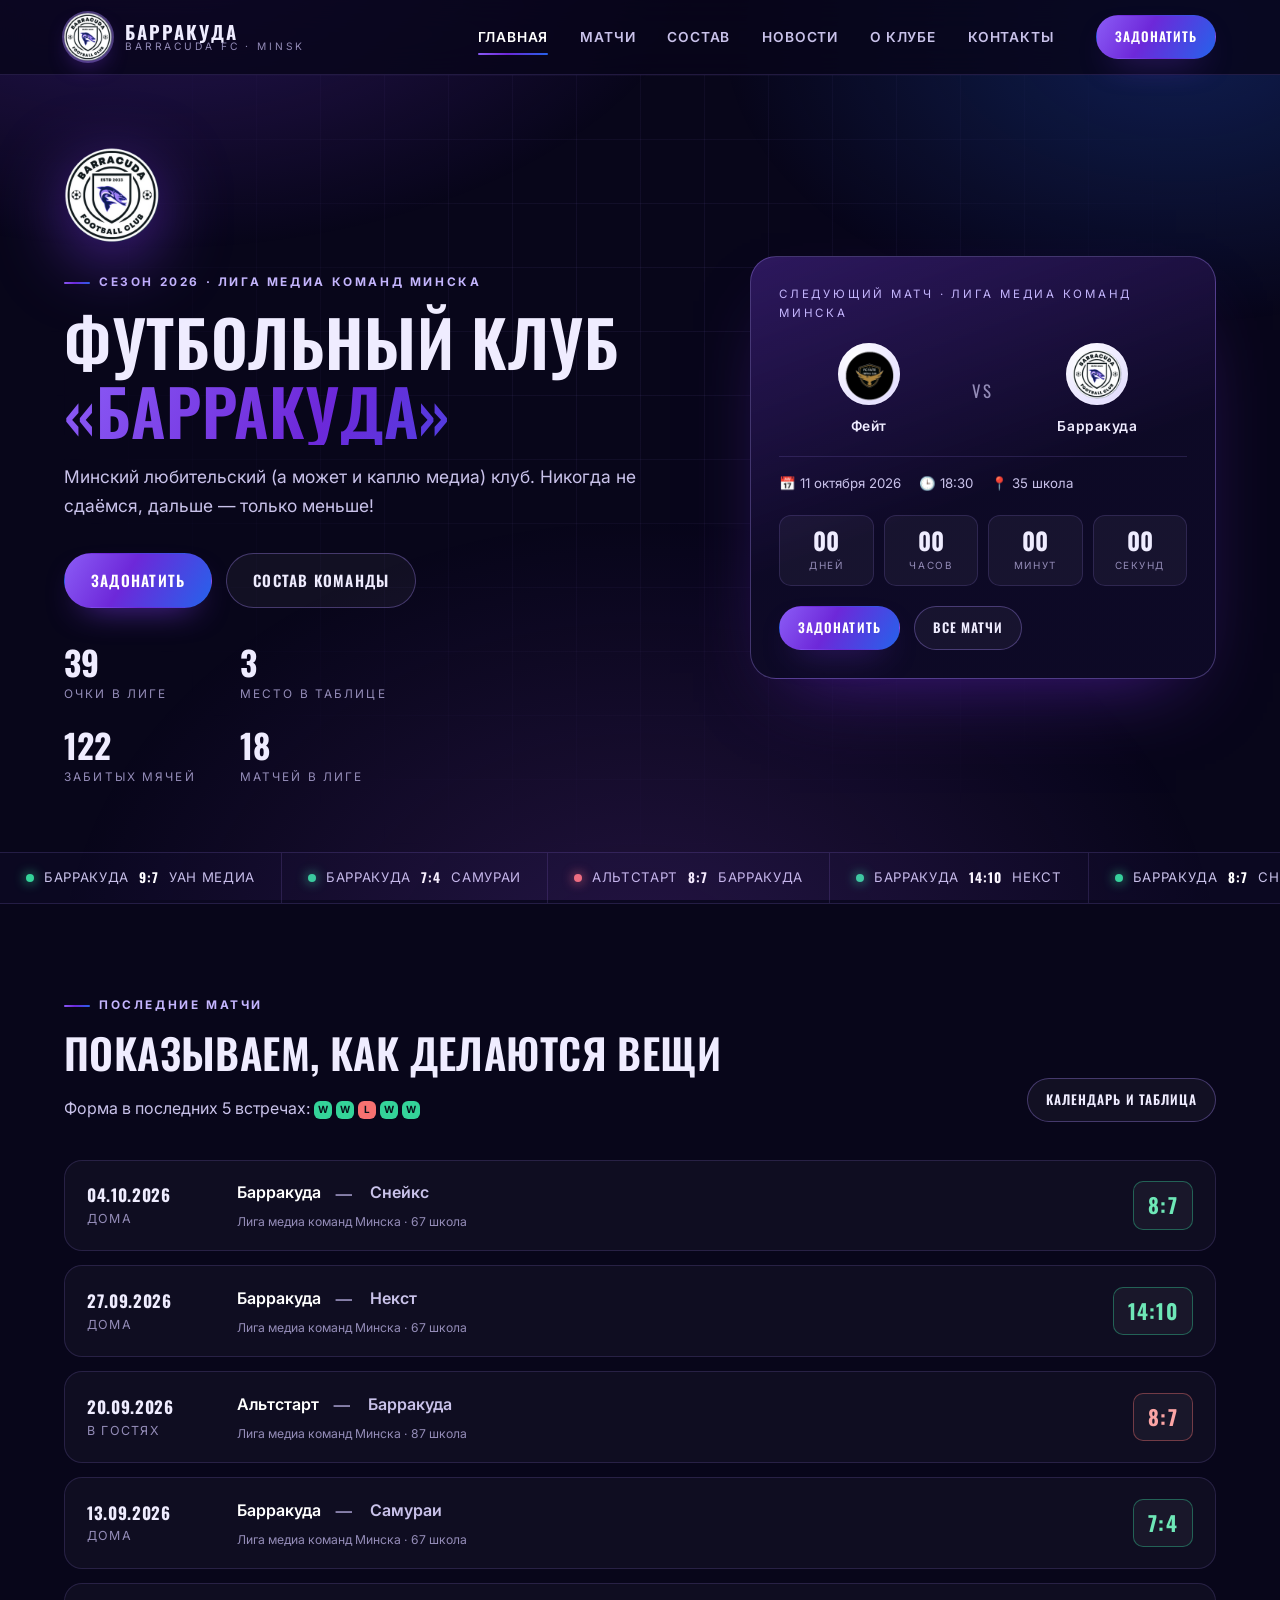
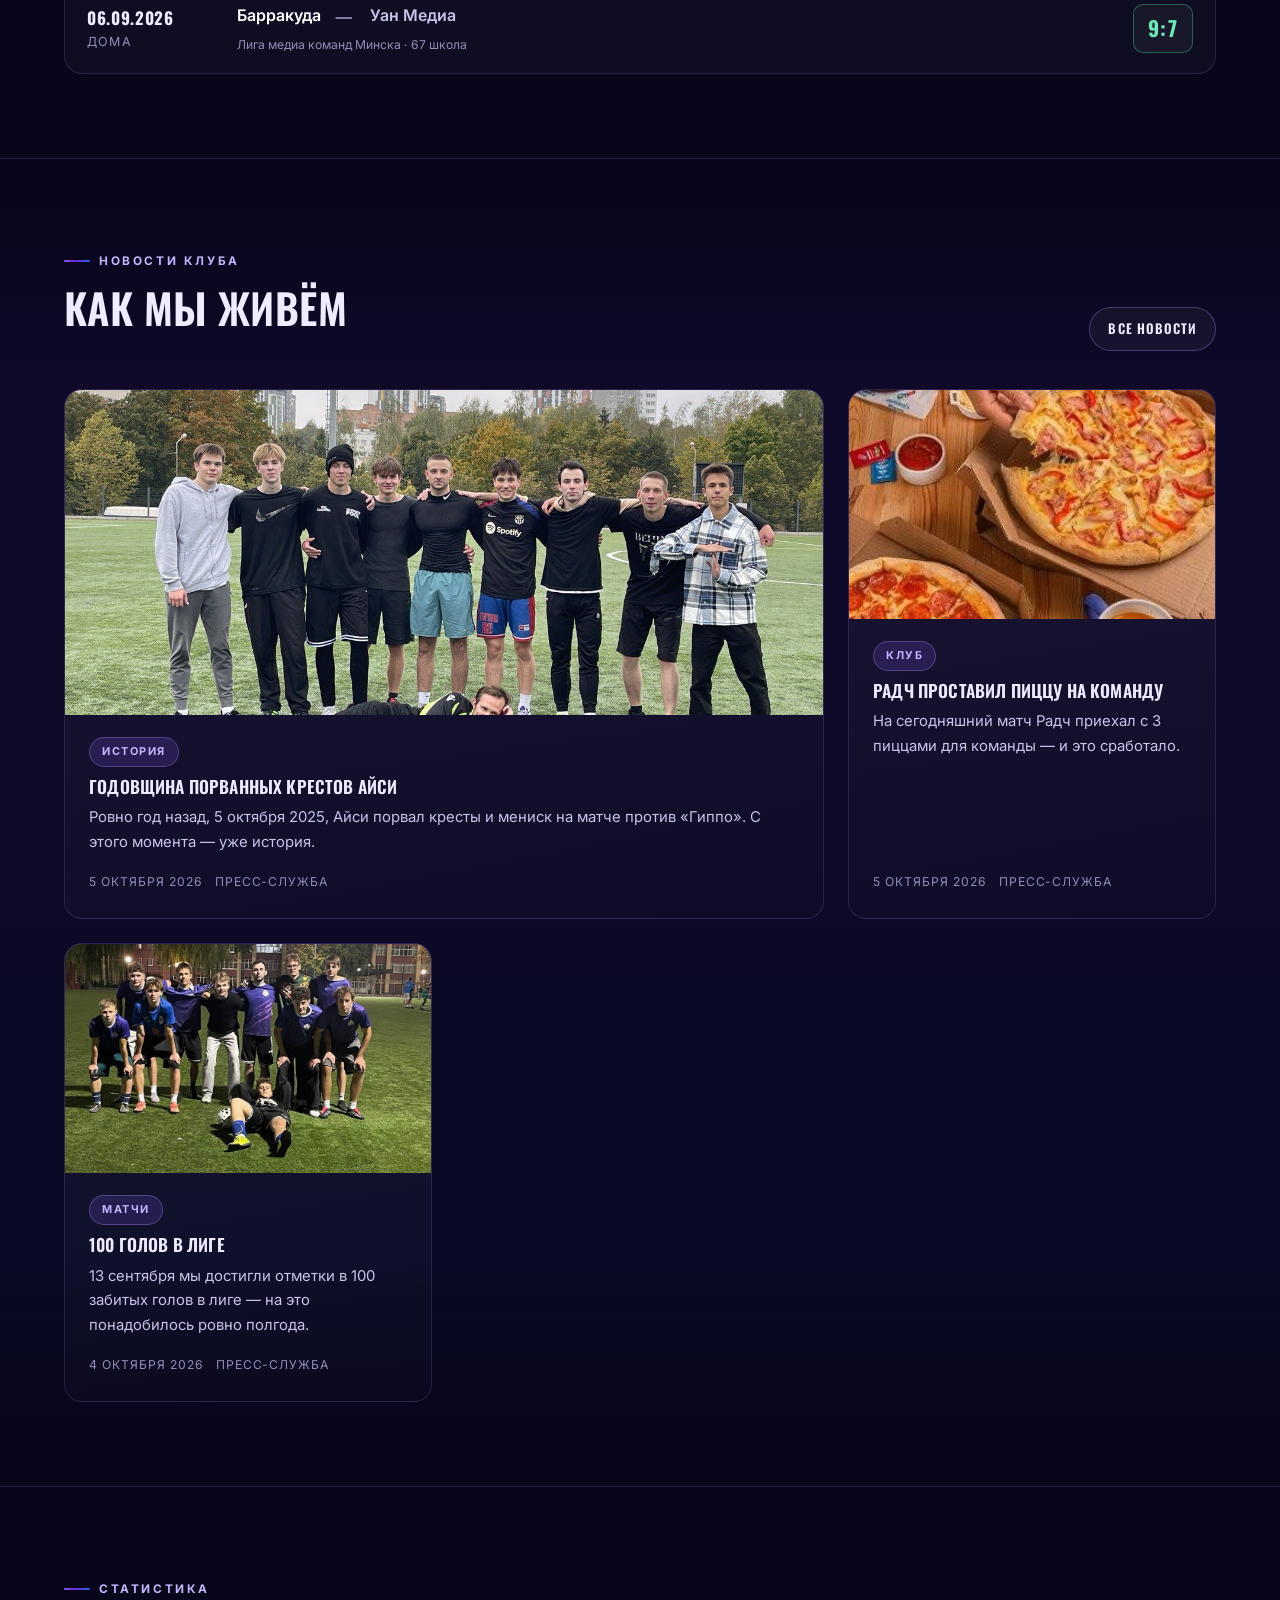
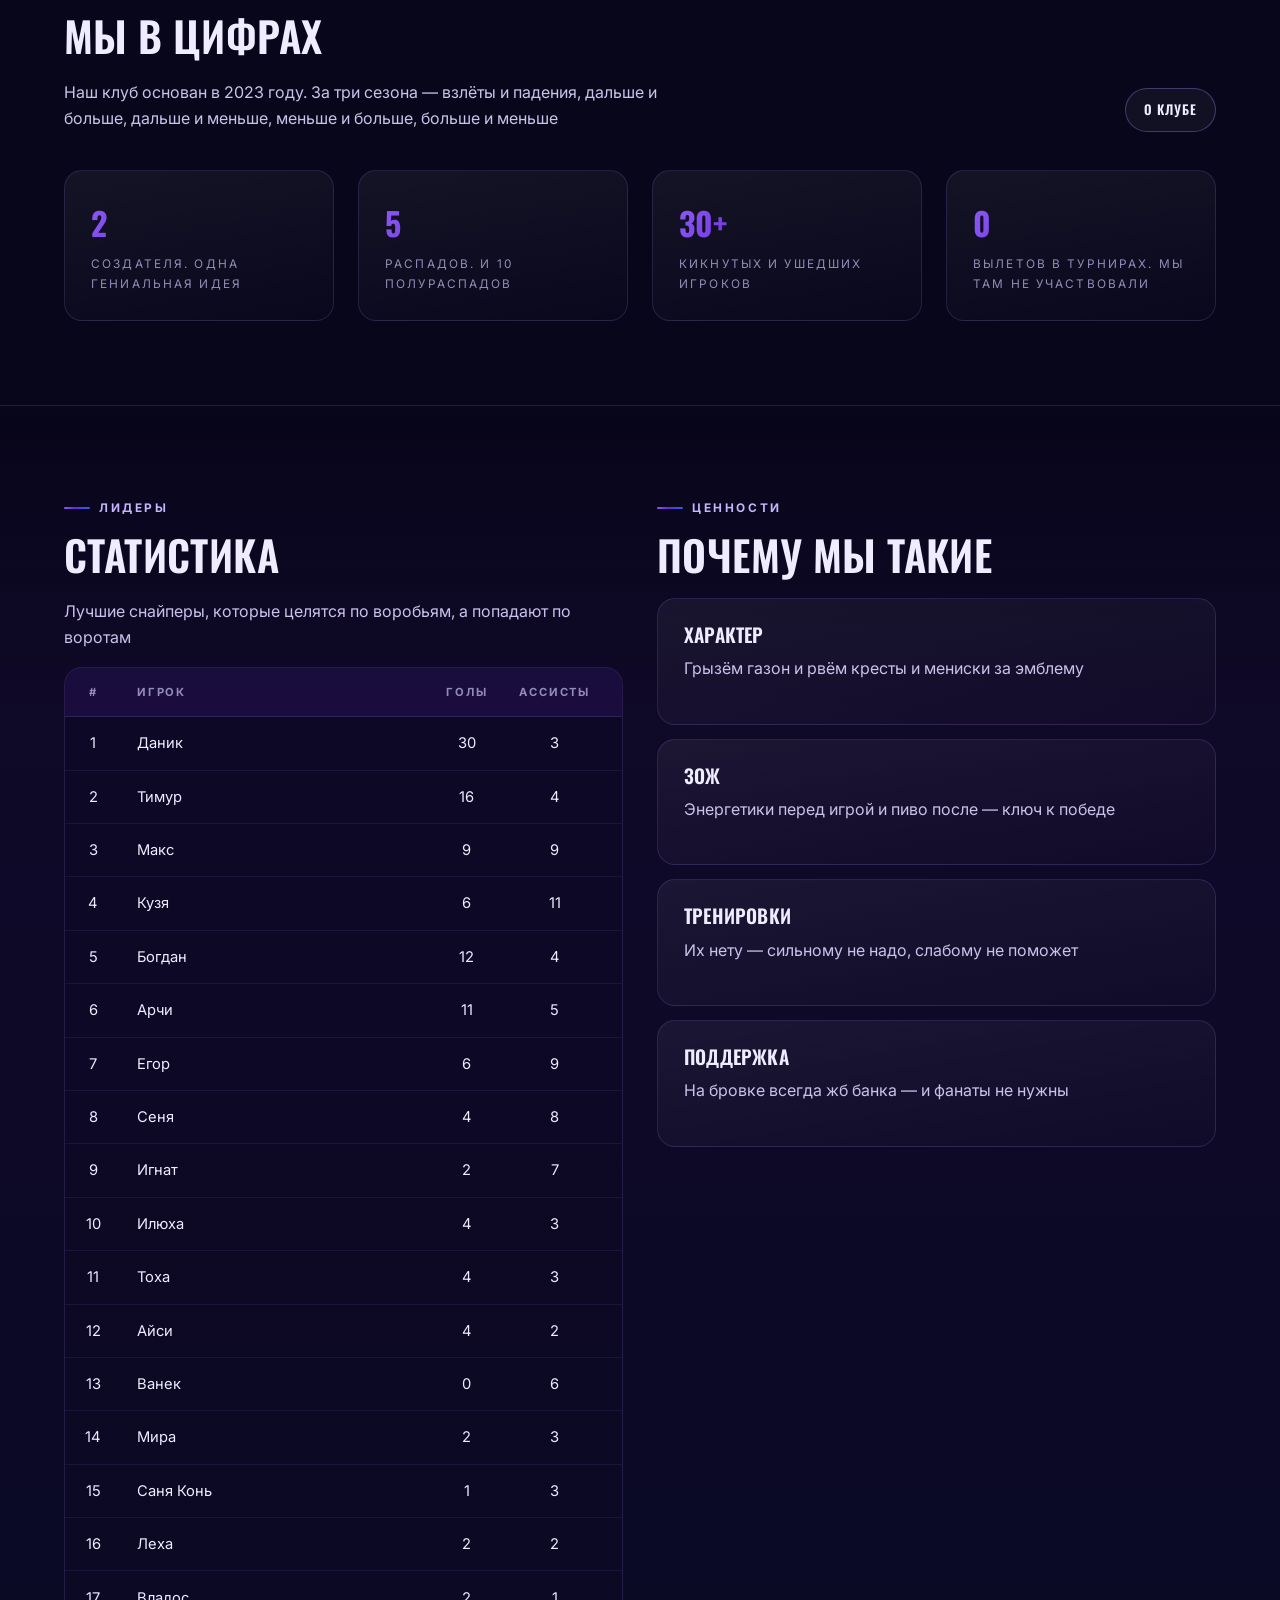
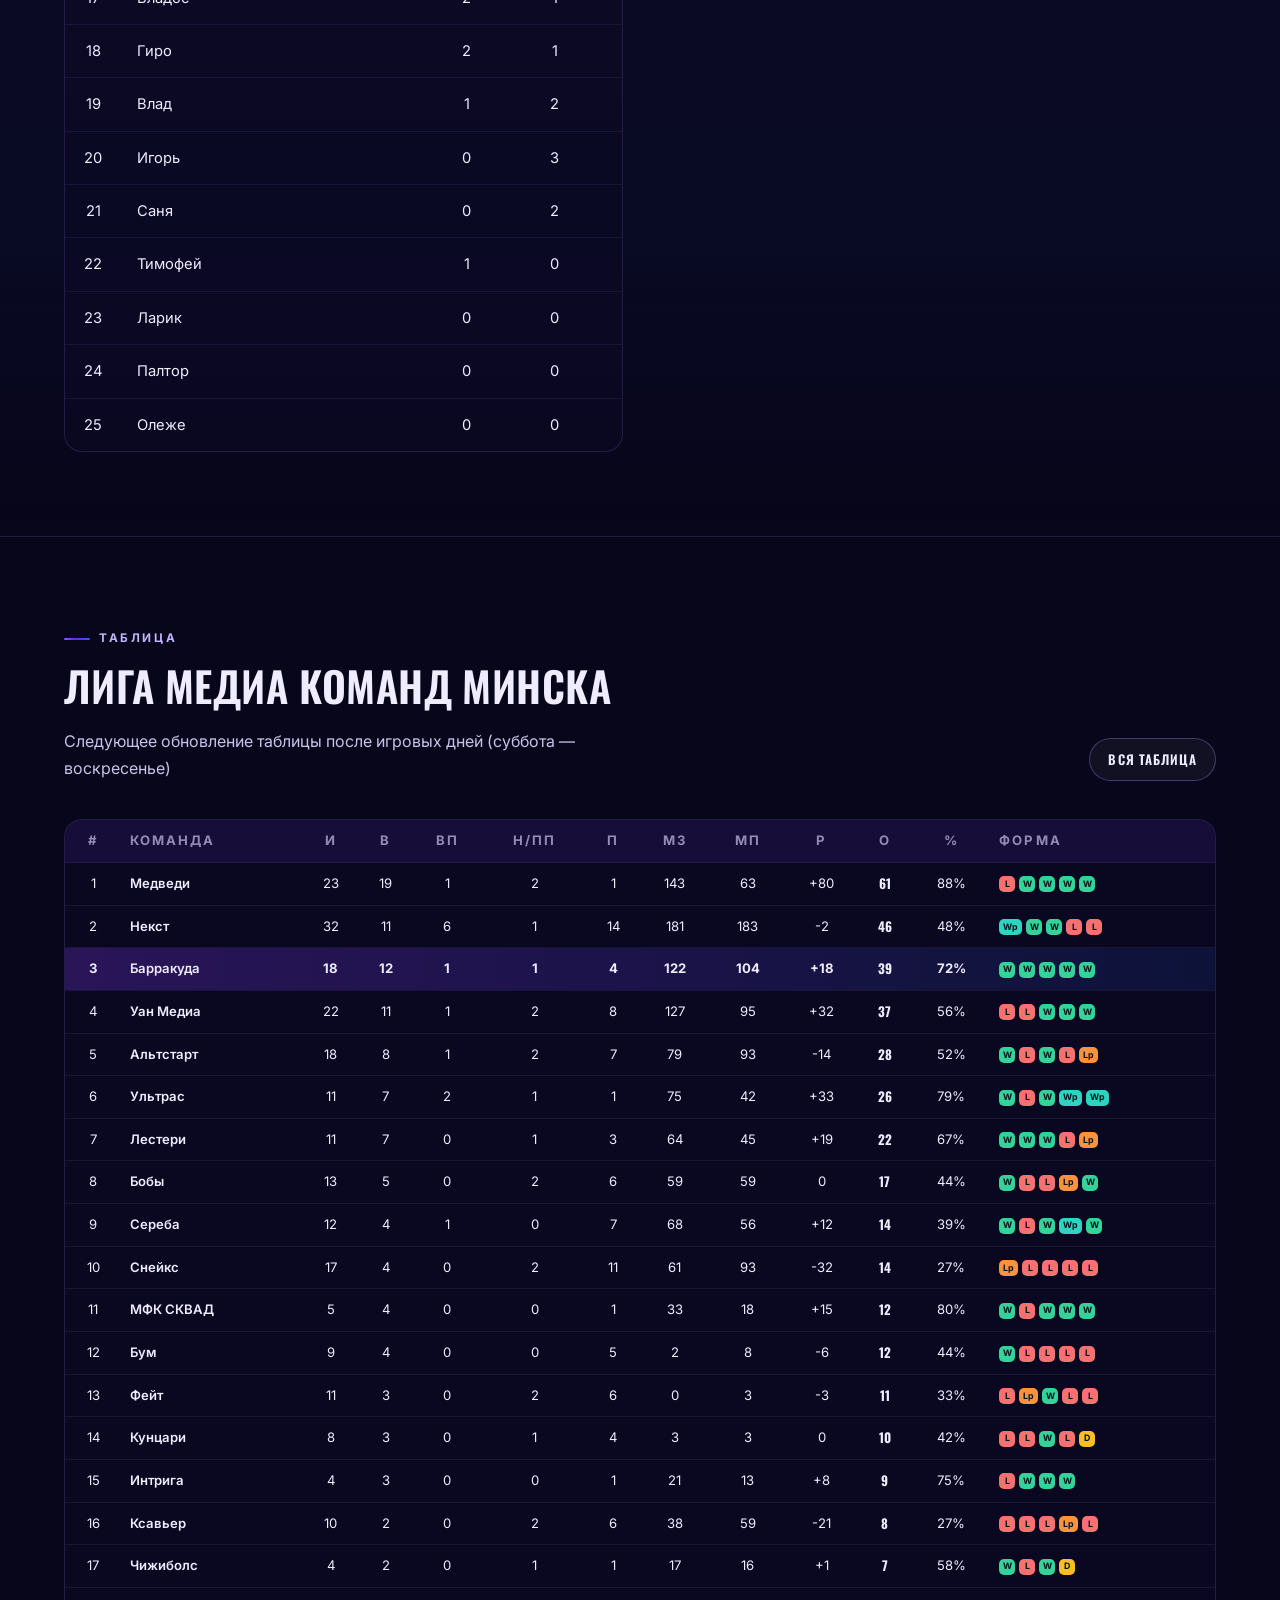
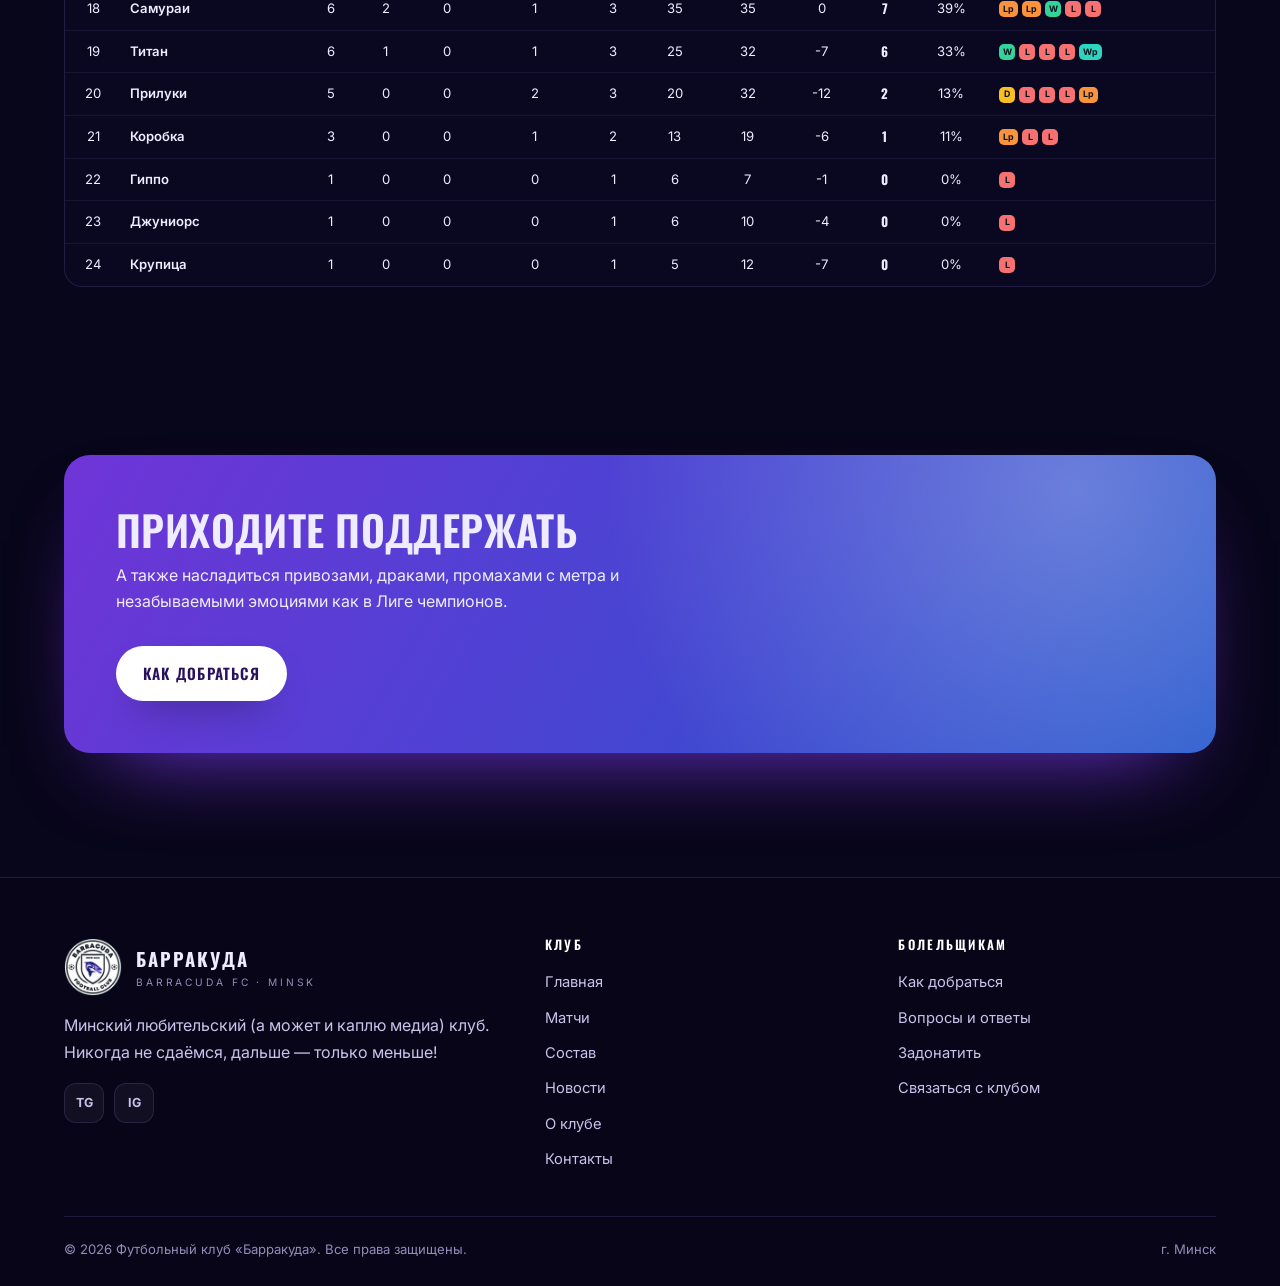
==== commit 032c0a7e: "Фото руководства в правильном порядке" ====
--- a/barracuda-fc/index.html
+++ b/barracuda-fc/index.html
@@ -17,7 +17,7 @@
 <link rel="preconnect" href="https://fonts.googleapis.com">
 <link rel="preconnect" href="https://fonts.gstatic.com" crossorigin>
 <link href="https://fonts.googleapis.com/css2?family=Inter:wght@400;500;600;700&family=Oswald:wght@400;500;600;700&display=swap" rel="stylesheet">
-<link rel="stylesheet" href="css/style.css">
+<link rel="stylesheet" href="css/style.css?v=dd5f92a3">
 <script type="application/ld+json">
 {
   "@context": "https://schema.org",
@@ -86,21 +86,21 @@
         <div class="match-card__label">Следующий матч · Лига медиа команд Минска</div>
         <div class="match-teams">
           <div class="team">
+            <span class="team-badge team-badge--light"><img src="assets/teams/fate.png" alt="Фейт"></span>
+            <span class="team-name">Фейт</span>
+          </div>
+          <span class="vs">VS</span>
+          <div class="team">
             <span class="team-badge team-badge--light"><img src="assets/logo.png" alt="Барракуда"></span>
             <span class="team-name">Барракуда</span>
           </div>
-          <span class="vs">VS</span>
-          <div class="team">
-            <span class="team-badge team-badge--unknown">?</span>
-            <span class="team-name">неизвестно</span>
-          </div>
         </div>
         <div class="match-meta">
           <span>📅 11 октября 2026</span>
-          <span>🕒 15:00</span>
-          <span>📍 67 школа</span>
-        </div>
-        <div class="countdown" data-countdown="2026-10-11T15:00">
+          <span>🕒 18:30</span>
+          <span>📍 35 школа</span>
+        </div>
+        <div class="countdown" data-countdown="2026-10-11T18:30">
           <div class="cd-item"><div class="cd-num" data-cd="d">00</div><div class="cd-label">дней</div></div>
           <div class="cd-item"><div class="cd-num" data-cd="h">00</div><div class="cd-label">часов</div></div>
           <div class="cd-item"><div class="cd-num" data-cd="m">00</div><div class="cd-label">минут</div></div>
@@ -121,7 +121,7 @@
         <div class="ticker-item ticker-item--loss"><span class="dot"></span>Альтстарт <b>8:7</b> Барракуда</div>
         <div class="ticker-item ticker-item--win"><span class="dot"></span>Барракуда <b>14:10</b> Некст</div>
         <div class="ticker-item ticker-item--win"><span class="dot"></span>Барракуда <b>8:7</b> Снейкс</div>
-        <div class="ticker-item"><span class="dot"></span>Следующий матч: Барракуда — неизвестно · 11 октября 2026 · 15:00</div>
+        <div class="ticker-item"><span class="dot"></span>Следующий матч: Фейт — Барракуда · 11 октября 2026 · 18:30</div>
   </div>
 </div>
 
@@ -893,8 +893,8 @@
         </div>
         <p>Минский любительский (а может и каплю медиа) клуб. Никогда не сдаёмся, дальше — только меньше!</p>
         <div class="socials">
-          <a href="https://t.me/fcbarracuda" title="Telegram" rel="noopener">TG</a>
-          <a href="https://www.instagram.com/barracudkafc/" title="Instagram" rel="noopener">IG</a>
+          <a href="https://t.me/fcbarracuda" title="Telegram" target="_blank" rel="noopener">TG</a>
+          <a href="https://www.instagram.com/barracudkafc/" title="Instagram" target="_blank" rel="noopener">IG</a>
         </div>
       </div>
       <div class="footer-col">
@@ -924,6 +924,6 @@
     </div>
   </div>
 </footer>
-<script src="js/main.js"></script>
+<script src="js/main.js?v=dd5f92a3"></script>
 </body>
 </html>
--- a/barracuda-fc/css/style.css
+++ b/barracuda-fc/css/style.css
@@ -536,7 +536,8 @@
 
 /* ---------- Staff / trophies ---------- */
 .staff-card { text-align: center; }
-.staff-avatar { width: 92px; height: 92px; margin: 0 auto 16px; border-radius: 50%; display: grid; place-items: center; font-family: var(--font-head); font-size: 1.7rem; font-weight: 700; background: var(--grad); box-shadow: 0 18px 36px -20px rgba(124, 58, 237, 0.95); }
+.staff-avatar { width: 92px; height: 92px; margin: 0 auto 16px; border-radius: 50%; overflow: hidden; display: grid; place-items: center; font-family: var(--font-head); font-size: 1.7rem; font-weight: 700; background: var(--grad); box-shadow: 0 18px 36px -20px rgba(124, 58, 237, 0.95); }
+.staff-avatar img { width: 100%; height: 100%; object-fit: cover; object-position: 50% 28%; }
 .staff-role { font-size: 0.76rem; letter-spacing: 0.14em; text-transform: uppercase; color: var(--violet-soft); }
 
 .trophy { display: flex; align-items: center; gap: 18px; }
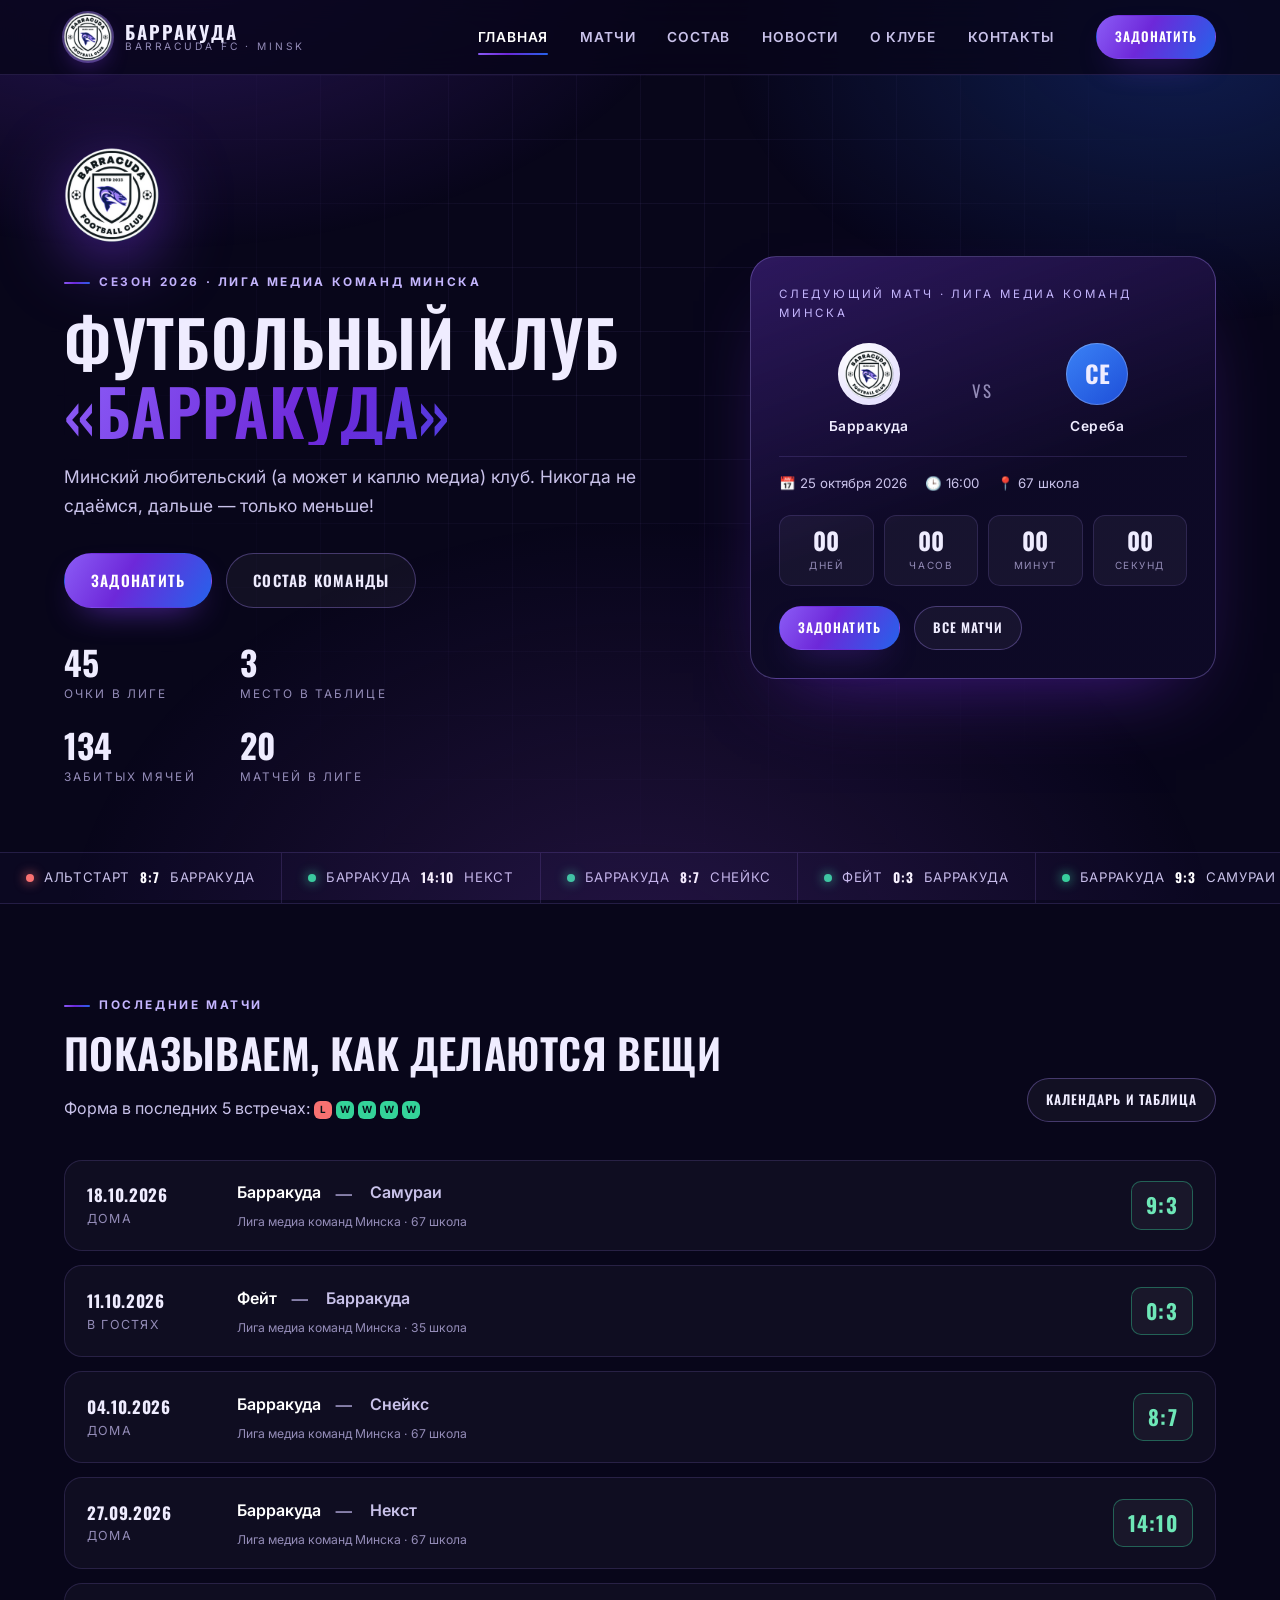
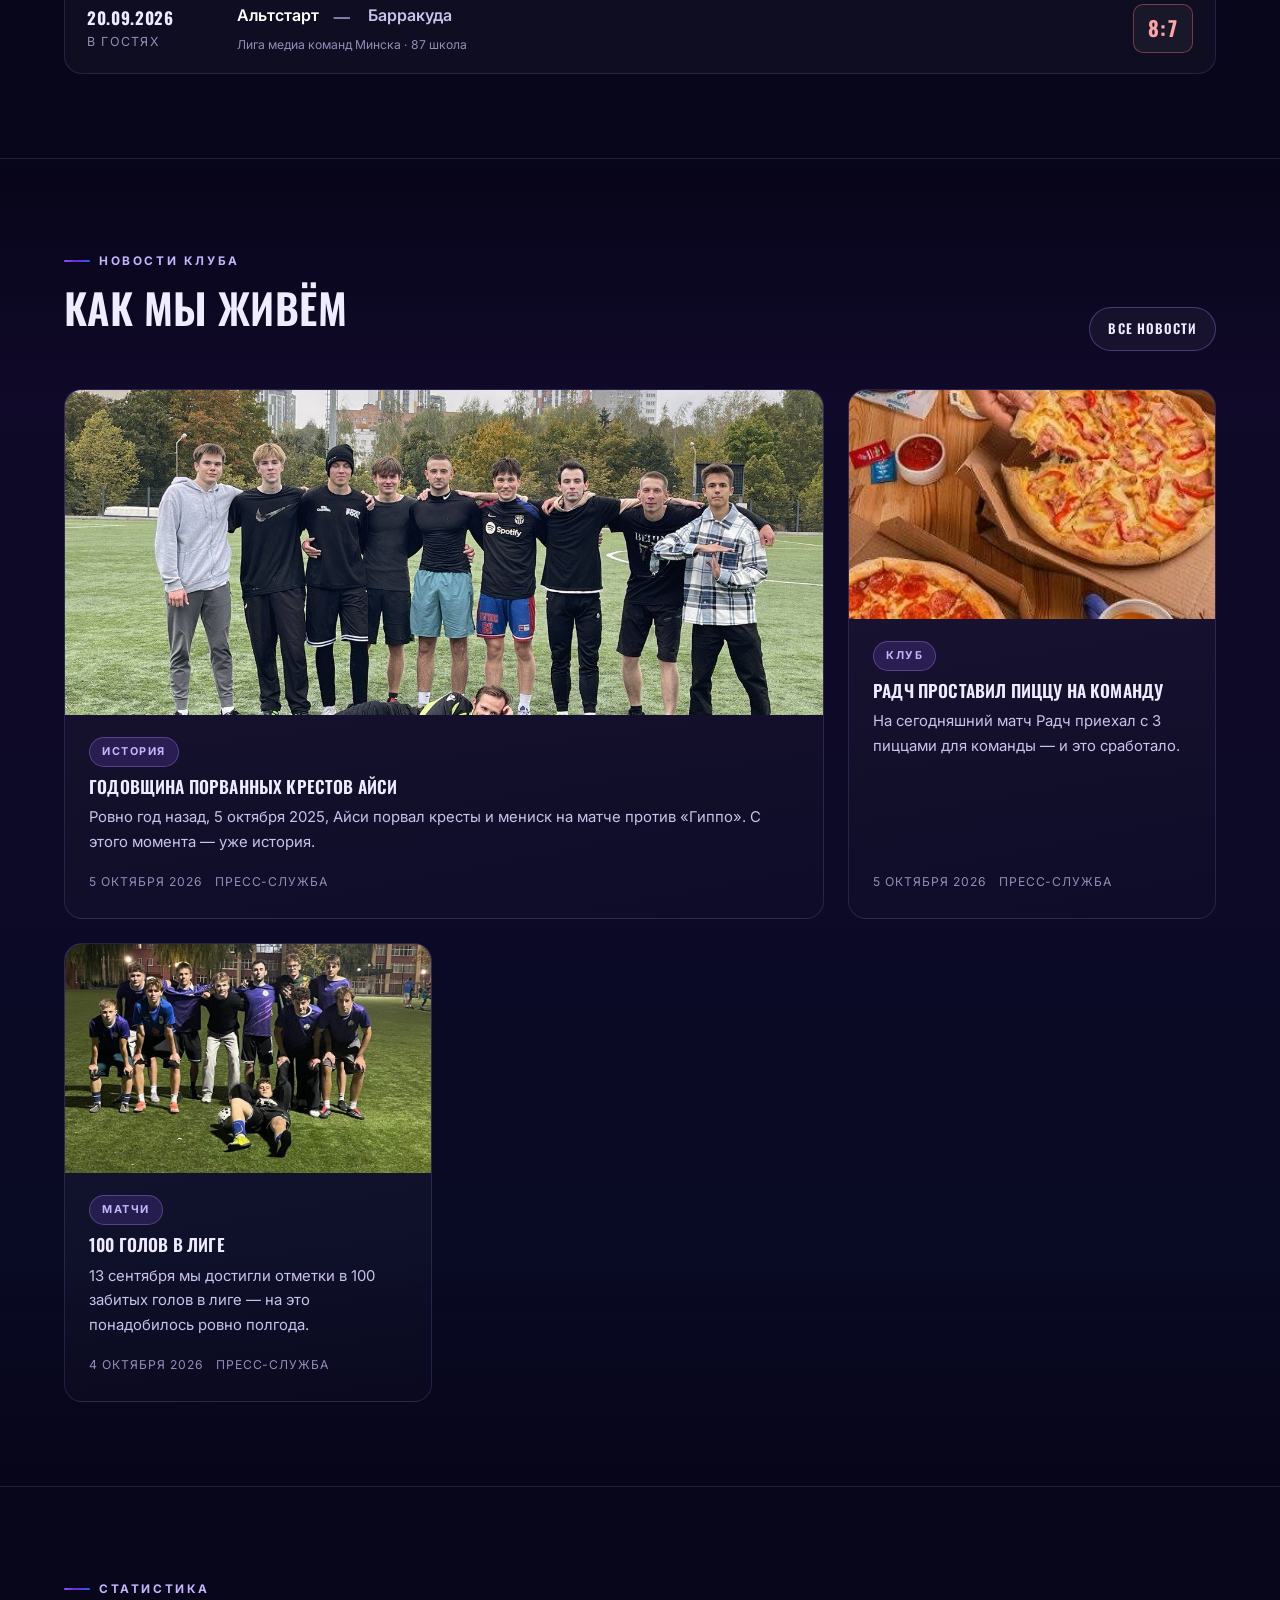
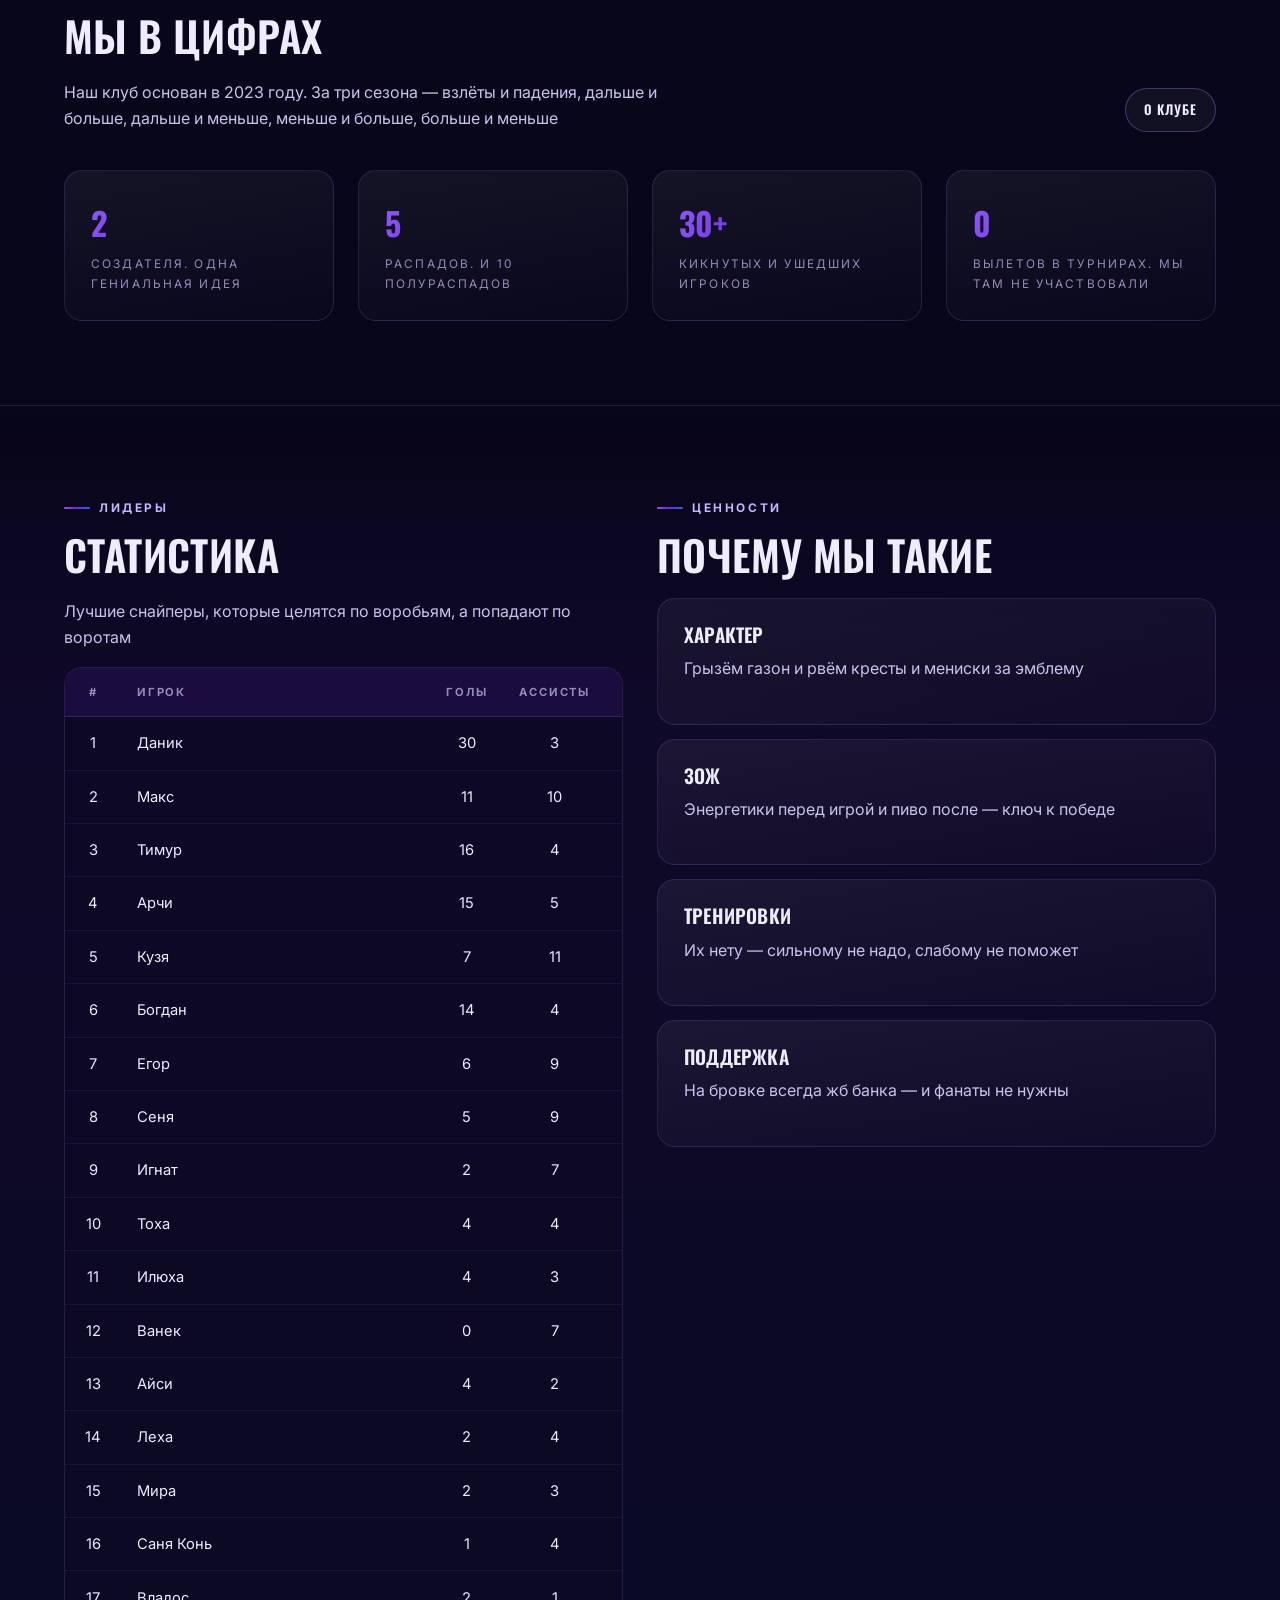
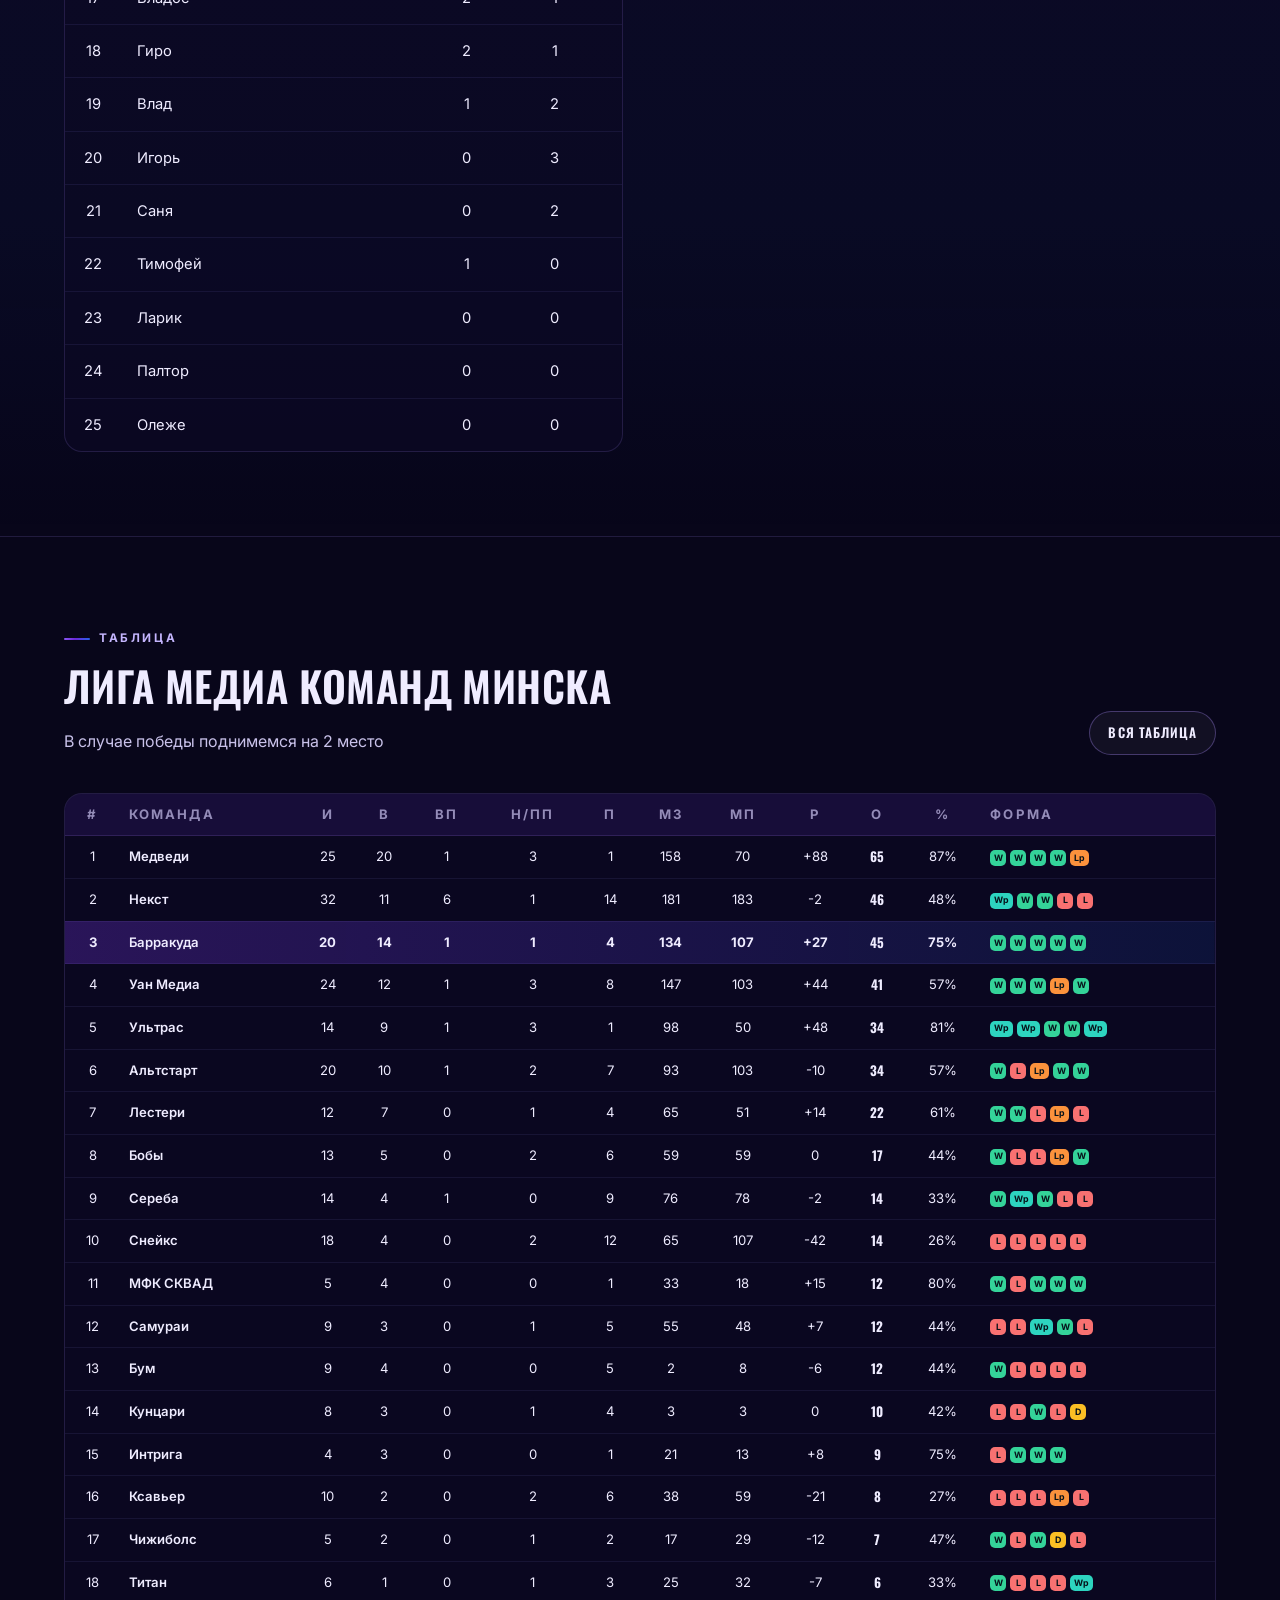
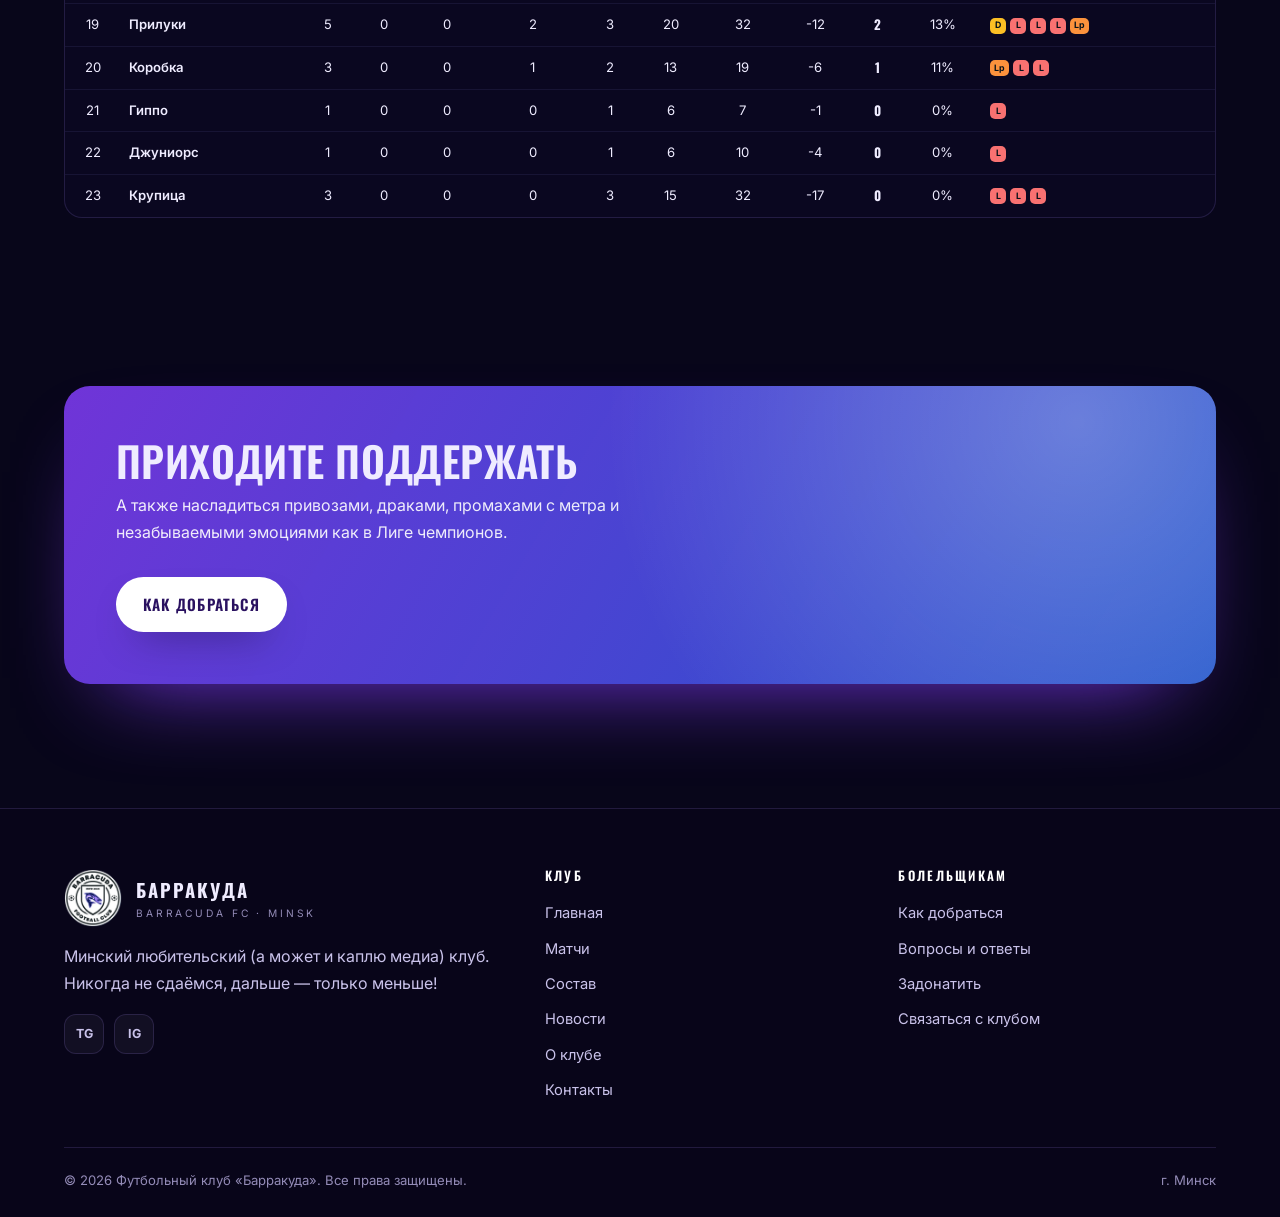
==== commit f7dbd62a: "Update matches (Feit 0:3, Samurai 9:3), player stats and league table 21.10.2026" ====
--- a/barracuda-fc/index.html
+++ b/barracuda-fc/index.html
@@ -76,31 +76,31 @@
         <a class="btn btn--ghost" href="squad.html">Состав команды</a>
       </div>
       <div class="hero-stats">
-        <div><div class="stat-num">39</div><div class="stat-label">Очки в лиге</div></div>
+        <div><div class="stat-num">45</div><div class="stat-label">Очки в лиге</div></div>
         <div><div class="stat-num">3</div><div class="stat-label">Место в таблице</div></div>
-        <div><div class="stat-num">122</div><div class="stat-label">Забитых мячей</div></div>
-        <div><div class="stat-num">18</div><div class="stat-label">Матчей в лиге</div></div>
+        <div><div class="stat-num">134</div><div class="stat-label">Забитых мячей</div></div>
+        <div><div class="stat-num">20</div><div class="stat-label">Матчей в лиге</div></div>
       </div>
     </div>
       <div class="match-card reveal">
         <div class="match-card__label">Следующий матч · Лига медиа команд Минска</div>
         <div class="match-teams">
           <div class="team">
-            <span class="team-badge team-badge--light"><img src="assets/teams/fate.png" alt="Фейт"></span>
-            <span class="team-name">Фейт</span>
+            <span class="team-badge team-badge--light"><img src="assets/logo.png" alt="Барракуда"></span>
+            <span class="team-name">Барракуда</span>
           </div>
           <span class="vs">VS</span>
           <div class="team">
-            <span class="team-badge team-badge--light"><img src="assets/logo.png" alt="Барракуда"></span>
-            <span class="team-name">Барракуда</span>
+            <span class="team-badge" style="background:linear-gradient(140deg,#3b82f6,#1d4ed8)">СЕ</span>
+            <span class="team-name">Сереба</span>
           </div>
         </div>
         <div class="match-meta">
-          <span>📅 11 октября 2026</span>
-          <span>🕒 18:30</span>
-          <span>📍 35 школа</span>
-        </div>
-        <div class="countdown" data-countdown="2026-10-11T18:30">
+          <span>📅 25 октября 2026</span>
+          <span>🕒 16:00</span>
+          <span>📍 67 школа</span>
+        </div>
+        <div class="countdown" data-countdown="2026-10-25T16:00">
           <div class="cd-item"><div class="cd-num" data-cd="d">00</div><div class="cd-label">дней</div></div>
           <div class="cd-item"><div class="cd-num" data-cd="h">00</div><div class="cd-label">часов</div></div>
           <div class="cd-item"><div class="cd-num" data-cd="m">00</div><div class="cd-label">минут</div></div>
@@ -116,12 +116,12 @@
 
 <div class="ticker">
   <div class="ticker-track" data-ticker>
-        <div class="ticker-item ticker-item--win"><span class="dot"></span>Барракуда <b>9:7</b> Уан Медиа</div>
-        <div class="ticker-item ticker-item--win"><span class="dot"></span>Барракуда <b>7:4</b> Самураи</div>
         <div class="ticker-item ticker-item--loss"><span class="dot"></span>Альтстарт <b>8:7</b> Барракуда</div>
         <div class="ticker-item ticker-item--win"><span class="dot"></span>Барракуда <b>14:10</b> Некст</div>
         <div class="ticker-item ticker-item--win"><span class="dot"></span>Барракуда <b>8:7</b> Снейкс</div>
-        <div class="ticker-item"><span class="dot"></span>Следующий матч: Фейт — Барракуда · 11 октября 2026 · 18:30</div>
+        <div class="ticker-item ticker-item--win"><span class="dot"></span>Фейт <b>0:3</b> Барракуда</div>
+        <div class="ticker-item ticker-item--win"><span class="dot"></span>Барракуда <b>9:3</b> Самураи</div>
+        <div class="ticker-item"><span class="dot"></span>Следующий матч: Барракуда — Сереба · 25 октября 2026 · 16:00</div>
   </div>
 </div>
 
@@ -131,11 +131,35 @@
       <div>
         <div class="eyebrow">Последние матчи</div>
         <h2>Показываем, как делаются вещи</h2>
-        <p>Форма в последних 5 встречах: <span class="form-dots"><span class="form-dot w" title="победа">W</span><span class="form-dot w" title="победа">W</span><span class="form-dot l" title="поражение">L</span><span class="form-dot w" title="победа">W</span><span class="form-dot w" title="победа">W</span></span></p>
+        <p>Форма в последних 5 встречах: <span class="form-dots"><span class="form-dot l" title="поражение">L</span><span class="form-dot w" title="победа">W</span><span class="form-dot w" title="победа">W</span><span class="form-dot w" title="победа">W</span><span class="form-dot w" title="победа">W</span></span></p>
       </div>
       <a class="btn btn--ghost btn--sm" href="matches.html">Календарь и таблица</a>
     </div>
     <div class="fixtures">
+        <div class="fixture reveal">
+          <div class="fixture-date"><b>18.10.2026</b>Дома</div>
+          <div>
+            <div class="fixture-teams">
+              <span class="home">Барракуда</span>
+              <span class="vs">—</span>
+              <span class="away">Самураи</span>
+            </div>
+            <div class="fixture-venue" style="margin-top:6px">Лига медиа команд Минска · 67 школа</div>
+          </div>
+          <div class="fixture-score w">9:3</div>
+        </div>
+        <div class="fixture reveal">
+          <div class="fixture-date"><b>11.10.2026</b>В гостях</div>
+          <div>
+            <div class="fixture-teams">
+              <span class="home">Фейт</span>
+              <span class="vs">—</span>
+              <span class="away">Барракуда</span>
+            </div>
+            <div class="fixture-venue" style="margin-top:6px">Лига медиа команд Минска · 35 школа</div>
+          </div>
+          <div class="fixture-score w">0:3</div>
+        </div>
         <div class="fixture reveal">
           <div class="fixture-date"><b>04.10.2026</b>Дома</div>
           <div>
@@ -171,30 +195,6 @@
             <div class="fixture-venue" style="margin-top:6px">Лига медиа команд Минска · 87 школа</div>
           </div>
           <div class="fixture-score l">8:7</div>
-        </div>
-        <div class="fixture reveal">
-          <div class="fixture-date"><b>13.09.2026</b>Дома</div>
-          <div>
-            <div class="fixture-teams">
-              <span class="home">Барракуда</span>
-              <span class="vs">—</span>
-              <span class="away">Самураи</span>
-            </div>
-            <div class="fixture-venue" style="margin-top:6px">Лига медиа команд Минска · 67 школа</div>
-          </div>
-          <div class="fixture-score w">7:4</div>
-        </div>
-        <div class="fixture reveal">
-          <div class="fixture-date"><b>06.09.2026</b>Дома</div>
-          <div>
-            <div class="fixture-teams">
-              <span class="home">Барракуда</span>
-              <span class="vs">—</span>
-              <span class="away">Уан Медиа</span>
-            </div>
-            <div class="fixture-venue" style="margin-top:6px">Лига медиа команд Минска · 67 школа</div>
-          </div>
-          <div class="fixture-score w">9:7</div>
         </div>
     </div>
   </div>
@@ -287,38 +287,38 @@
           </tr>
           <tr>
             <td class="num">2</td>
+            <td>Макс</td>
+            <td class="num">11</td>
+            <td class="num">10</td>
+            <td class="num pts">21</td>
+          </tr>
+          <tr>
+            <td class="num">3</td>
             <td>Тимур</td>
             <td class="num">16</td>
             <td class="num">4</td>
             <td class="num pts">20</td>
           </tr>
           <tr>
-            <td class="num">3</td>
-            <td>Макс</td>
-            <td class="num">9</td>
-            <td class="num">9</td>
+            <td class="num">4</td>
+            <td>Арчи</td>
+            <td class="num">15</td>
+            <td class="num">5</td>
+            <td class="num pts">20</td>
+          </tr>
+          <tr>
+            <td class="num">5</td>
+            <td>Кузя</td>
+            <td class="num">7</td>
+            <td class="num">11</td>
             <td class="num pts">18</td>
           </tr>
           <tr>
-            <td class="num">4</td>
-            <td>Кузя</td>
             <td class="num">6</td>
-            <td class="num">11</td>
-            <td class="num pts">17</td>
-          </tr>
-          <tr>
-            <td class="num">5</td>
             <td>Богдан</td>
-            <td class="num">12</td>
-            <td class="num">4</td>
-            <td class="num pts">16</td>
-          </tr>
-          <tr>
-            <td class="num">6</td>
-            <td>Арчи</td>
-            <td class="num">11</td>
-            <td class="num">5</td>
-            <td class="num pts">16</td>
+            <td class="num">14</td>
+            <td class="num">4</td>
+            <td class="num pts">18</td>
           </tr>
           <tr>
             <td class="num">7</td>
@@ -330,9 +330,9 @@
           <tr>
             <td class="num">8</td>
             <td>Сеня</td>
-            <td class="num">4</td>
-            <td class="num">8</td>
-            <td class="num pts">12</td>
+            <td class="num">5</td>
+            <td class="num">9</td>
+            <td class="num pts">14</td>
           </tr>
           <tr>
             <td class="num">9</td>
@@ -343,52 +343,52 @@
           </tr>
           <tr>
             <td class="num">10</td>
+            <td>Тоха</td>
+            <td class="num">4</td>
+            <td class="num">4</td>
+            <td class="num pts">8</td>
+          </tr>
+          <tr>
+            <td class="num">11</td>
             <td>Илюха</td>
             <td class="num">4</td>
             <td class="num">3</td>
             <td class="num pts">7</td>
           </tr>
           <tr>
-            <td class="num">11</td>
-            <td>Тоха</td>
-            <td class="num">4</td>
-            <td class="num">3</td>
+            <td class="num">12</td>
+            <td>Ванек</td>
+            <td class="num">0</td>
+            <td class="num">7</td>
             <td class="num pts">7</td>
           </tr>
           <tr>
-            <td class="num">12</td>
+            <td class="num">13</td>
             <td>Айси</td>
             <td class="num">4</td>
             <td class="num">2</td>
             <td class="num pts">6</td>
           </tr>
           <tr>
-            <td class="num">13</td>
-            <td>Ванек</td>
-            <td class="num">0</td>
-            <td class="num">6</td>
+            <td class="num">14</td>
+            <td>Леха</td>
+            <td class="num">2</td>
+            <td class="num">4</td>
             <td class="num pts">6</td>
           </tr>
           <tr>
-            <td class="num">14</td>
+            <td class="num">15</td>
             <td>Мира</td>
             <td class="num">2</td>
             <td class="num">3</td>
             <td class="num pts">5</td>
           </tr>
           <tr>
-            <td class="num">15</td>
+            <td class="num">16</td>
             <td>Саня Конь</td>
             <td class="num">1</td>
-            <td class="num">3</td>
-            <td class="num pts">4</td>
-          </tr>
-          <tr>
-            <td class="num">16</td>
-            <td>Леха</td>
-            <td class="num">2</td>
-            <td class="num">2</td>
-            <td class="num pts">4</td>
+            <td class="num">4</td>
+            <td class="num pts">5</td>
           </tr>
           <tr>
             <td class="num">17</td>
@@ -477,7 +477,7 @@
       <div>
         <div class="eyebrow">Таблица</div>
         <h2>Лига медиа команд Минска</h2>
-        <p>Следующее обновление таблицы после игровых дней (суббота — воскресенье)</p>
+        <p>В случае победы поднимемся на 2 место</p>
       </div>
       <a class="btn btn--ghost btn--sm" href="matches.html#table">Вся таблица</a>
     </div>
@@ -504,17 +504,17 @@
           <tr>
             <td class="num">1</td>
             <td class="team-cell">Медведи</td>
-            <td class="num">23</td>
-            <td class="num">19</td>
-            <td class="num">1</td>
-            <td class="num">2</td>
-            <td class="num">1</td>
-            <td class="num">143</td>
-            <td class="num">63</td>
-            <td class="num">+80</td>
-            <td class="num pts">61</td>
-            <td class="num">88%</td>
-            <td><span class="form-dots form-dots--sm"><span class="form-dot l" title="поражение">L</span><span class="form-dot w" title="победа">W</span><span class="form-dot w" title="победа">W</span><span class="form-dot w" title="победа">W</span><span class="form-dot w" title="победа">W</span></span></td>
+            <td class="num">25</td>
+            <td class="num">20</td>
+            <td class="num">1</td>
+            <td class="num">3</td>
+            <td class="num">1</td>
+            <td class="num">158</td>
+            <td class="num">70</td>
+            <td class="num">+88</td>
+            <td class="num pts">65</td>
+            <td class="num">87%</td>
+            <td><span class="form-dots form-dots--sm"><span class="form-dot w" title="победа">W</span><span class="form-dot w" title="победа">W</span><span class="form-dot w" title="победа">W</span><span class="form-dot w" title="победа">W</span><span class="form-dot lp" title="поражение по пенальти">Lp</span></span></td>
           </tr>
           <tr>
             <td class="num">2</td>
@@ -534,77 +534,77 @@
           <tr class="is-club">
             <td class="num">3</td>
             <td class="team-cell">Барракуда</td>
-            <td class="num">18</td>
+            <td class="num">20</td>
+            <td class="num">14</td>
+            <td class="num">1</td>
+            <td class="num">1</td>
+            <td class="num">4</td>
+            <td class="num">134</td>
+            <td class="num">107</td>
+            <td class="num">+27</td>
+            <td class="num pts">45</td>
+            <td class="num">75%</td>
+            <td><span class="form-dots form-dots--sm"><span class="form-dot w" title="победа">W</span><span class="form-dot w" title="победа">W</span><span class="form-dot w" title="победа">W</span><span class="form-dot w" title="победа">W</span><span class="form-dot w" title="победа">W</span></span></td>
+          </tr>
+          <tr>
+            <td class="num">4</td>
+            <td class="team-cell">Уан Медиа</td>
+            <td class="num">24</td>
             <td class="num">12</td>
             <td class="num">1</td>
-            <td class="num">1</td>
-            <td class="num">4</td>
-            <td class="num">122</td>
-            <td class="num">104</td>
-            <td class="num">+18</td>
-            <td class="num pts">39</td>
-            <td class="num">72%</td>
-            <td><span class="form-dots form-dots--sm"><span class="form-dot w" title="победа">W</span><span class="form-dot w" title="победа">W</span><span class="form-dot w" title="победа">W</span><span class="form-dot w" title="победа">W</span><span class="form-dot w" title="победа">W</span></span></td>
-          </tr>
-          <tr>
-            <td class="num">4</td>
-            <td class="team-cell">Уан Медиа</td>
-            <td class="num">22</td>
-            <td class="num">11</td>
-            <td class="num">1</td>
-            <td class="num">2</td>
+            <td class="num">3</td>
             <td class="num">8</td>
-            <td class="num">127</td>
-            <td class="num">95</td>
-            <td class="num">+32</td>
-            <td class="num pts">37</td>
-            <td class="num">56%</td>
-            <td><span class="form-dots form-dots--sm"><span class="form-dot l" title="поражение">L</span><span class="form-dot l" title="поражение">L</span><span class="form-dot w" title="победа">W</span><span class="form-dot w" title="победа">W</span><span class="form-dot w" title="победа">W</span></span></td>
+            <td class="num">147</td>
+            <td class="num">103</td>
+            <td class="num">+44</td>
+            <td class="num pts">41</td>
+            <td class="num">57%</td>
+            <td><span class="form-dots form-dots--sm"><span class="form-dot w" title="победа">W</span><span class="form-dot w" title="победа">W</span><span class="form-dot w" title="победа">W</span><span class="form-dot lp" title="поражение по пенальти">Lp</span><span class="form-dot w" title="победа">W</span></span></td>
           </tr>
           <tr>
             <td class="num">5</td>
+            <td class="team-cell">Ультрас</td>
+            <td class="num">14</td>
+            <td class="num">9</td>
+            <td class="num">1</td>
+            <td class="num">3</td>
+            <td class="num">1</td>
+            <td class="num">98</td>
+            <td class="num">50</td>
+            <td class="num">+48</td>
+            <td class="num pts">34</td>
+            <td class="num">81%</td>
+            <td><span class="form-dots form-dots--sm"><span class="form-dot wp" title="победа по пенальти">Wp</span><span class="form-dot wp" title="победа по пенальти">Wp</span><span class="form-dot w" title="победа">W</span><span class="form-dot w" title="победа">W</span><span class="form-dot wp" title="победа по пенальти">Wp</span></span></td>
+          </tr>
+          <tr>
+            <td class="num">6</td>
             <td class="team-cell">Альтстарт</td>
-            <td class="num">18</td>
-            <td class="num">8</td>
+            <td class="num">20</td>
+            <td class="num">10</td>
             <td class="num">1</td>
             <td class="num">2</td>
             <td class="num">7</td>
-            <td class="num">79</td>
             <td class="num">93</td>
-            <td class="num">-14</td>
-            <td class="num pts">28</td>
-            <td class="num">52%</td>
-            <td><span class="form-dots form-dots--sm"><span class="form-dot w" title="победа">W</span><span class="form-dot l" title="поражение">L</span><span class="form-dot w" title="победа">W</span><span class="form-dot l" title="поражение">L</span><span class="form-dot lp" title="поражение по пенальти">Lp</span></span></td>
-          </tr>
-          <tr>
-            <td class="num">6</td>
-            <td class="team-cell">Ультрас</td>
-            <td class="num">11</td>
-            <td class="num">7</td>
-            <td class="num">2</td>
-            <td class="num">1</td>
-            <td class="num">1</td>
-            <td class="num">75</td>
-            <td class="num">42</td>
-            <td class="num">+33</td>
-            <td class="num pts">26</td>
-            <td class="num">79%</td>
-            <td><span class="form-dots form-dots--sm"><span class="form-dot w" title="победа">W</span><span class="form-dot l" title="поражение">L</span><span class="form-dot w" title="победа">W</span><span class="form-dot wp" title="победа по пенальти">Wp</span><span class="form-dot wp" title="победа по пенальти">Wp</span></span></td>
+            <td class="num">103</td>
+            <td class="num">-10</td>
+            <td class="num pts">34</td>
+            <td class="num">57%</td>
+            <td><span class="form-dots form-dots--sm"><span class="form-dot w" title="победа">W</span><span class="form-dot l" title="поражение">L</span><span class="form-dot lp" title="поражение по пенальти">Lp</span><span class="form-dot w" title="победа">W</span><span class="form-dot w" title="победа">W</span></span></td>
           </tr>
           <tr>
             <td class="num">7</td>
             <td class="team-cell">Лестери</td>
-            <td class="num">11</td>
+            <td class="num">12</td>
             <td class="num">7</td>
             <td class="num">0</td>
             <td class="num">1</td>
-            <td class="num">3</td>
-            <td class="num">64</td>
-            <td class="num">45</td>
-            <td class="num">+19</td>
+            <td class="num">4</td>
+            <td class="num">65</td>
+            <td class="num">51</td>
+            <td class="num">+14</td>
             <td class="num pts">22</td>
-            <td class="num">67%</td>
-            <td><span class="form-dots form-dots--sm"><span class="form-dot w" title="победа">W</span><span class="form-dot w" title="победа">W</span><span class="form-dot w" title="победа">W</span><span class="form-dot l" title="поражение">L</span><span class="form-dot lp" title="поражение по пенальти">Lp</span></span></td>
+            <td class="num">61%</td>
+            <td><span class="form-dots form-dots--sm"><span class="form-dot w" title="победа">W</span><span class="form-dot w" title="победа">W</span><span class="form-dot l" title="поражение">L</span><span class="form-dot lp" title="поражение по пенальти">Lp</span><span class="form-dot l" title="поражение">L</span></span></td>
           </tr>
           <tr>
             <td class="num">8</td>
@@ -624,32 +624,32 @@
           <tr>
             <td class="num">9</td>
             <td class="team-cell">Сереба</td>
-            <td class="num">12</td>
-            <td class="num">4</td>
-            <td class="num">1</td>
-            <td class="num">0</td>
-            <td class="num">7</td>
-            <td class="num">68</td>
-            <td class="num">56</td>
-            <td class="num">+12</td>
+            <td class="num">14</td>
+            <td class="num">4</td>
+            <td class="num">1</td>
+            <td class="num">0</td>
+            <td class="num">9</td>
+            <td class="num">76</td>
+            <td class="num">78</td>
+            <td class="num">-2</td>
             <td class="num pts">14</td>
-            <td class="num">39%</td>
-            <td><span class="form-dots form-dots--sm"><span class="form-dot w" title="победа">W</span><span class="form-dot l" title="поражение">L</span><span class="form-dot w" title="победа">W</span><span class="form-dot wp" title="победа по пенальти">Wp</span><span class="form-dot w" title="победа">W</span></span></td>
+            <td class="num">33%</td>
+            <td><span class="form-dots form-dots--sm"><span class="form-dot w" title="победа">W</span><span class="form-dot wp" title="победа по пенальти">Wp</span><span class="form-dot w" title="победа">W</span><span class="form-dot l" title="поражение">L</span><span class="form-dot l" title="поражение">L</span></span></td>
           </tr>
           <tr>
             <td class="num">10</td>
             <td class="team-cell">Снейкс</td>
-            <td class="num">17</td>
-            <td class="num">4</td>
-            <td class="num">0</td>
-            <td class="num">2</td>
-            <td class="num">11</td>
-            <td class="num">61</td>
-            <td class="num">93</td>
-            <td class="num">-32</td>
+            <td class="num">18</td>
+            <td class="num">4</td>
+            <td class="num">0</td>
+            <td class="num">2</td>
+            <td class="num">12</td>
+            <td class="num">65</td>
+            <td class="num">107</td>
+            <td class="num">-42</td>
             <td class="num pts">14</td>
-            <td class="num">27%</td>
-            <td><span class="form-dots form-dots--sm"><span class="form-dot lp" title="поражение по пенальти">Lp</span><span class="form-dot l" title="поражение">L</span><span class="form-dot l" title="поражение">L</span><span class="form-dot l" title="поражение">L</span><span class="form-dot l" title="поражение">L</span></span></td>
+            <td class="num">26%</td>
+            <td><span class="form-dots form-dots--sm"><span class="form-dot l" title="поражение">L</span><span class="form-dot l" title="поражение">L</span><span class="form-dot l" title="поражение">L</span><span class="form-dot l" title="поражение">L</span><span class="form-dot l" title="поражение">L</span></span></td>
           </tr>
           <tr>
             <td class="num">11</td>
@@ -668,6 +668,21 @@
           </tr>
           <tr>
             <td class="num">12</td>
+            <td class="team-cell">Самураи</td>
+            <td class="num">9</td>
+            <td class="num">3</td>
+            <td class="num">0</td>
+            <td class="num">1</td>
+            <td class="num">5</td>
+            <td class="num">55</td>
+            <td class="num">48</td>
+            <td class="num">+7</td>
+            <td class="num pts">12</td>
+            <td class="num">44%</td>
+            <td><span class="form-dots form-dots--sm"><span class="form-dot l" title="поражение">L</span><span class="form-dot l" title="поражение">L</span><span class="form-dot wp" title="победа по пенальти">Wp</span><span class="form-dot w" title="победа">W</span><span class="form-dot l" title="поражение">L</span></span></td>
+          </tr>
+          <tr>
+            <td class="num">13</td>
             <td class="team-cell">Бум</td>
             <td class="num">9</td>
             <td class="num">4</td>
@@ -680,21 +695,6 @@
             <td class="num pts">12</td>
             <td class="num">44%</td>
             <td><span class="form-dots form-dots--sm"><span class="form-dot w" title="победа">W</span><span class="form-dot l" title="поражение">L</span><span class="form-dot l" title="поражение">L</span><span class="form-dot l" title="поражение">L</span><span class="form-dot l" title="поражение">L</span></span></td>
-          </tr>
-          <tr>
-            <td class="num">13</td>
-            <td class="team-cell">Фейт</td>
-            <td class="num">11</td>
-            <td class="num">3</td>
-            <td class="num">0</td>
-            <td class="num">2</td>
-            <td class="num">6</td>
-            <td class="num">0</td>
-            <td class="num">3</td>
-            <td class="num">-3</td>
-            <td class="num pts">11</td>
-            <td class="num">33%</td>
-            <td><span class="form-dots form-dots--sm"><span class="form-dot l" title="поражение">L</span><span class="form-dot lp" title="поражение по пенальти">Lp</span><span class="form-dot w" title="победа">W</span><span class="form-dot l" title="поражение">L</span><span class="form-dot l" title="поражение">L</span></span></td>
           </tr>
           <tr>
             <td class="num">14</td>
@@ -744,35 +744,20 @@
           <tr>
             <td class="num">17</td>
             <td class="team-cell">Чижиболс</td>
-            <td class="num">4</td>
-            <td class="num">2</td>
-            <td class="num">0</td>
-            <td class="num">1</td>
-            <td class="num">1</td>
+            <td class="num">5</td>
+            <td class="num">2</td>
+            <td class="num">0</td>
+            <td class="num">1</td>
+            <td class="num">2</td>
             <td class="num">17</td>
-            <td class="num">16</td>
-            <td class="num">+1</td>
+            <td class="num">29</td>
+            <td class="num">-12</td>
             <td class="num pts">7</td>
-            <td class="num">58%</td>
-            <td><span class="form-dots form-dots--sm"><span class="form-dot w" title="победа">W</span><span class="form-dot l" title="поражение">L</span><span class="form-dot w" title="победа">W</span><span class="form-dot d" title="ничья">D</span></span></td>
+            <td class="num">47%</td>
+            <td><span class="form-dots form-dots--sm"><span class="form-dot w" title="победа">W</span><span class="form-dot l" title="поражение">L</span><span class="form-dot w" title="победа">W</span><span class="form-dot d" title="ничья">D</span><span class="form-dot l" title="поражение">L</span></span></td>
           </tr>
           <tr>
             <td class="num">18</td>
-            <td class="team-cell">Самураи</td>
-            <td class="num">6</td>
-            <td class="num">2</td>
-            <td class="num">0</td>
-            <td class="num">1</td>
-            <td class="num">3</td>
-            <td class="num">35</td>
-            <td class="num">35</td>
-            <td class="num">0</td>
-            <td class="num pts">7</td>
-            <td class="num">39%</td>
-            <td><span class="form-dots form-dots--sm"><span class="form-dot lp" title="поражение по пенальти">Lp</span><span class="form-dot lp" title="поражение по пенальти">Lp</span><span class="form-dot w" title="победа">W</span><span class="form-dot l" title="поражение">L</span><span class="form-dot l" title="поражение">L</span></span></td>
-          </tr>
-          <tr>
-            <td class="num">19</td>
             <td class="team-cell">Титан</td>
             <td class="num">6</td>
             <td class="num">1</td>
@@ -787,7 +772,7 @@
             <td><span class="form-dots form-dots--sm"><span class="form-dot w" title="победа">W</span><span class="form-dot l" title="поражение">L</span><span class="form-dot l" title="поражение">L</span><span class="form-dot l" title="поражение">L</span><span class="form-dot wp" title="победа по пенальти">Wp</span></span></td>
           </tr>
           <tr>
-            <td class="num">20</td>
+            <td class="num">19</td>
             <td class="team-cell">Прилуки</td>
             <td class="num">5</td>
             <td class="num">0</td>
@@ -802,7 +787,7 @@
             <td><span class="form-dots form-dots--sm"><span class="form-dot d" title="ничья">D</span><span class="form-dot l" title="поражение">L</span><span class="form-dot l" title="поражение">L</span><span class="form-dot l" title="поражение">L</span><span class="form-dot lp" title="поражение по пенальти">Lp</span></span></td>
           </tr>
           <tr>
-            <td class="num">21</td>
+            <td class="num">20</td>
             <td class="team-cell">Коробка</td>
             <td class="num">3</td>
             <td class="num">0</td>
@@ -817,7 +802,7 @@
             <td><span class="form-dots form-dots--sm"><span class="form-dot lp" title="поражение по пенальти">Lp</span><span class="form-dot l" title="поражение">L</span><span class="form-dot l" title="поражение">L</span></span></td>
           </tr>
           <tr>
-            <td class="num">22</td>
+            <td class="num">21</td>
             <td class="team-cell">Гиппо</td>
             <td class="num">1</td>
             <td class="num">0</td>
@@ -832,7 +817,7 @@
             <td><span class="form-dots form-dots--sm"><span class="form-dot l" title="поражение">L</span></span></td>
           </tr>
           <tr>
-            <td class="num">23</td>
+            <td class="num">22</td>
             <td class="team-cell">Джуниорс</td>
             <td class="num">1</td>
             <td class="num">0</td>
@@ -847,19 +832,19 @@
             <td><span class="form-dots form-dots--sm"><span class="form-dot l" title="поражение">L</span></span></td>
           </tr>
           <tr>
-            <td class="num">24</td>
+            <td class="num">23</td>
             <td class="team-cell">Крупица</td>
-            <td class="num">1</td>
-            <td class="num">0</td>
-            <td class="num">0</td>
-            <td class="num">0</td>
-            <td class="num">1</td>
-            <td class="num">5</td>
-            <td class="num">12</td>
-            <td class="num">-7</td>
+            <td class="num">3</td>
+            <td class="num">0</td>
+            <td class="num">0</td>
+            <td class="num">0</td>
+            <td class="num">3</td>
+            <td class="num">15</td>
+            <td class="num">32</td>
+            <td class="num">-17</td>
             <td class="num pts">0</td>
             <td class="num">0%</td>
-            <td><span class="form-dots form-dots--sm"><span class="form-dot l" title="поражение">L</span></span></td>
+            <td><span class="form-dots form-dots--sm"><span class="form-dot l" title="поражение">L</span><span class="form-dot l" title="поражение">L</span><span class="form-dot l" title="поражение">L</span></span></td>
           </tr>
           </tbody>
         </table>
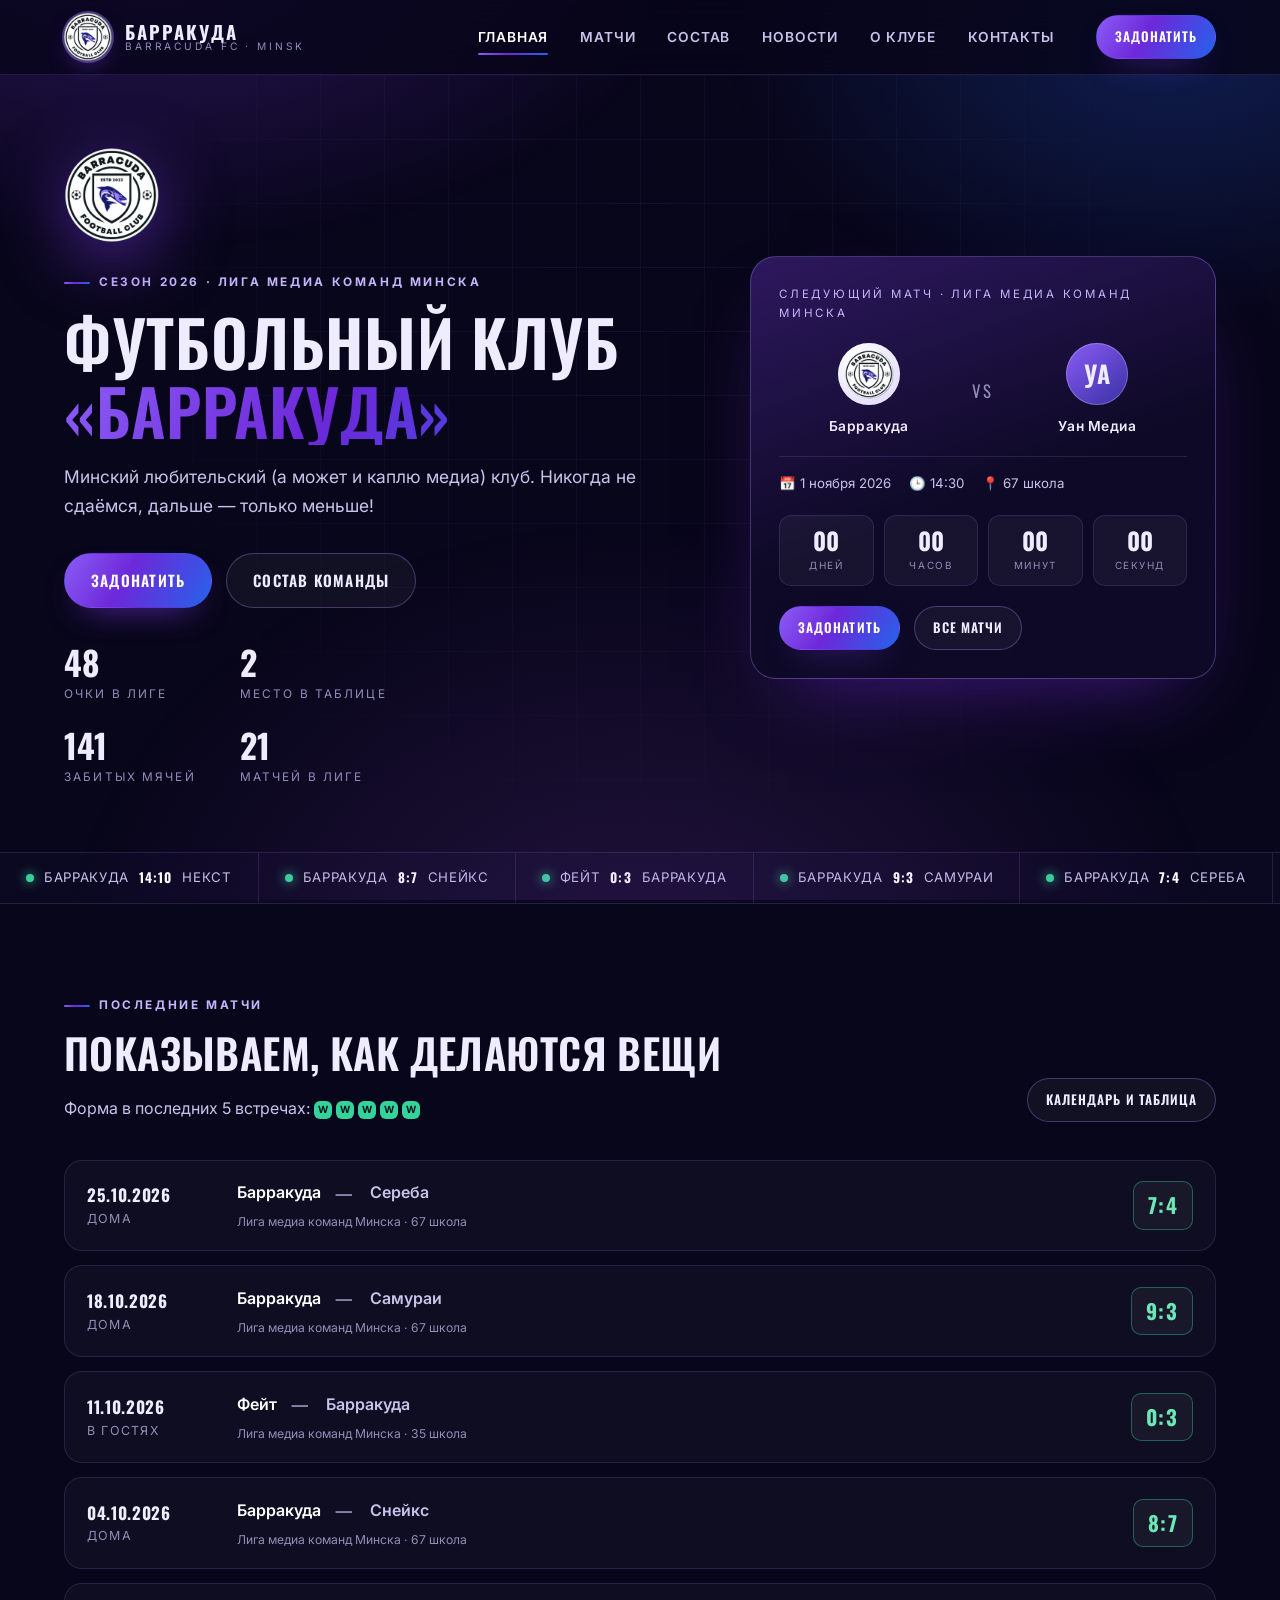
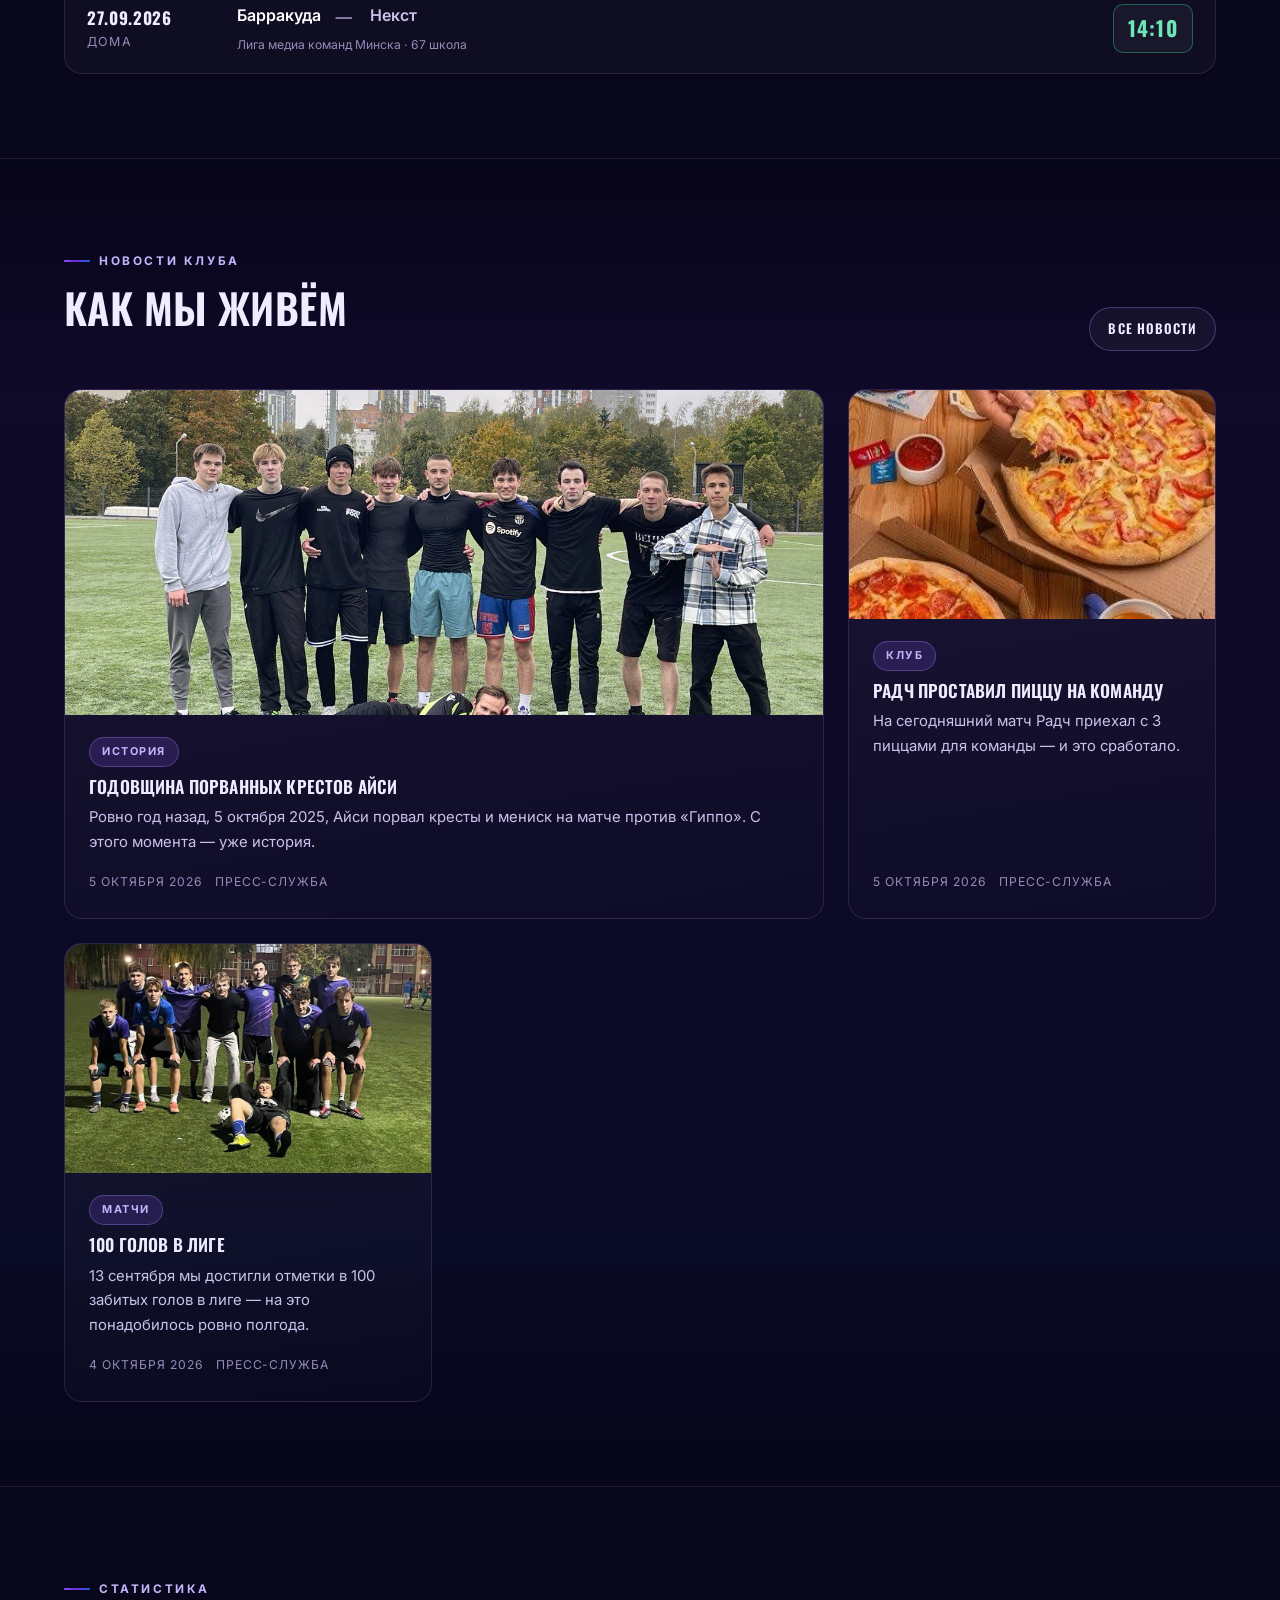
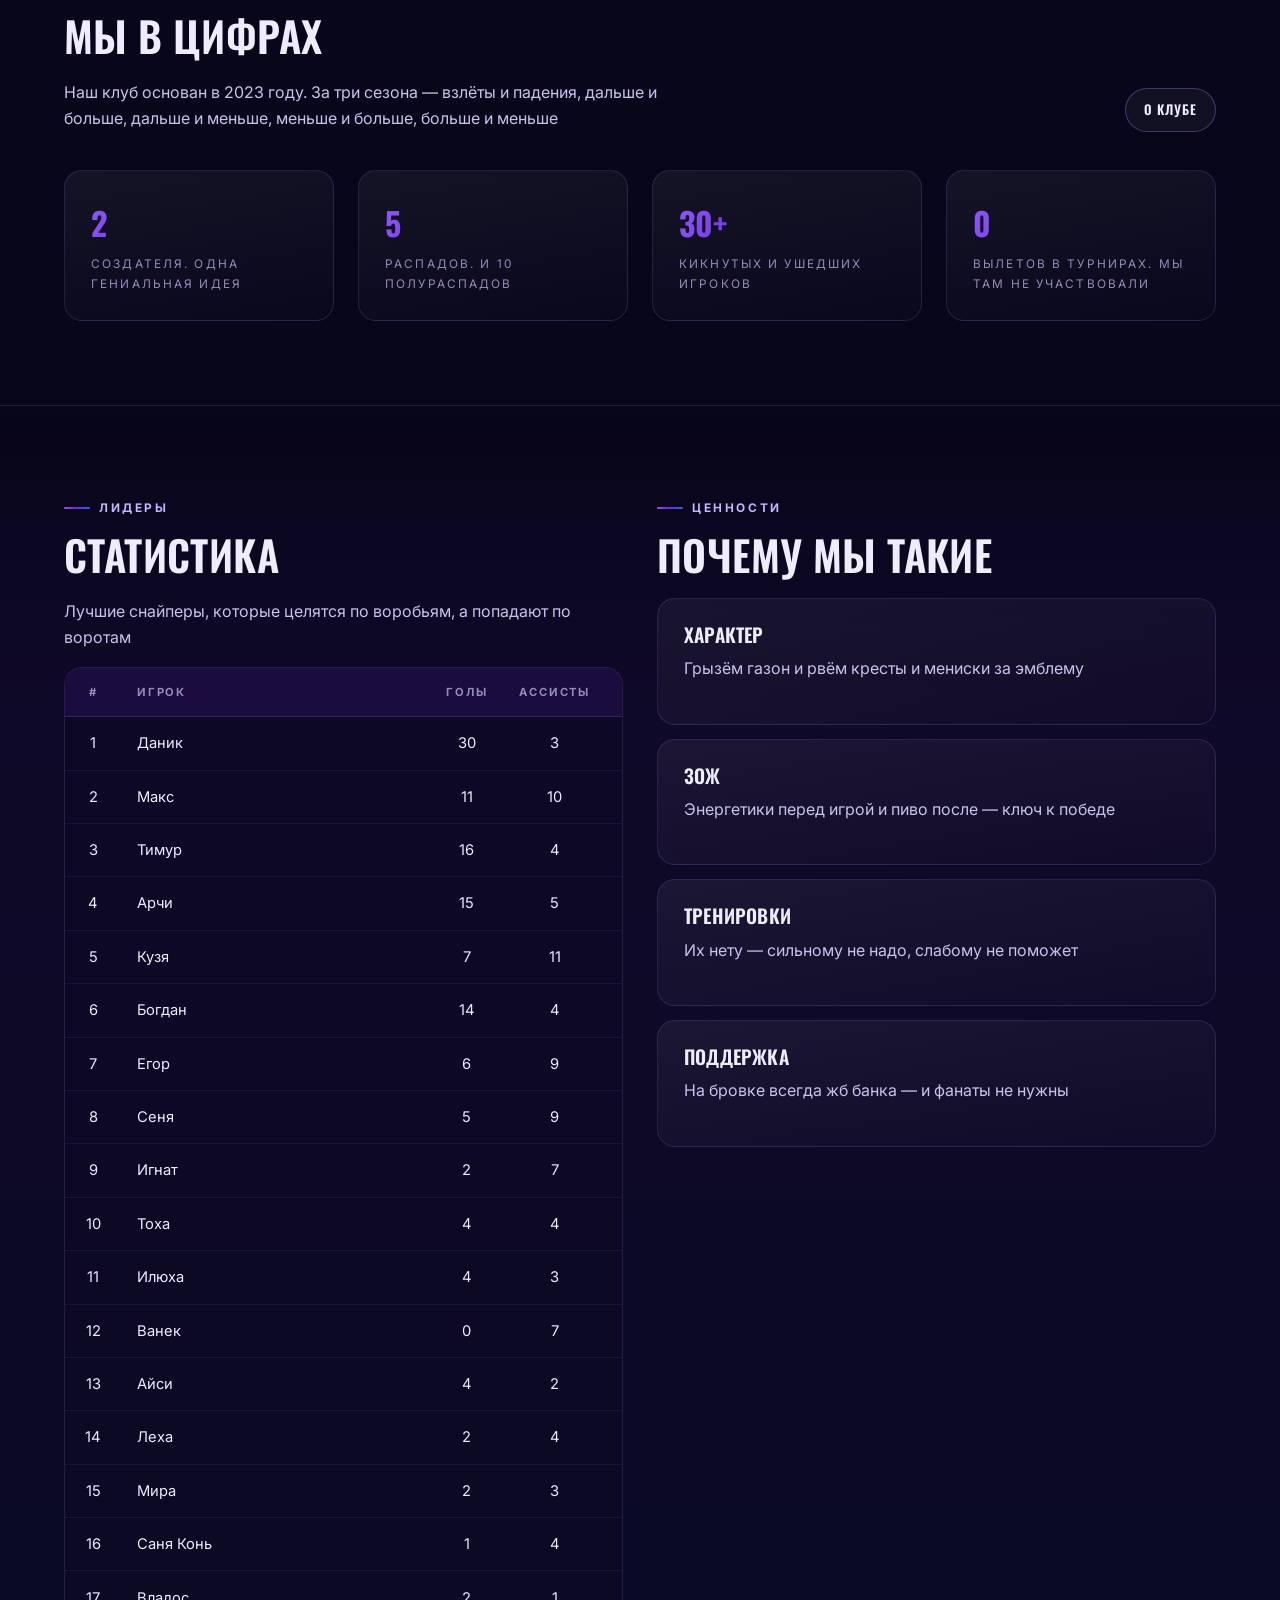
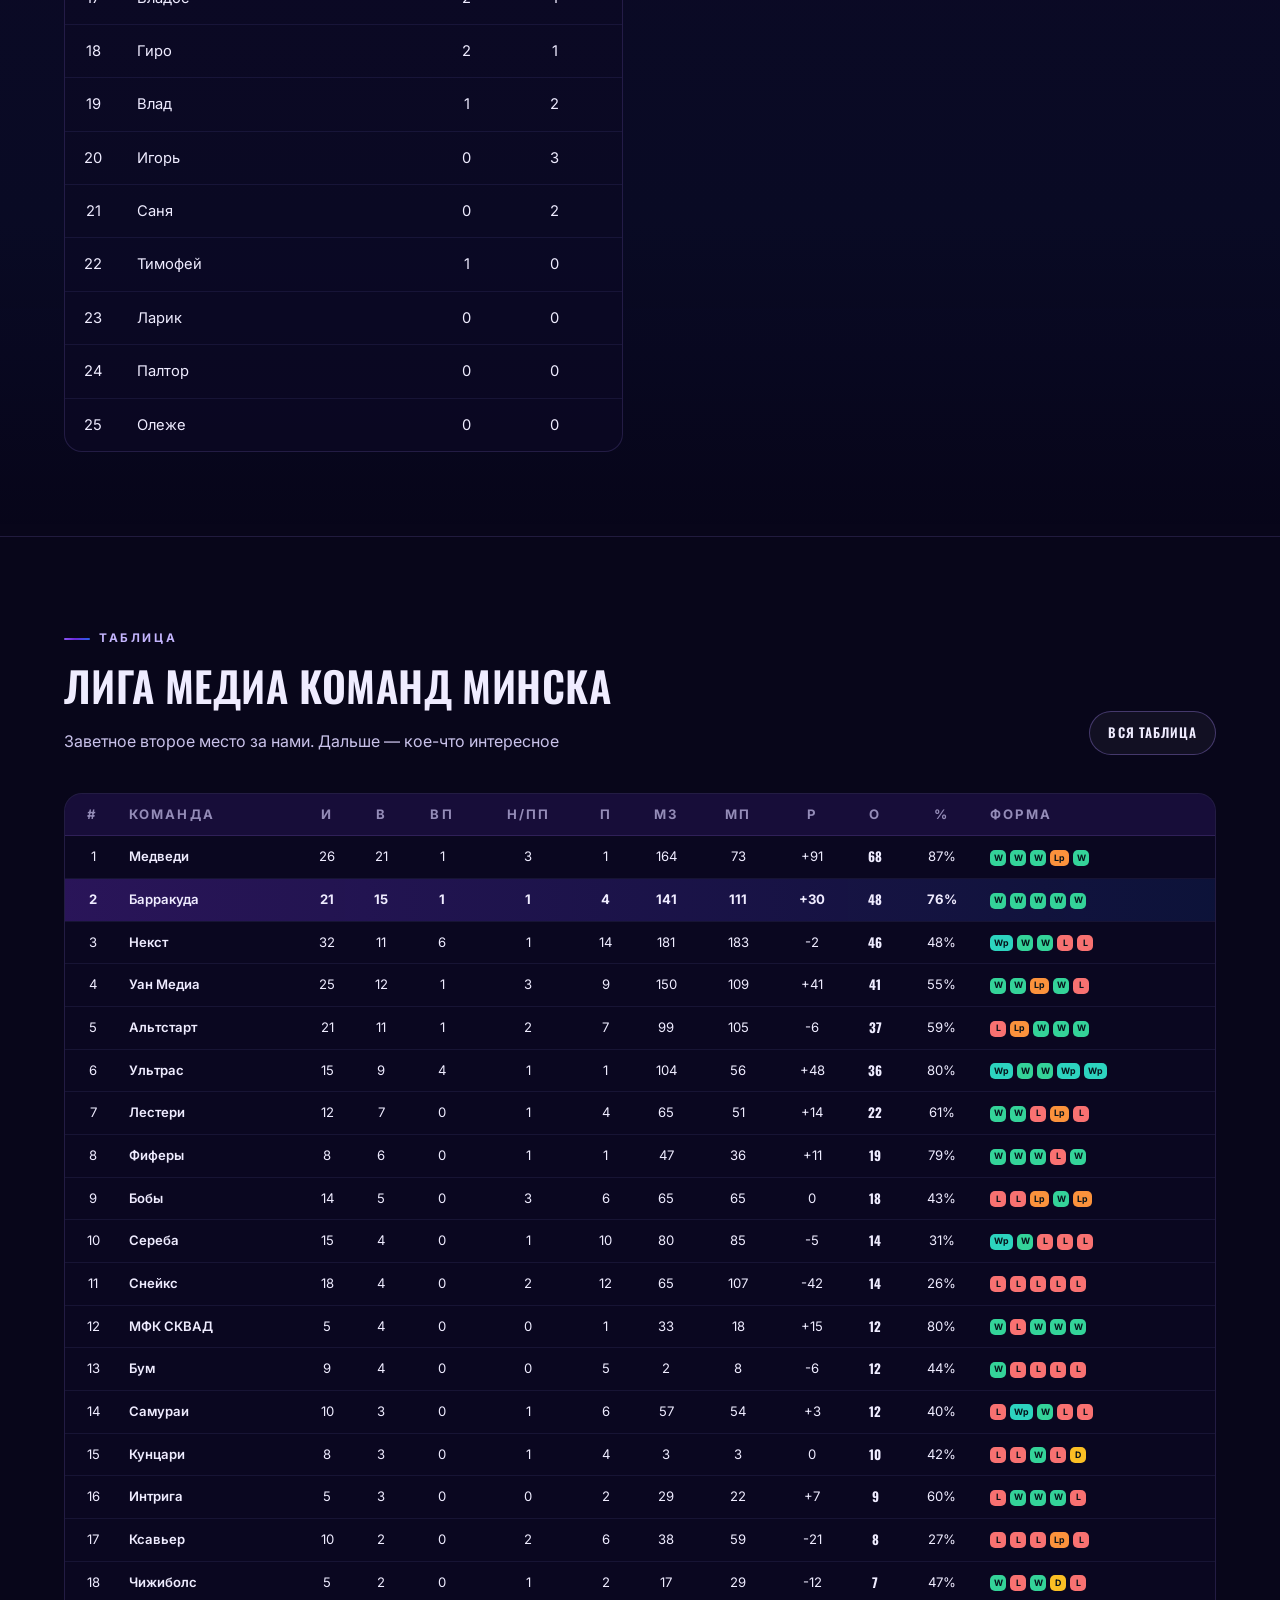
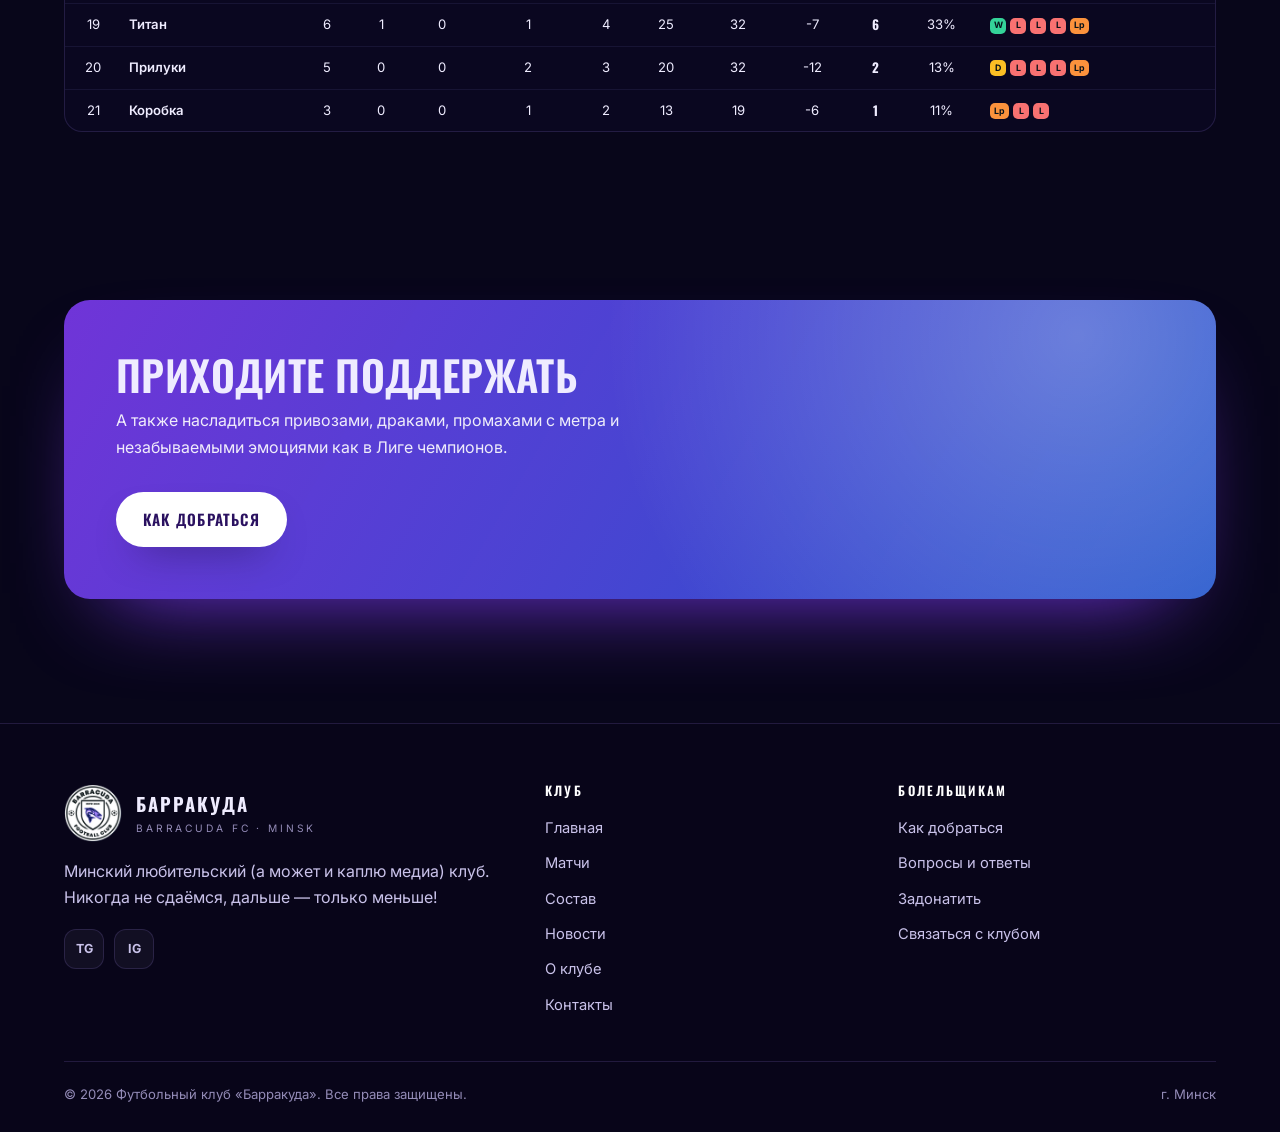
==== commit 1e3b993a: "recent updates" ====
--- a/barracuda-fc/index.html
+++ b/barracuda-fc/index.html
@@ -76,10 +76,10 @@
         <a class="btn btn--ghost" href="squad.html">Состав команды</a>
       </div>
       <div class="hero-stats">
-        <div><div class="stat-num">45</div><div class="stat-label">Очки в лиге</div></div>
-        <div><div class="stat-num">3</div><div class="stat-label">Место в таблице</div></div>
-        <div><div class="stat-num">134</div><div class="stat-label">Забитых мячей</div></div>
-        <div><div class="stat-num">20</div><div class="stat-label">Матчей в лиге</div></div>
+        <div><div class="stat-num">48</div><div class="stat-label">Очки в лиге</div></div>
+        <div><div class="stat-num">2</div><div class="stat-label">Место в таблице</div></div>
+        <div><div class="stat-num">141</div><div class="stat-label">Забитых мячей</div></div>
+        <div><div class="stat-num">21</div><div class="stat-label">Матчей в лиге</div></div>
       </div>
     </div>
       <div class="match-card reveal">
@@ -91,16 +91,16 @@
           </div>
           <span class="vs">VS</span>
           <div class="team">
-            <span class="team-badge" style="background:linear-gradient(140deg,#3b82f6,#1d4ed8)">СЕ</span>
-            <span class="team-name">Сереба</span>
+            <span class="team-badge" style="background:linear-gradient(140deg,#8b5cf6,#3730a3)">УА</span>
+            <span class="team-name">Уан Медиа</span>
           </div>
         </div>
         <div class="match-meta">
-          <span>📅 25 октября 2026</span>
-          <span>🕒 16:00</span>
+          <span>📅 1 ноября 2026</span>
+          <span>🕒 14:30</span>
           <span>📍 67 школа</span>
         </div>
-        <div class="countdown" data-countdown="2026-10-25T16:00">
+        <div class="countdown" data-countdown="2026-11-01T14:30">
           <div class="cd-item"><div class="cd-num" data-cd="d">00</div><div class="cd-label">дней</div></div>
           <div class="cd-item"><div class="cd-num" data-cd="h">00</div><div class="cd-label">часов</div></div>
           <div class="cd-item"><div class="cd-num" data-cd="m">00</div><div class="cd-label">минут</div></div>
@@ -116,12 +116,12 @@
 
 <div class="ticker">
   <div class="ticker-track" data-ticker>
-        <div class="ticker-item ticker-item--loss"><span class="dot"></span>Альтстарт <b>8:7</b> Барракуда</div>
         <div class="ticker-item ticker-item--win"><span class="dot"></span>Барракуда <b>14:10</b> Некст</div>
         <div class="ticker-item ticker-item--win"><span class="dot"></span>Барракуда <b>8:7</b> Снейкс</div>
         <div class="ticker-item ticker-item--win"><span class="dot"></span>Фейт <b>0:3</b> Барракуда</div>
         <div class="ticker-item ticker-item--win"><span class="dot"></span>Барракуда <b>9:3</b> Самураи</div>
-        <div class="ticker-item"><span class="dot"></span>Следующий матч: Барракуда — Сереба · 25 октября 2026 · 16:00</div>
+        <div class="ticker-item ticker-item--win"><span class="dot"></span>Барракуда <b>7:4</b> Сереба</div>
+        <div class="ticker-item"><span class="dot"></span>Следующий матч: Барракуда — Уан Медиа · 1 ноября 2026 · 14:30</div>
   </div>
 </div>
 
@@ -131,11 +131,23 @@
       <div>
         <div class="eyebrow">Последние матчи</div>
         <h2>Показываем, как делаются вещи</h2>
-        <p>Форма в последних 5 встречах: <span class="form-dots"><span class="form-dot l" title="поражение">L</span><span class="form-dot w" title="победа">W</span><span class="form-dot w" title="победа">W</span><span class="form-dot w" title="победа">W</span><span class="form-dot w" title="победа">W</span></span></p>
+        <p>Форма в последних 5 встречах: <span class="form-dots"><span class="form-dot w" title="победа">W</span><span class="form-dot w" title="победа">W</span><span class="form-dot w" title="победа">W</span><span class="form-dot w" title="победа">W</span><span class="form-dot w" title="победа">W</span></span></p>
       </div>
       <a class="btn btn--ghost btn--sm" href="matches.html">Календарь и таблица</a>
     </div>
     <div class="fixtures">
+        <div class="fixture reveal">
+          <div class="fixture-date"><b>25.10.2026</b>Дома</div>
+          <div>
+            <div class="fixture-teams">
+              <span class="home">Барракуда</span>
+              <span class="vs">—</span>
+              <span class="away">Сереба</span>
+            </div>
+            <div class="fixture-venue" style="margin-top:6px">Лига медиа команд Минска · 67 школа</div>
+          </div>
+          <div class="fixture-score w">7:4</div>
+        </div>
         <div class="fixture reveal">
           <div class="fixture-date"><b>18.10.2026</b>Дома</div>
           <div>
@@ -183,18 +195,6 @@
             <div class="fixture-venue" style="margin-top:6px">Лига медиа команд Минска · 67 школа</div>
           </div>
           <div class="fixture-score w">14:10</div>
-        </div>
-        <div class="fixture reveal">
-          <div class="fixture-date"><b>20.09.2026</b>В гостях</div>
-          <div>
-            <div class="fixture-teams">
-              <span class="home">Альтстарт</span>
-              <span class="vs">—</span>
-              <span class="away">Барракуда</span>
-            </div>
-            <div class="fixture-venue" style="margin-top:6px">Лига медиа команд Минска · 87 школа</div>
-          </div>
-          <div class="fixture-score l">8:7</div>
         </div>
     </div>
   </div>
@@ -477,7 +477,7 @@
       <div>
         <div class="eyebrow">Таблица</div>
         <h2>Лига медиа команд Минска</h2>
-        <p>В случае победы поднимемся на 2 место</p>
+        <p>Заветное второе место за нами. Дальше — кое-что интересное</p>
       </div>
       <a class="btn btn--ghost btn--sm" href="matches.html#table">Вся таблица</a>
     </div>
@@ -504,20 +504,35 @@
           <tr>
             <td class="num">1</td>
             <td class="team-cell">Медведи</td>
-            <td class="num">25</td>
-            <td class="num">20</td>
-            <td class="num">1</td>
-            <td class="num">3</td>
-            <td class="num">1</td>
-            <td class="num">158</td>
-            <td class="num">70</td>
-            <td class="num">+88</td>
-            <td class="num pts">65</td>
+            <td class="num">26</td>
+            <td class="num">21</td>
+            <td class="num">1</td>
+            <td class="num">3</td>
+            <td class="num">1</td>
+            <td class="num">164</td>
+            <td class="num">73</td>
+            <td class="num">+91</td>
+            <td class="num pts">68</td>
             <td class="num">87%</td>
-            <td><span class="form-dots form-dots--sm"><span class="form-dot w" title="победа">W</span><span class="form-dot w" title="победа">W</span><span class="form-dot w" title="победа">W</span><span class="form-dot w" title="победа">W</span><span class="form-dot lp" title="поражение по пенальти">Lp</span></span></td>
-          </tr>
-          <tr>
-            <td class="num">2</td>
+            <td><span class="form-dots form-dots--sm"><span class="form-dot w" title="победа">W</span><span class="form-dot w" title="победа">W</span><span class="form-dot w" title="победа">W</span><span class="form-dot lp" title="поражение по пенальти">Lp</span><span class="form-dot w" title="победа">W</span></span></td>
+          </tr>
+          <tr class="is-club">
+            <td class="num">2</td>
+            <td class="team-cell">Барракуда</td>
+            <td class="num">21</td>
+            <td class="num">15</td>
+            <td class="num">1</td>
+            <td class="num">1</td>
+            <td class="num">4</td>
+            <td class="num">141</td>
+            <td class="num">111</td>
+            <td class="num">+30</td>
+            <td class="num pts">48</td>
+            <td class="num">76%</td>
+            <td><span class="form-dots form-dots--sm"><span class="form-dot w" title="победа">W</span><span class="form-dot w" title="победа">W</span><span class="form-dot w" title="победа">W</span><span class="form-dot w" title="победа">W</span><span class="form-dot w" title="победа">W</span></span></td>
+          </tr>
+          <tr>
+            <td class="num">3</td>
             <td class="team-cell">Некст</td>
             <td class="num">32</td>
             <td class="num">11</td>
@@ -531,65 +546,50 @@
             <td class="num">48%</td>
             <td><span class="form-dots form-dots--sm"><span class="form-dot wp" title="победа по пенальти">Wp</span><span class="form-dot w" title="победа">W</span><span class="form-dot w" title="победа">W</span><span class="form-dot l" title="поражение">L</span><span class="form-dot l" title="поражение">L</span></span></td>
           </tr>
-          <tr class="is-club">
-            <td class="num">3</td>
-            <td class="team-cell">Барракуда</td>
-            <td class="num">20</td>
-            <td class="num">14</td>
-            <td class="num">1</td>
-            <td class="num">1</td>
-            <td class="num">4</td>
-            <td class="num">134</td>
-            <td class="num">107</td>
-            <td class="num">+27</td>
-            <td class="num pts">45</td>
-            <td class="num">75%</td>
-            <td><span class="form-dots form-dots--sm"><span class="form-dot w" title="победа">W</span><span class="form-dot w" title="победа">W</span><span class="form-dot w" title="победа">W</span><span class="form-dot w" title="победа">W</span><span class="form-dot w" title="победа">W</span></span></td>
-          </tr>
           <tr>
             <td class="num">4</td>
             <td class="team-cell">Уан Медиа</td>
-            <td class="num">24</td>
+            <td class="num">25</td>
             <td class="num">12</td>
             <td class="num">1</td>
             <td class="num">3</td>
-            <td class="num">8</td>
-            <td class="num">147</td>
-            <td class="num">103</td>
-            <td class="num">+44</td>
+            <td class="num">9</td>
+            <td class="num">150</td>
+            <td class="num">109</td>
+            <td class="num">+41</td>
             <td class="num pts">41</td>
-            <td class="num">57%</td>
-            <td><span class="form-dots form-dots--sm"><span class="form-dot w" title="победа">W</span><span class="form-dot w" title="победа">W</span><span class="form-dot w" title="победа">W</span><span class="form-dot lp" title="поражение по пенальти">Lp</span><span class="form-dot w" title="победа">W</span></span></td>
-          </tr>
-          <tr>
-            <td class="num">5</td>
+            <td class="num">55%</td>
+            <td><span class="form-dots form-dots--sm"><span class="form-dot w" title="победа">W</span><span class="form-dot w" title="победа">W</span><span class="form-dot lp" title="поражение по пенальти">Lp</span><span class="form-dot w" title="победа">W</span><span class="form-dot l" title="поражение">L</span></span></td>
+          </tr>
+          <tr>
+            <td class="num">5</td>
+            <td class="team-cell">Альтстарт</td>
+            <td class="num">21</td>
+            <td class="num">11</td>
+            <td class="num">1</td>
+            <td class="num">2</td>
+            <td class="num">7</td>
+            <td class="num">99</td>
+            <td class="num">105</td>
+            <td class="num">-6</td>
+            <td class="num pts">37</td>
+            <td class="num">59%</td>
+            <td><span class="form-dots form-dots--sm"><span class="form-dot l" title="поражение">L</span><span class="form-dot lp" title="поражение по пенальти">Lp</span><span class="form-dot w" title="победа">W</span><span class="form-dot w" title="победа">W</span><span class="form-dot w" title="победа">W</span></span></td>
+          </tr>
+          <tr>
+            <td class="num">6</td>
             <td class="team-cell">Ультрас</td>
-            <td class="num">14</td>
+            <td class="num">15</td>
             <td class="num">9</td>
-            <td class="num">1</td>
-            <td class="num">3</td>
-            <td class="num">1</td>
-            <td class="num">98</td>
-            <td class="num">50</td>
+            <td class="num">4</td>
+            <td class="num">1</td>
+            <td class="num">1</td>
+            <td class="num">104</td>
+            <td class="num">56</td>
             <td class="num">+48</td>
-            <td class="num pts">34</td>
-            <td class="num">81%</td>
-            <td><span class="form-dots form-dots--sm"><span class="form-dot wp" title="победа по пенальти">Wp</span><span class="form-dot wp" title="победа по пенальти">Wp</span><span class="form-dot w" title="победа">W</span><span class="form-dot w" title="победа">W</span><span class="form-dot wp" title="победа по пенальти">Wp</span></span></td>
-          </tr>
-          <tr>
-            <td class="num">6</td>
-            <td class="team-cell">Альтстарт</td>
-            <td class="num">20</td>
-            <td class="num">10</td>
-            <td class="num">1</td>
-            <td class="num">2</td>
-            <td class="num">7</td>
-            <td class="num">93</td>
-            <td class="num">103</td>
-            <td class="num">-10</td>
-            <td class="num pts">34</td>
-            <td class="num">57%</td>
-            <td><span class="form-dots form-dots--sm"><span class="form-dot w" title="победа">W</span><span class="form-dot l" title="поражение">L</span><span class="form-dot lp" title="поражение по пенальти">Lp</span><span class="form-dot w" title="победа">W</span><span class="form-dot w" title="победа">W</span></span></td>
+            <td class="num pts">36</td>
+            <td class="num">80%</td>
+            <td><span class="form-dots form-dots--sm"><span class="form-dot wp" title="победа по пенальти">Wp</span><span class="form-dot w" title="победа">W</span><span class="form-dot w" title="победа">W</span><span class="form-dot wp" title="победа по пенальти">Wp</span><span class="form-dot wp" title="победа по пенальти">Wp</span></span></td>
           </tr>
           <tr>
             <td class="num">7</td>
@@ -608,36 +608,51 @@
           </tr>
           <tr>
             <td class="num">8</td>
+            <td class="team-cell">Фиферы</td>
+            <td class="num">8</td>
+            <td class="num">6</td>
+            <td class="num">0</td>
+            <td class="num">1</td>
+            <td class="num">1</td>
+            <td class="num">47</td>
+            <td class="num">36</td>
+            <td class="num">+11</td>
+            <td class="num pts">19</td>
+            <td class="num">79%</td>
+            <td><span class="form-dots form-dots--sm"><span class="form-dot w" title="победа">W</span><span class="form-dot w" title="победа">W</span><span class="form-dot w" title="победа">W</span><span class="form-dot l" title="поражение">L</span><span class="form-dot w" title="победа">W</span></span></td>
+          </tr>
+          <tr>
+            <td class="num">9</td>
             <td class="team-cell">Бобы</td>
-            <td class="num">13</td>
-            <td class="num">5</td>
-            <td class="num">0</td>
-            <td class="num">2</td>
+            <td class="num">14</td>
+            <td class="num">5</td>
+            <td class="num">0</td>
+            <td class="num">3</td>
             <td class="num">6</td>
-            <td class="num">59</td>
-            <td class="num">59</td>
-            <td class="num">0</td>
-            <td class="num pts">17</td>
-            <td class="num">44%</td>
-            <td><span class="form-dots form-dots--sm"><span class="form-dot w" title="победа">W</span><span class="form-dot l" title="поражение">L</span><span class="form-dot l" title="поражение">L</span><span class="form-dot lp" title="поражение по пенальти">Lp</span><span class="form-dot w" title="победа">W</span></span></td>
-          </tr>
-          <tr>
-            <td class="num">9</td>
+            <td class="num">65</td>
+            <td class="num">65</td>
+            <td class="num">0</td>
+            <td class="num pts">18</td>
+            <td class="num">43%</td>
+            <td><span class="form-dots form-dots--sm"><span class="form-dot l" title="поражение">L</span><span class="form-dot l" title="поражение">L</span><span class="form-dot lp" title="поражение по пенальти">Lp</span><span class="form-dot w" title="победа">W</span><span class="form-dot lp" title="поражение по пенальти">Lp</span></span></td>
+          </tr>
+          <tr>
+            <td class="num">10</td>
             <td class="team-cell">Сереба</td>
-            <td class="num">14</td>
-            <td class="num">4</td>
-            <td class="num">1</td>
-            <td class="num">0</td>
-            <td class="num">9</td>
-            <td class="num">76</td>
-            <td class="num">78</td>
-            <td class="num">-2</td>
+            <td class="num">15</td>
+            <td class="num">4</td>
+            <td class="num">0</td>
+            <td class="num">1</td>
+            <td class="num">10</td>
+            <td class="num">80</td>
+            <td class="num">85</td>
+            <td class="num">-5</td>
             <td class="num pts">14</td>
-            <td class="num">33%</td>
-            <td><span class="form-dots form-dots--sm"><span class="form-dot w" title="победа">W</span><span class="form-dot wp" title="победа по пенальти">Wp</span><span class="form-dot w" title="победа">W</span><span class="form-dot l" title="поражение">L</span><span class="form-dot l" title="поражение">L</span></span></td>
-          </tr>
-          <tr>
-            <td class="num">10</td>
+            <td class="num">31%</td>
+            <td><span class="form-dots form-dots--sm"><span class="form-dot wp" title="победа по пенальти">Wp</span><span class="form-dot w" title="победа">W</span><span class="form-dot l" title="поражение">L</span><span class="form-dot l" title="поражение">L</span><span class="form-dot l" title="поражение">L</span></span></td>
+          </tr>
+          <tr>
+            <td class="num">11</td>
             <td class="team-cell">Снейкс</td>
             <td class="num">18</td>
             <td class="num">4</td>
@@ -652,7 +667,7 @@
             <td><span class="form-dots form-dots--sm"><span class="form-dot l" title="поражение">L</span><span class="form-dot l" title="поражение">L</span><span class="form-dot l" title="поражение">L</span><span class="form-dot l" title="поражение">L</span><span class="form-dot l" title="поражение">L</span></span></td>
           </tr>
           <tr>
-            <td class="num">11</td>
+            <td class="num">12</td>
             <td class="team-cell">МФК СКВАД</td>
             <td class="num">5</td>
             <td class="num">4</td>
@@ -667,21 +682,6 @@
             <td><span class="form-dots form-dots--sm"><span class="form-dot w" title="победа">W</span><span class="form-dot l" title="поражение">L</span><span class="form-dot w" title="победа">W</span><span class="form-dot w" title="победа">W</span><span class="form-dot w" title="победа">W</span></span></td>
           </tr>
           <tr>
-            <td class="num">12</td>
-            <td class="team-cell">Самураи</td>
-            <td class="num">9</td>
-            <td class="num">3</td>
-            <td class="num">0</td>
-            <td class="num">1</td>
-            <td class="num">5</td>
-            <td class="num">55</td>
-            <td class="num">48</td>
-            <td class="num">+7</td>
-            <td class="num pts">12</td>
-            <td class="num">44%</td>
-            <td><span class="form-dots form-dots--sm"><span class="form-dot l" title="поражение">L</span><span class="form-dot l" title="поражение">L</span><span class="form-dot wp" title="победа по пенальти">Wp</span><span class="form-dot w" title="победа">W</span><span class="form-dot l" title="поражение">L</span></span></td>
-          </tr>
-          <tr>
             <td class="num">13</td>
             <td class="team-cell">Бум</td>
             <td class="num">9</td>
@@ -698,6 +698,21 @@
           </tr>
           <tr>
             <td class="num">14</td>
+            <td class="team-cell">Самураи</td>
+            <td class="num">10</td>
+            <td class="num">3</td>
+            <td class="num">0</td>
+            <td class="num">1</td>
+            <td class="num">6</td>
+            <td class="num">57</td>
+            <td class="num">54</td>
+            <td class="num">+3</td>
+            <td class="num pts">12</td>
+            <td class="num">40%</td>
+            <td><span class="form-dots form-dots--sm"><span class="form-dot l" title="поражение">L</span><span class="form-dot wp" title="победа по пенальти">Wp</span><span class="form-dot w" title="победа">W</span><span class="form-dot l" title="поражение">L</span><span class="form-dot l" title="поражение">L</span></span></td>
+          </tr>
+          <tr>
+            <td class="num">15</td>
             <td class="team-cell">Кунцари</td>
             <td class="num">8</td>
             <td class="num">3</td>
@@ -712,22 +727,22 @@
             <td><span class="form-dots form-dots--sm"><span class="form-dot l" title="поражение">L</span><span class="form-dot l" title="поражение">L</span><span class="form-dot w" title="победа">W</span><span class="form-dot l" title="поражение">L</span><span class="form-dot d" title="ничья">D</span></span></td>
           </tr>
           <tr>
-            <td class="num">15</td>
+            <td class="num">16</td>
             <td class="team-cell">Интрига</td>
-            <td class="num">4</td>
-            <td class="num">3</td>
-            <td class="num">0</td>
-            <td class="num">0</td>
-            <td class="num">1</td>
-            <td class="num">21</td>
-            <td class="num">13</td>
-            <td class="num">+8</td>
+            <td class="num">5</td>
+            <td class="num">3</td>
+            <td class="num">0</td>
+            <td class="num">0</td>
+            <td class="num">2</td>
+            <td class="num">29</td>
+            <td class="num">22</td>
+            <td class="num">+7</td>
             <td class="num pts">9</td>
-            <td class="num">75%</td>
-            <td><span class="form-dots form-dots--sm"><span class="form-dot l" title="поражение">L</span><span class="form-dot w" title="победа">W</span><span class="form-dot w" title="победа">W</span><span class="form-dot w" title="победа">W</span></span></td>
-          </tr>
-          <tr>
-            <td class="num">16</td>
+            <td class="num">60%</td>
+            <td><span class="form-dots form-dots--sm"><span class="form-dot l" title="поражение">L</span><span class="form-dot w" title="победа">W</span><span class="form-dot w" title="победа">W</span><span class="form-dot w" title="победа">W</span><span class="form-dot l" title="поражение">L</span></span></td>
+          </tr>
+          <tr>
+            <td class="num">17</td>
             <td class="team-cell">Ксавьер</td>
             <td class="num">10</td>
             <td class="num">2</td>
@@ -742,7 +757,7 @@
             <td><span class="form-dots form-dots--sm"><span class="form-dot l" title="поражение">L</span><span class="form-dot l" title="поражение">L</span><span class="form-dot l" title="поражение">L</span><span class="form-dot lp" title="поражение по пенальти">Lp</span><span class="form-dot l" title="поражение">L</span></span></td>
           </tr>
           <tr>
-            <td class="num">17</td>
+            <td class="num">18</td>
             <td class="team-cell">Чижиболс</td>
             <td class="num">5</td>
             <td class="num">2</td>
@@ -757,22 +772,22 @@
             <td><span class="form-dots form-dots--sm"><span class="form-dot w" title="победа">W</span><span class="form-dot l" title="поражение">L</span><span class="form-dot w" title="победа">W</span><span class="form-dot d" title="ничья">D</span><span class="form-dot l" title="поражение">L</span></span></td>
           </tr>
           <tr>
-            <td class="num">18</td>
+            <td class="num">19</td>
             <td class="team-cell">Титан</td>
             <td class="num">6</td>
             <td class="num">1</td>
             <td class="num">0</td>
             <td class="num">1</td>
-            <td class="num">3</td>
+            <td class="num">4</td>
             <td class="num">25</td>
             <td class="num">32</td>
             <td class="num">-7</td>
             <td class="num pts">6</td>
             <td class="num">33%</td>
-            <td><span class="form-dots form-dots--sm"><span class="form-dot w" title="победа">W</span><span class="form-dot l" title="поражение">L</span><span class="form-dot l" title="поражение">L</span><span class="form-dot l" title="поражение">L</span><span class="form-dot wp" title="победа по пенальти">Wp</span></span></td>
-          </tr>
-          <tr>
-            <td class="num">19</td>
+            <td><span class="form-dots form-dots--sm"><span class="form-dot w" title="победа">W</span><span class="form-dot l" title="поражение">L</span><span class="form-dot l" title="поражение">L</span><span class="form-dot l" title="поражение">L</span><span class="form-dot lp" title="поражение по пенальти">Lp</span></span></td>
+          </tr>
+          <tr>
+            <td class="num">20</td>
             <td class="team-cell">Прилуки</td>
             <td class="num">5</td>
             <td class="num">0</td>
@@ -787,7 +802,7 @@
             <td><span class="form-dots form-dots--sm"><span class="form-dot d" title="ничья">D</span><span class="form-dot l" title="поражение">L</span><span class="form-dot l" title="поражение">L</span><span class="form-dot l" title="поражение">L</span><span class="form-dot lp" title="поражение по пенальти">Lp</span></span></td>
           </tr>
           <tr>
-            <td class="num">20</td>
+            <td class="num">21</td>
             <td class="team-cell">Коробка</td>
             <td class="num">3</td>
             <td class="num">0</td>
@@ -800,51 +815,6 @@
             <td class="num pts">1</td>
             <td class="num">11%</td>
             <td><span class="form-dots form-dots--sm"><span class="form-dot lp" title="поражение по пенальти">Lp</span><span class="form-dot l" title="поражение">L</span><span class="form-dot l" title="поражение">L</span></span></td>
-          </tr>
-          <tr>
-            <td class="num">21</td>
-            <td class="team-cell">Гиппо</td>
-            <td class="num">1</td>
-            <td class="num">0</td>
-            <td class="num">0</td>
-            <td class="num">0</td>
-            <td class="num">1</td>
-            <td class="num">6</td>
-            <td class="num">7</td>
-            <td class="num">-1</td>
-            <td class="num pts">0</td>
-            <td class="num">0%</td>
-            <td><span class="form-dots form-dots--sm"><span class="form-dot l" title="поражение">L</span></span></td>
-          </tr>
-          <tr>
-            <td class="num">22</td>
-            <td class="team-cell">Джуниорс</td>
-            <td class="num">1</td>
-            <td class="num">0</td>
-            <td class="num">0</td>
-            <td class="num">0</td>
-            <td class="num">1</td>
-            <td class="num">6</td>
-            <td class="num">10</td>
-            <td class="num">-4</td>
-            <td class="num pts">0</td>
-            <td class="num">0%</td>
-            <td><span class="form-dots form-dots--sm"><span class="form-dot l" title="поражение">L</span></span></td>
-          </tr>
-          <tr>
-            <td class="num">23</td>
-            <td class="team-cell">Крупица</td>
-            <td class="num">3</td>
-            <td class="num">0</td>
-            <td class="num">0</td>
-            <td class="num">0</td>
-            <td class="num">3</td>
-            <td class="num">15</td>
-            <td class="num">32</td>
-            <td class="num">-17</td>
-            <td class="num pts">0</td>
-            <td class="num">0%</td>
-            <td><span class="form-dots form-dots--sm"><span class="form-dot l" title="поражение">L</span><span class="form-dot l" title="поражение">L</span><span class="form-dot l" title="поражение">L</span></span></td>
           </tr>
           </tbody>
         </table>
